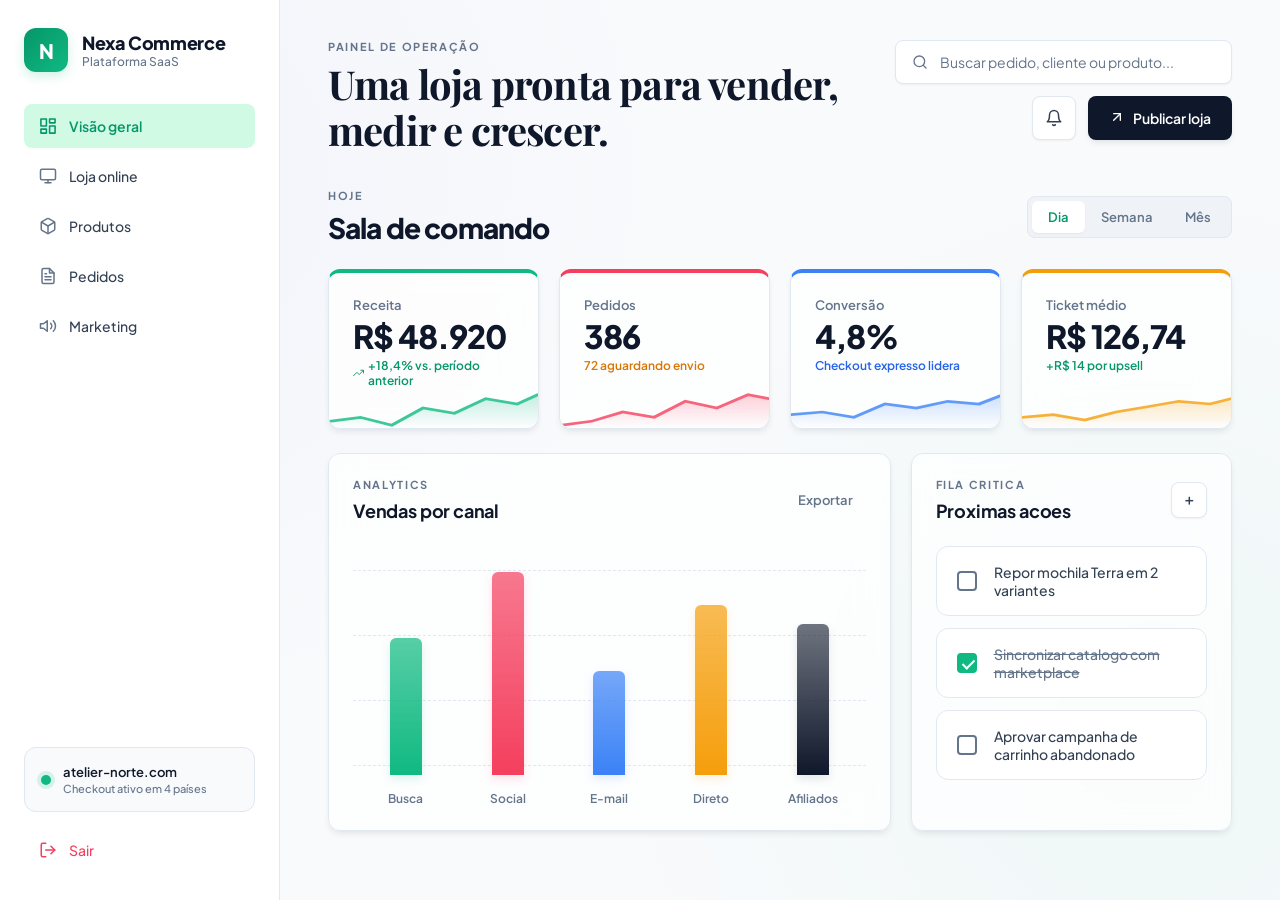
==== index.html @ b5097c14 "restore: restore static prototype to main" ====
<!doctype html>
<html lang="pt-BR">
  <head>
    <meta charset="UTF-8" />
    <meta name="viewport" content="width=device-width, initial-scale=1.0" />
    <title>Nexa Commerce - Painel de Operações SaaS</title>
    <link rel="preconnect" href="https://fonts.googleapis.com">
    <link rel="preconnect" href="https://fonts.gstatic.com" crossorigin>
    <link href="https://fonts.googleapis.com/css2?family=Plus+Jakarta+Sans:wght@300;400;500;600;700;800&family=Playfair+Display:ital,wght@0,400..900;1,400..900&display=swap" rel="stylesheet">
    <link rel="stylesheet" href="./styles.css" />
    <link rel="stylesheet" href="./store-preview.css" />
  </head>
  <body>
    <!-- Mobile Header -->
    <header class="mobile-header">
      <button class="menu-toggle" id="menuToggle" aria-label="Abrir menu" type="button">
        <svg xmlns="http://www.w3.org/2000/svg" width="22" height="22" viewBox="0 0 24 24" fill="none" stroke="currentColor" stroke-width="2" stroke-linecap="round" stroke-linejoin="round"><line x1="3" y1="12" x2="21" y2="12"></line><line x1="3" y1="6" x2="21" y2="6"></line><line x1="3" y1="18" x2="21" y2="18"></line></svg>
      </button>
      <div class="brand-lockup-mobile">
        <div class="brand-mark-small" aria-hidden="true">N</div>
        <strong>Nexa Commerce</strong>
      </div>
      <button class="mobile-action-btn" id="mobilePublishBtn" title="Publicar loja" type="button">
        <svg xmlns="http://www.w3.org/2000/svg" width="20" height="20" viewBox="0 0 24 24" fill="none" stroke="currentColor" stroke-width="2" stroke-linecap="round" stroke-linejoin="round"><line x1="7" y1="17" x2="17" y2="7"></line><polyline points="7 7 17 7 17 17"></polyline></svg>
      </button>
    </header>

    <div class="app-shell">
      <aside class="sidebar" id="sidebar" aria-label="Navegacao principal">
        <button class="sidebar-close" id="sidebarClose" aria-label="Fechar menu" type="button">
          <svg xmlns="http://www.w3.org/2000/svg" width="20" height="20" viewBox="0 0 24 24" fill="none" stroke="currentColor" stroke-width="2" stroke-linecap="round" stroke-linejoin="round"><line x1="18" y1="6" x2="6" y2="18"></line><line x1="6" y1="6" x2="18" y2="18"></line></svg>
        </button>
        <div class="brand-lockup">
          <div class="brand-mark" aria-hidden="true">N</div>
          <div>
            <strong>Nexa Commerce</strong>
            <span>Plataforma SaaS</span>
          </div>
        </div>

        <nav class="nav-list" aria-label="Areas do sistema">
          <button class="nav-item active" data-view="dashboard" type="button">
            <span class="nav-icon" aria-hidden="true">
              <svg xmlns="http://www.w3.org/2000/svg" width="18" height="18" viewBox="0 0 24 24" fill="none" stroke="currentColor" stroke-width="2" stroke-linecap="round" stroke-linejoin="round"><rect x="3" y="3" width="7" height="9"></rect><rect x="14" y="3" width="7" height="5"></rect><rect x="14" y="12" width="7" height="9"></rect><rect x="3" y="16" width="7" height="5"></rect></svg>
            </span>
            Visão geral
          </button>
          <button class="nav-item" data-view="storefront" type="button">
            <span class="nav-icon" aria-hidden="true">
              <svg xmlns="http://www.w3.org/2000/svg" width="18" height="18" viewBox="0 0 24 24" fill="none" stroke="currentColor" stroke-width="2" stroke-linecap="round" stroke-linejoin="round"><rect x="2" y="3" width="20" height="14" rx="2" ry="2"></rect><line x1="8" y1="21" x2="16" y2="21"></line><line x1="12" y1="17" x2="12" y2="21"></line></svg>
            </span>
            Loja online
          </button>
          <button class="nav-item" data-view="products" type="button">
            <span class="nav-icon" aria-hidden="true">
              <svg xmlns="http://www.w3.org/2000/svg" width="18" height="18" viewBox="0 0 24 24" fill="none" stroke="currentColor" stroke-width="2" stroke-linecap="round" stroke-linejoin="round"><path d="M21 16V8a2 2 0 0 0-1-1.73l-7-4a2 2 0 0 0-2 0l-7 4A2 2 0 0 0 3 8v8a2 2 0 0 0 1 1.73l7 4a2 2 0 0 0 2 0l7-4A2 2 0 0 0 21 16z"></path><polyline points="3.27 6.96 12 12.01 20.73 6.96"></polyline><line x1="12" y1="22.08" x2="12" y2="12"></line></svg>
            </span>
            Produtos
          </button>
          <button class="nav-item" data-view="orders" type="button">
            <span class="nav-icon" aria-hidden="true">
              <svg xmlns="http://www.w3.org/2000/svg" width="18" height="18" viewBox="0 0 24 24" fill="none" stroke="currentColor" stroke-width="2" stroke-linecap="round" stroke-linejoin="round"><path d="M14 2H6a2 2 0 0 0-2 2v16a2 2 0 0 0 2 2h12a2 2 0 0 0 2-2V8z"></path><polyline points="14 2 14 8 20 8"></polyline><line x1="16" y1="13" x2="8" y2="13"></line><line x1="16" y1="17" x2="8" y2="17"></line><polyline points="10 9 9 9 8 9"></polyline></svg>
            </span>
            Pedidos
          </button>
          <button class="nav-item" data-view="marketing" type="button">
            <span class="nav-icon" aria-hidden="true">
              <svg xmlns="http://www.w3.org/2000/svg" width="18" height="18" viewBox="0 0 24 24" fill="none" stroke="currentColor" stroke-width="2" stroke-linecap="round" stroke-linejoin="round"><path d="M11 5L6 9H2v6h4l5 4V5z"></path><path d="M15.54 8.46a5 5 0 0 1 0 7.07"></path><path d="M19.07 4.93a10 10 0 0 1 0 14.14"></path></svg>
            </span>
            Marketing
          </button>
        </nav>

        <div class="store-card">
          <span class="status-dot"></span>
          <div>
            <strong>atelier-norte.com</strong>
            <p>Checkout ativo em 4 países</p>
          </div>
        </div>

        <button class="nav-item logout-btn" id="logoutBtn" type="button" style="color: var(--coral); border: 1px solid transparent; background: transparent; padding: 12px 14px; margin-top: -16px; display: flex; align-items: center; gap: 12px; font-weight: 500; font-size: 14px; width: 100%; transition: var(--transition);">
          <span class="nav-icon" aria-hidden="true" style="color: var(--coral); display: flex; align-items: center; justify-content: center;">
            <svg xmlns="http://www.w3.org/2000/svg" width="18" height="18" viewBox="0 0 24 24" fill="none" stroke="currentColor" stroke-width="2" stroke-linecap="round" stroke-linejoin="round"><path d="M9 21H5a2 2 0 0 1-2-2V5a2 2 0 0 1 2-2h4"></path><polyline points="16 17 21 12 16 7"></polyline><line x1="21" y1="12" x2="9" y2="12"></line></svg>
          </span>
          Sair
        </button>
      </aside>

      <main class="workspace">
        <header class="topbar">
          <div>
            <p class="eyebrow">Painel de operação</p>
            <h1>Uma loja pronta para vender, medir e crescer.</h1>
          </div>

          <div class="topbar-actions">
            <label class="search-box">
              <span class="search-icon" aria-hidden="true">
                <svg xmlns="http://www.w3.org/2000/svg" width="16" height="16" viewBox="0 0 24 24" fill="none" stroke="currentColor" stroke-width="2" stroke-linecap="round" stroke-linejoin="round"><circle cx="11" cy="11" r="8"></circle><line x1="21" y1="21" x2="16.65" y2="16.65"></line></svg>
              </span>
              <input id="globalSearch" type="search" placeholder="Buscar pedido, cliente ou produto..." />
            </label>
            <button class="icon-button" title="Notificações" aria-label="Notificações" type="button">
              <svg xmlns="http://www.w3.org/2000/svg" width="18" height="18" viewBox="0 0 24 24" fill="none" stroke="currentColor" stroke-width="2" stroke-linecap="round" stroke-linejoin="round"><path d="M18 8A6 6 0 0 0 6 8c0 7-3 9-3 9h18s-3-2-3-9"></path><path d="M13.73 21a2 2 0 0 1-3.46 0"></path></svg>
            </button>
            <button class="primary-action" id="publishButton" type="button">
              <span>
                <svg xmlns="http://www.w3.org/2000/svg" width="16" height="16" viewBox="0 0 24 24" fill="none" stroke="currentColor" stroke-width="2" stroke-linecap="round" stroke-linejoin="round"><line x1="7" y1="17" x2="17" y2="7"></line><polyline points="7 7 17 7 17 17"></polyline></svg>
              </span>
              Publicar loja
            </button>
          </div>
        </header>

        <section class="view active" id="dashboard" aria-labelledby="dashboardTitle">
          <div class="section-heading">
            <div>
              <p class="eyebrow">Hoje</p>
              <h2 id="dashboardTitle">Sala de comando</h2>
            </div>
            <div class="segmented" role="tablist" aria-label="Período">
              <button class="active" data-range="today" type="button">Dia</button>
              <button data-range="week" type="button">Semana</button>
              <button data-range="month" type="button">Mês</button>
            </div>
          </div>

          <div class="metrics-grid">
            <article class="metric-tile">
              <span class="metric-label">Receita</span>
              <strong id="revenueMetric">R$ 48.920</strong>
              <small class="trend positive">
                <svg xmlns="http://www.w3.org/2000/svg" width="12" height="12" viewBox="0 0 24 24" fill="none" stroke="currentColor" stroke-width="2" stroke-linecap="round" stroke-linejoin="round"><polyline points="23 6 13.5 15.5 8.5 10.5 1 18"></polyline><polyline points="17 6 23 6 23 12"></polyline></svg>
                +18,4% vs. período anterior
              </small>
              <div class="metric-sparkline" aria-hidden="true">
                <svg viewBox="0 0 100 30" width="100%" height="32" preserveAspectRatio="none">
                  <defs>
                    <linearGradient id="grad-green" x1="0" y1="0" x2="0" y2="1">
                      <stop offset="0%" stop-color="#10b981" stop-opacity="0.3"></stop>
                      <stop offset="100%" stop-color="#10b981" stop-opacity="0.0"></stop>
                    </linearGradient>
                  </defs>
                  <path d="M0,25 L15,22 L30,28 L45,15 L60,19 L75,8 L90,12 L100,5" fill="none" stroke="#10b981" stroke-width="2" stroke-linecap="round"></path>
                  <path d="M0,25 L15,22 L30,28 L45,15 L60,19 L75,8 L90,12 L100,5 L100,30 L0,30 Z" fill="url(#grad-green)" stroke="none"></path>
                </svg>
              </div>
            </article>
            <article class="metric-tile accent-coral">
              <span class="metric-label">Pedidos</span>
              <strong id="ordersMetric">386</strong>
              <small class="trend warning">72 aguardando envio</small>
              <div class="metric-sparkline" aria-hidden="true">
                <svg viewBox="0 0 100 30" width="100%" height="32" preserveAspectRatio="none">
                  <defs>
                    <linearGradient id="grad-coral" x1="0" y1="0" x2="0" y2="1">
                      <stop offset="0%" stop-color="#f43f5e" stop-opacity="0.3"></stop>
                      <stop offset="100%" stop-color="#f43f5e" stop-opacity="0.0"></stop>
                    </linearGradient>
                  </defs>
                  <path d="M0,28 L15,25 L30,18 L45,22 L60,10 L75,15 L90,5 L100,8" fill="none" stroke="#f43f5e" stroke-width="2" stroke-linecap="round"></path>
                  <path d="M0,28 L15,25 L30,18 L45,22 L60,10 L75,15 L90,5 L100,8 L100,30 L0,30 Z" fill="url(#grad-coral)" stroke="none"></path>
                </svg>
              </div>
            </article>
            <article class="metric-tile accent-blue">
              <span class="metric-label">Conversão</span>
              <strong id="conversionMetric">4,8%</strong>
              <small class="trend info">Checkout expresso lidera</small>
              <div class="metric-sparkline" aria-hidden="true">
                <svg viewBox="0 0 100 30" width="100%" height="32" preserveAspectRatio="none">
                  <defs>
                    <linearGradient id="grad-blue" x1="0" y1="0" x2="0" y2="1">
                      <stop offset="0%" stop-color="#3b82f6" stop-opacity="0.3"></stop>
                      <stop offset="100%" stop-color="#3b82f6" stop-opacity="0.0"></stop>
                    </linearGradient>
                  </defs>
                  <path d="M0,20 L15,18 L30,22 L45,12 L60,15 L75,10 L90,12 L100,6" fill="none" stroke="#3b82f6" stroke-width="2" stroke-linecap="round"></path>
                  <path d="M0,20 L15,18 L30,22 L45,12 L60,15 L75,10 L90,12 L100,6 L100,30 L0,30 Z" fill="url(#grad-blue)" stroke="none"></path>
                </svg>
              </div>
            </article>
            <article class="metric-tile accent-gold">
              <span class="metric-label">Ticket médio</span>
              <strong id="ticketMetric">R$ 126,74</strong>
              <small class="trend positive">+R$ 14 por upsell</small>
              <div class="metric-sparkline" aria-hidden="true">
                <svg viewBox="0 0 100 30" width="100%" height="32" preserveAspectRatio="none">
                  <defs>
                    <linearGradient id="grad-gold" x1="0" y1="0" x2="0" y2="1">
                      <stop offset="0%" stop-color="#f59e0b" stop-opacity="0.3"></stop>
                      <stop offset="100%" stop-color="#f59e0b" stop-opacity="0.0"></stop>
                    </linearGradient>
                  </defs>
                  <path d="M0,22 L15,20 L30,24 L45,18 L60,14 L75,10 L90,12 L100,8" fill="none" stroke="#f59e0b" stroke-width="2" stroke-linecap="round"></path>
                  <path d="M0,22 L15,20 L30,24 L45,18 L60,14 L75,10 L90,12 L100,8 L100,30 L0,30 Z" fill="url(#grad-gold)" stroke="none"></path>
                </svg>
              </div>
            </article>
          </div>

          <div class="dashboard-grid">
            <section class="panel analytics-panel">
              <div class="panel-heading">
                <div>
                  <p class="eyebrow">Analytics</p>
                  <h3>Vendas por canal</h3>
                </div>
                <button class="ghost-button" type="button">Exportar</button>
              </div>
              <div class="chart" aria-label="Gráfico de vendas por canal">
                <div class="chart-grid-lines">
                  <span></span>
                  <span></span>
                  <span></span>
                  <span></span>
                </div>
                <div class="chart-column" style="--height: 58%">
                  <div class="chart-tooltip">58%</div>
                  <span></span>
                  <label>Busca</label>
                </div>
                <div class="chart-column coral" style="--height: 86%">
                  <div class="chart-tooltip">86%</div>
                  <span></span>
                  <label>Social</label>
                </div>
                <div class="chart-column blue" style="--height: 44%">
                  <div class="chart-tooltip">44%</div>
                  <span></span>
                  <label>E-mail</label>
                </div>
                <div class="chart-column gold" style="--height: 72%">
                  <div class="chart-tooltip">72%</div>
                  <span></span>
                  <label>Direto</label>
                </div>
                <div class="chart-column ink" style="--height: 64%">
                  <div class="chart-tooltip">64%</div>
                  <span></span>
                  <label>Afiliados</label>
                </div>
              </div>
            </section>

            <section class="panel">
              <div class="panel-heading">
                <div>
                  <p class="eyebrow">Fila critica</p>
                  <h3>Proximas acoes</h3>
                </div>
                <button class="icon-button small" title="Adicionar acao" aria-label="Adicionar acao">＋</button>
              </div>
              <div class="task-list">
                <label>
                  <input type="checkbox" />
                  <span>Repor mochila Terra em 2 variantes</span>
                </label>
                <label>
                  <input type="checkbox" checked />
                  <span>Sincronizar catalogo com marketplace</span>
                </label>
                <label>
                  <input type="checkbox" />
                  <span>Aprovar campanha de carrinho abandonado</span>
                </label>
              </div>
            </section>
          </div>
        </section>

        <section class="view" id="storefront" aria-labelledby="storefrontTitle">
          <div class="section-heading">
            <div>
              <p class="eyebrow">Gerenciador de Temas</p>
              <h2 id="storefrontTitle">Loja online</h2>
            </div>
            <a href="./store-editor.html" class="primary-action" id="goToEditorBtn">
              <svg xmlns="http://www.w3.org/2000/svg" width="16" height="16" viewBox="0 0 24 24" fill="none" stroke="currentColor" stroke-width="2" stroke-linecap="round" stroke-linejoin="round"><polygon points="14 2 18 6 7 17 3 17 3 13 14 2"></polygon><line x1="3" y1="17" x2="21" y2="17"></line></svg>
              Editar loja
            </a>
          </div>

          <div class="builder-layout storefront-landing">
            <!-- Gerenciamento de Rascunhos e Publicações -->
            <section class="panel theme-status-panel">
              <div class="theme-card-premium">
                <div class="theme-thumbnail" aria-hidden="true">
                  <div class="bag-shape-mini">
                    <div class="bag-handle-mini"></div>
                  </div>
                </div>
                <div class="theme-details">
                  <div style="display: flex; align-items: center; gap: 8px; margin-bottom: 4px;">
                    <span class="pill" style="margin-bottom: 0;">Tema Ativo</span>
                    <span id="landingPaletteDot" style="display: inline-block; width: 12px; height: 12px; border-radius: 50%; background-color: #0f5132; border: 1px solid rgba(255,255,255,0.1);"></span>
                  </div>
                  <h3 id="landingThemeName">Coleção Travessia</h3>
                  <p class="muted">Publicado: Hoje às 12:44</p>
                  
                  <div class="theme-actions">
                    <a href="./store-editor.html" class="primary-action edit-theme-btn">
                      <svg xmlns="http://www.w3.org/2000/svg" width="14" height="14" viewBox="0 0 24 24" fill="none" stroke="currentColor" stroke-width="2" stroke-linecap="round" stroke-linejoin="round"><polygon points="14 2 18 6 7 17 3 17 3 13 14 2"></polygon></svg>
                      Personalizar
                    </a>
                    <button class="secondary-action" id="themeActionsBtn" type="button">Ações</button>
                  </div>
                </div>
              </div>

              <!-- Configurações de Integração de Temas -->
              <div class="theme-summary-grid">
                <div class="summary-tile">
                  <span class="tile-label">Checkout</span>
                  <strong id="landingCheckoutStatus">Expresso (Ativo)</strong>
                </div>
                <div class="summary-tile">
                  <span class="tile-label">Desconto</span>
                  <strong id="landingDiscountStatus">12% acima de R$ 300</strong>
                </div>
                <div class="summary-tile">
                  <span class="tile-label">Moeda Base</span>
                  <strong>BRL (R$)</strong>
                </div>
              </div>
            </section>

            <!-- Preview da Loja Online -->
            <section class="store-preview" aria-label="Preview da loja">
              <div class="browser-frame">
                <div class="browser-dots" aria-hidden="true"><span></span><span></span><span></span></div>
                <span>atelier-norte.com</span>
              </div>
              <div class="shop-window" id="shopWindow">
                <header>
                  <strong id="landingShopLogo">Atelier Norte</strong>
                  <nav aria-label="Menu da loja">
                    <a>Novidades</a>
                    <a>Casa</a>
                    <a>Viagem</a>
                  </nav>
                  <button type="button">Comprar</button>
                </header>
                <div class="shop-hero">
                  <div>
                    <p>Lançamento</p>
                    <h3 id="campaignTitle">Coleção Lançamento</h3>
                    <span id="checkoutBadge">Checkout expresso ativo</span>
                  </div>
                  <div class="hero-product" aria-hidden="true">
                    <div class="bag-shape"></div>
                  </div>
                </div>
                <div class="product-strip">
                  <article>
                    <div class="product-art clay"></div>
                    <strong>Mochila Terra</strong>
                    <span>R$ 289</span>
                  </article>
                  <article>
                    <div class="product-art leaf"></div>
                    <strong>Luminária Dobra</strong>
                    <span>R$ 169</span>
                  </article>
                  <article>
                    <div class="product-art blue"></div>
                    <strong>Kit Studio</strong>
                    <span>R$ 339</span>
                  </article>
                </div>
              </div>
            </section>
          </div>
        </section>

        <section class="view" id="products" aria-labelledby="productsTitle">
          <div class="section-heading">
            <div>
              <p class="eyebrow">Catalogo</p>
              <h2 id="productsTitle">Produtos</h2>
            </div>
            <button class="primary-action" id="newProductButton"><span>＋</span>Novo produto</button>
          </div>

          <section class="panel">
            <div class="table-toolbar">
              <label class="search-box compact">
                <span class="search-icon" aria-hidden="true">
                  <svg xmlns="http://www.w3.org/2000/svg" width="16" height="16" viewBox="0 0 24 24" fill="none" stroke="currentColor" stroke-width="2" stroke-linecap="round" stroke-linejoin="round"><circle cx="11" cy="11" r="8"></circle><line x1="21" y1="21" x2="16.65" y2="16.65"></line></svg>
                </span>
                <input id="productSearch" type="search" placeholder="Filtrar catálogo..." />
              </label>
              <div class="select-wrapper">
                <select id="stockFilter" aria-label="Filtrar estoque">
                  <option value="all">Todos os estoques</option>
                  <option value="low">Estoque baixo</option>
                  <option value="ok">Estoque saudável</option>
                </select>
              </div>
            </div>
            
            <div class="product-table-container">
              <div class="product-table-header" aria-hidden="true">
                <div class="col-thumb">Foto</div>
                <div class="col-info">Produto</div>
                <div class="col-price">Preço</div>
                <div class="col-stock">Estoque</div>
                <div class="col-actions">Ações</div>
              </div>
              <div class="product-table" id="productTable" role="table" aria-label="Produtos cadastrados"></div>
            </div>
          </section>
        </section>

        <section class="view" id="orders" aria-labelledby="ordersTitle">
          <div class="section-heading">
            <div>
              <p class="eyebrow">Operação</p>
              <h2 id="ordersTitle">Pedidos</h2>
            </div>
            <button class="secondary-action" id="batchButton" type="button">Gerar etiquetas</button>
          </div>

          <div class="orders-layout">
            <div class="orders-scrim" id="ordersScrim" aria-hidden="true"></div>
            <section class="panel orders-list-panel">
              <div class="order-list" id="orderList"></div>
            </section>
            <aside class="panel order-detail" id="orderDetail" aria-live="polite"></aside>
          </div>
        </section>

        <section class="view" id="marketing" aria-labelledby="marketingTitle">
          <div class="section-heading">
            <div>
              <p class="eyebrow">Crescimento</p>
              <h2 id="marketingTitle">Marketing</h2>
            </div>
            <button class="primary-action" id="launchCampaign"><span>✦</span>Lancar campanha</button>
          </div>

          <div class="campaign-grid">
            <article class="campaign-card">
              <span class="campaign-icon">↺</span>
              <strong>Carrinho abandonado</strong>
              <p>Sequencia com cupom dinamico e recomendacao por margem.</p>
              <div class="progress-line"><span style="width: 76%"></span></div>
            </article>
            <article class="campaign-card">
              <span class="campaign-icon">◇</span>
              <strong>Clientes VIP</strong>
              <p>Segmento com 1.248 clientes e ticket medio acima de R$ 240.</p>
              <div class="progress-line coral"><span style="width: 54%"></span></div>
            </article>
            <article class="campaign-card">
              <span class="campaign-icon">◍</span>
              <strong>Bundles inteligentes</strong>
              <p>Oferta automatica combina produtos com alta afinidade.</p>
              <div class="progress-line blue"><span style="width: 63%"></span></div>
            </article>
          </div>
        </section>
      </main>
    </div>

    <div class="toast" id="toast" role="status" aria-live="polite"></div>
    <script src="./api.js"></script>
    <script src="./script.js"></script>
  </body>
</html>
---- styles.css ----
/* ==========================================================================
   Nexa Commerce - Sistema de Design Premium (Aprimorado)
   ========================================================================== */

:root {
  /* Cores Principais */
  --bg-primary: #f8fafc;
  --bg-sidebar: #ffffff;
  --bg-panel: rgba(255, 255, 255, 0.75);
  
  --ink: #0f172a;       /* Slate 900 */
  --ink-light: #334155; /* Slate 700 */
  --muted: #64748b;     /* Slate 500 */
  --line: #e2e8f0;      /* Slate 200 */
  
  /* Cores de Status / Ação */
  --green: #10b981;      /* Emerald 500 */
  --green-dark: #059669; /* Emerald 600 */
  --green-light: #d1fae5;/* Emerald 100 */
  
  --coral: #f43f5e;      /* Rose 500 */
  --coral-dark: #e11d48; /* Rose 600 */
  --coral-light: #ffe4e6;/* Rose 100 */
  
  --blue: #3b82f6;       /* Blue 500 */
  --blue-dark: #2563eb;  /* Blue 600 */
  --blue-light: #dbeafe; /* Blue 100 */
  
  --gold: #f59e0b;       /* Amber 500 */
  --gold-dark: #d97706;  /* Amber 600 */
  --gold-light: #fef3c7; /* Amber 100 */

  /* Efeitos e Sombras */
  --shadow-sm: 0 1px 2px 0 rgba(0, 0, 0, 0.05);
  --shadow-md: 0 4px 6px -1px rgba(15, 23, 42, 0.08), 0 2px 4px -2px rgba(15, 23, 42, 0.04);
  --shadow-lg: 0 10px 15px -3px rgba(15, 23, 42, 0.08), 0 4px 6px -4px rgba(15, 23, 42, 0.04);
  --shadow-premium: 0 20px 25px -5px rgba(15, 23, 42, 0.06), 0 8px 10px -6px rgba(15, 23, 42, 0.04);
  
  --radius: 12px;
  --radius-lg: 16px;
  --radius-sm: 8px;
  --transition: all 0.25s cubic-bezier(0.4, 0, 0.2, 1);
  --font-sans: 'Plus Jakarta Sans', -apple-system, BlinkMacSystemFont, "Segoe UI", Roboto, sans-serif;
}

/* Reset Geral e Acessibilidade */
* {
  box-sizing: border-box;
}

html {
  overflow-x: hidden;
  scroll-behavior: smooth;
  /* Suporte a preferência de redução de movimento */
  --motion-safe: 0.25s cubic-bezier(0.4, 0, 0.2, 1);
  --motion-reduce: 0s;
}

/* Prefers Reduced Motion - Pro Max Standard */
@media (prefers-reduced-motion: reduce) {
  *,
  *::before,
  *::after {
    animation-duration: 0.01ms !important;
    animation-iteration-count: 1 !important;
    transition-duration: 0.01ms !important;
    scroll-behavior: auto !important;
  }
}

/* Focus Visible Global - Acessibilidade Pro Max */
:focus-visible {
  outline: 2px solid var(--green);
  outline-offset: 2px;
}

/* Cursor pointer em todos os elementos interativos */
button:not(:disabled),
[role="button"],
[onclick],
label[for],
select,
.nav-item,
.primary-action,
.secondary-action,
.ghost-button,
.icon-button,
.swatch,
.palette-preset,
.segmented button,
.order-item,
.product-row,
.accordion-header,
.action-mini-btn,
.small-btn,
.social-btn,
.back-to-dashboard-btn {
  cursor: pointer;
}

body {
  margin: 0;
  width: 100%;
  min-height: 100vh;
  overflow-x: hidden;
  color: var(--ink);
  background: 
    radial-gradient(circle at 10% 20%, rgba(79, 70, 229, 0.03) 0%, transparent 40%),
    radial-gradient(circle at 90% 80%, rgba(16, 185, 129, 0.04) 0%, transparent 40%),
    var(--bg-primary);
  font-family: var(--font-sans);
  -webkit-font-smoothing: antialiased;
  -moz-osx-font-smoothing: grayscale;
}

button,
input,
select,
textarea {
  font-family: inherit;
  font-size: inherit;
  color: inherit;
}

button {
  cursor: pointer;
  background: none;
  border: none;
  outline: none;
}

button:focus-visible,
a:focus-visible,
input:focus-visible,
select:focus-visible,
textarea:focus-visible {
  outline: 2px solid var(--green);
  outline-offset: 2px;
}

a {
  color: inherit;
  text-decoration: none;
}

/* App Shell Layout */
.app-shell {
  display: grid;
  grid-template-columns: 280px minmax(0, 1fr);
  width: 100%;
  min-height: 100vh;
}

/* Header Móvel (oculto no desktop) */
.mobile-header {
  display: none;
  height: 64px;
  padding: 0 20px;
  background: var(--bg-sidebar);
  border-bottom: 1px solid var(--line);
  align-items: center;
  justify-content: space-between;
  position: sticky;
  top: 0;
  z-index: 100;
}

.brand-lockup-mobile {
  display: flex;
  align-items: center;
  gap: 10px;
}

.brand-mark-small {
  display: grid;
  place-items: center;
  width: 32px;
  height: 32px;
  color: #fff;
  background: linear-gradient(135deg, var(--green-dark), var(--green));
  border-radius: var(--radius-sm);
  font-weight: 800;
  font-size: 16px;
}

.brand-lockup-mobile strong {
  font-size: 16px;
  font-weight: 700;
  letter-spacing: -0.02em;
}

.menu-toggle,
.mobile-action-btn {
  display: flex;
  align-items: center;
  justify-content: center;
  width: 40px;
  height: 40px;
  border-radius: var(--radius-sm);
  border: 1px solid var(--line);
  color: var(--ink-light);
  background: #fff;
  transition: var(--transition);
}

.menu-toggle:active,
.mobile-action-btn:active {
  background: var(--bg-primary);
}

/* Sidebar Styling */
.sidebar {
  display: flex;
  flex-direction: column;
  gap: 32px;
  padding: 28px 24px;
  border-right: 1px solid var(--line);
  background: var(--bg-sidebar);
  position: sticky;
  top: 0;
  height: 100vh;
  z-index: 101;
  transition: transform 0.3s cubic-bezier(0.4, 0, 0.2, 1);
}

.sidebar-close {
  display: none;
  position: absolute;
  top: 20px;
  right: 20px;
  width: 36px;
  height: 36px;
  border-radius: 50%;
  border: 1px solid var(--line);
  align-items: center;
  justify-content: center;
  color: var(--muted);
}

.brand-lockup {
  display: flex;
  align-items: center;
  gap: 14px;
}

.brand-mark {
  display: grid;
  place-items: center;
  width: 44px;
  height: 44px;
  color: #fff;
  background: linear-gradient(135deg, var(--green-dark), var(--green));
  border-radius: var(--radius);
  font-weight: 800;
  font-size: 20px;
  box-shadow: 0 4px 12px rgba(16, 185, 129, 0.2);
}

.brand-lockup strong {
  font-size: 18px;
  font-weight: 800;
  letter-spacing: -0.02em;
  display: block;
}

.brand-lockup span {
  font-size: 12px;
  font-weight: 500;
  color: var(--muted);
  display: block;
}

/* Lista de Navegação */
.nav-list {
  display: grid;
  gap: 6px;
}

.nav-item {
  display: flex;
  align-items: center;
  gap: 12px;
  width: 100%;
  padding: 12px 14px;
  border-radius: var(--radius-sm);
  color: var(--ink-light);
  font-weight: 500;
  font-size: 14px;
  transition: var(--transition);
  text-align: left;
  border: 1px solid transparent;
}

.nav-item .nav-icon {
  display: flex;
  align-items: center;
  justify-content: center;
  color: var(--muted);
  transition: var(--transition);
}

.nav-item:hover {
  background: var(--bg-primary);
  color: var(--ink);
}

.nav-item:hover .nav-icon {
  color: var(--ink);
}

.nav-item.active {
  background: var(--green-light);
  color: var(--green-dark);
  font-weight: 600;
}

.nav-item.active .nav-icon {
  color: var(--green-dark);
  transform: scale(1.05);
}

/* Card da Loja na Sidebar */
.store-card {
  display: flex;
  align-items: center;
  gap: 12px;
  margin-top: auto;
  padding: 16px;
  border: 1px solid var(--line);
  border-radius: var(--radius);
  background: var(--bg-primary);
  transition: var(--transition);
}

.store-card:hover {
  border-color: var(--muted);
}

.store-card strong {
  font-size: 13px;
  font-weight: 600;
  display: block;
}

.store-card p {
  margin: 2px 0 0;
  font-size: 11px;
  color: var(--muted);
  font-weight: 500;
}

.status-dot {
  width: 10px;
  height: 10px;
  border-radius: 50%;
  background: var(--green);
  box-shadow: 0 0 0 4px rgba(16, 185, 129, 0.15);
  animation: pulse-green 2s infinite;
  flex-shrink: 0;
}

@keyframes pulse-green {
  0% { box-shadow: 0 0 0 0 rgba(16, 185, 129, 0.4); }
  70% { box-shadow: 0 0 0 6px rgba(16, 185, 129, 0); }
  100% { box-shadow: 0 0 0 0 rgba(16, 185, 129, 0); }
}

/* Workspace Area */
.workspace {
  width: 100%;
  min-width: 0;
  padding: 40px 48px;
}

.topbar {
  display: flex;
  justify-content: space-between;
  gap: 32px;
  align-items: flex-start;
  margin-bottom: 36px;
}

.eyebrow {
  margin: 0 0 8px;
  font-size: 11px;
  font-weight: 700;
  text-transform: uppercase;
  letter-spacing: 0.15em;
  color: var(--muted);
}

h1 {
  max-width: 720px;
  margin: 0;
  font-family: 'Playfair Display', Georgia, serif;
  font-weight: 700;
  /* Tipografia fluida Pro Max: 24px (375px) → 40px (1440px) */
  font-size: clamp(24px, 5vw, 40px);
  line-height: 1.15;
  letter-spacing: -0.02em;
  color: var(--ink);
}

h2 {
  margin: 0;
  /* Tipografia fluida: 20px (375px) → 28px (1440px) */
  font-size: clamp(20px, 3.5vw, 28px);
  font-weight: 800;
  letter-spacing: -0.03em;
  color: var(--ink);
}

h3 {
  margin: 0;
  /* Tipografia fluida: 16px (375px) → 18px (1440px) */
  font-size: clamp(16px, 2.5vw, 18px);
  font-weight: 700;
  letter-spacing: -0.01em;
  color: var(--ink);
}

/* Ações Globais */
.topbar-actions,
.table-toolbar {
  display: flex;
  gap: 12px;
  align-items: center;
  flex-wrap: wrap;
  justify-content: flex-end;
}

.search-box {
  display: flex;
  align-items: center;
  gap: 10px;
  /* Pro Max: sem min-width fixo para evitar overflow em 375px */
  min-width: 0;
  width: 100%;
  max-width: 360px;
  padding: 0 16px;
  height: 44px;
  border: 1px solid var(--line);
  border-radius: var(--radius-sm);
  background: #ffffff;
  box-shadow: var(--shadow-sm);
  transition: var(--transition);
}

.search-box:focus-within {
  border-color: var(--green);
  box-shadow: 0 0 0 3px rgba(16, 185, 129, 0.15);
}

.search-box .search-icon {
  display: flex;
  align-items: center;
  color: var(--muted);
}

.search-box input {
  min-width: 0;
  width: 100%;
  border: 0;
  outline: 0;
  background: transparent;
  color: var(--ink);
  font-size: 14px;
}

.search-box input::placeholder {
  color: var(--muted);
}

/* Botões do Layout */
.primary-action,
.secondary-action,
.ghost-button,
.icon-button {
  display: inline-flex;
  align-items: center;
  justify-content: center;
  gap: 8px;
  height: 44px;
  border-radius: var(--radius-sm);
  font-weight: 600;
  font-size: 14px;
  transition: var(--transition);
  border: 1px solid transparent;
}

.primary-action {
  padding: 0 20px;
  color: #ffffff;
  background: var(--ink);
  box-shadow: var(--shadow-md);
}

.primary-action:hover {
  background: var(--ink-light);
  transform: translateY(-1px);
  box-shadow: var(--shadow-lg);
}

.primary-action:active {
  transform: translateY(0);
}

.secondary-action {
  padding: 0 18px;
  color: var(--ink-light);
  border-color: var(--line);
  background: #ffffff;
  box-shadow: var(--shadow-sm);
}

.secondary-action:hover {
  background: var(--bg-primary);
  border-color: var(--muted);
  color: var(--ink);
}

.ghost-button {
  height: 36px;
  padding: 0 12px;
  color: var(--muted);
  background: transparent;
  font-size: 13px;
}

.ghost-button:hover {
  color: var(--ink);
  background: var(--line);
}

.icon-button {
  width: 44px;
  color: var(--ink-light);
  border-color: var(--line);
  background: #ffffff;
  box-shadow: var(--shadow-sm);
}

.icon-button:hover {
  background: var(--bg-primary);
  border-color: var(--muted);
  color: var(--ink);
}

.icon-button.small {
  width: 36px;
  height: 36px;
  border-radius: var(--radius-sm);
}

/* Seções e Visualizações */
.view {
  display: none;
}

.view.active {
  display: block;
  animation: slideUpIn 0.4s cubic-bezier(0.16, 1, 0.3, 1) both;
}

@keyframes slideUpIn {
  from {
    opacity: 0;
    transform: translateY(16px);
  }
  to {
    opacity: 1;
    transform: translateY(0);
  }
}

.section-heading {
  display: flex;
  justify-content: space-between;
  gap: 24px;
  align-items: center;
  margin-bottom: 24px;
}

/* Segmented Control (Tabs) */
.segmented {
  display: inline-flex;
  padding: 4px;
  border: 1px solid var(--line);
  border-radius: var(--radius-sm);
  background: rgba(226, 232, 240, 0.4);
}

.segmented button {
  padding: 8px 16px;
  font-size: 13px;
  font-weight: 600;
  border-radius: 6px;
  color: var(--muted);
  transition: var(--transition);
}

.segmented button:hover {
  color: var(--ink);
}

.segmented button.active {
  color: var(--green-dark);
  background: #ffffff;
  box-shadow: var(--shadow-sm);
}

/* Grid de Métricas */
.metrics-grid {
  display: grid;
  grid-template-columns: repeat(4, 1fr);
  gap: 20px;
  margin-bottom: 24px;
}

.metric-tile,
.panel,
.campaign-card {
  border: 1px solid var(--line);
  border-radius: var(--radius);
  background: var(--bg-panel);
  backdrop-filter: blur(16px);
  box-shadow: var(--shadow-md);
  transition: var(--transition);
}

.metric-tile:hover,
.panel:hover,
.campaign-card:hover {
  box-shadow: var(--shadow-lg);
}

.metric-tile {
  display: flex;
  flex-direction: column;
  padding: 24px;
  position: relative;
  overflow: hidden;
  min-height: 160px;
  border-top: 4px solid var(--green);
}

.metric-tile.accent-coral { border-top-color: var(--coral); }
.metric-tile.accent-blue { border-top-color: var(--blue); }
.metric-tile.accent-gold { border-top-color: var(--gold); }

.metric-label {
  font-size: 13px;
  font-weight: 600;
  color: var(--muted);
  margin-bottom: 6px;
}

.metric-tile strong {
  font-size: 32px;
  font-weight: 800;
  letter-spacing: -0.03em;
  line-height: 1.1;
  color: var(--ink);
  margin-bottom: 4px;
  z-index: 2;
}

.metric-tile small {
  font-size: 12px;
  font-weight: 600;
  display: flex;
  align-items: center;
  gap: 4px;
  z-index: 2;
}

.trend.positive { color: var(--green-dark); }
.trend.warning { color: var(--gold-dark); }
.trend.info { color: var(--blue-dark); }
.trend.neutral { color: var(--muted); }

/* Sparklines nos Cards */
.metric-sparkline {
  position: absolute;
  left: 0;
  right: 0;
  bottom: 0;
  height: 40px;
  width: 100%;
  pointer-events: none;
  z-index: 1;
  opacity: 0.8;
}

.metric-sparkline svg {
  display: block;
  width: 100%;
  height: 100%;
}

/* Dashboard Layout */
.dashboard-grid {
  display: grid;
  grid-template-columns: 1.4fr 0.8fr;
  gap: 20px;
}

.panel {
  padding: 24px;
  position: relative;
}

.panel-heading {
  display: flex;
  justify-content: space-between;
  gap: 20px;
  align-items: center;
  margin-bottom: 24px;
}

/* Shimmer Loading State */
.panel.loading-shimmer::after {
  content: "";
  position: absolute;
  top: 0;
  left: 0;
  right: 0;
  bottom: 0;
  background: linear-gradient(90deg, rgba(255,255,255,0) 0%, rgba(255,255,255,0.6) 50%, rgba(255,255,255,0) 100%), var(--bg-panel);
  background-size: 200% 100%;
  animation: shimmer-anim 1.2s infinite;
  z-index: 10;
  border-radius: var(--radius);
}

@keyframes shimmer-anim {
  0% { background-position: -200% 0; }
  100% { background-position: 200% 0; }
}

/* Gráfico Analytics */
.chart {
  display: grid;
  grid-template-columns: repeat(5, 1fr);
  gap: 20px;
  align-items: end;
  min-height: 260px;
  padding: 24px 12px 0;
  position: relative;
}

.chart-grid-lines {
  position: absolute;
  top: 24px;
  left: 0;
  right: 0;
  bottom: 40px;
  display: flex;
  flex-direction: column;
  justify-content: space-between;
  pointer-events: none;
  z-index: 1;
}

.chart-grid-lines span {
  display: block;
  width: 100%;
  border-top: 1px dashed var(--line);
}

.chart-column {
  display: flex;
  flex-direction: column;
  align-items: center;
  gap: 12px;
  height: 100%;
  justify-content: flex-end;
  position: relative;
  z-index: 2;
}

.chart-column span {
  display: block;
  width: 32px;
  height: var(--height);
  min-height: 10px;
  border-radius: 6px 6px 0 0;
  background: linear-gradient(180deg, rgba(16, 185, 129, 0.7), var(--green));
  box-shadow: 0 4px 10px rgba(16, 185, 129, 0.15);
  transition: all 0.3s cubic-bezier(0.4, 0, 0.2, 1);
}

.chart-column:hover span {
  transform: scaleX(1.15);
  background: linear-gradient(180deg, rgba(16, 185, 129, 0.9), var(--green-dark));
  box-shadow: 0 6px 14px rgba(16, 185, 129, 0.3);
}

.chart-column.coral span {
  background: linear-gradient(180deg, rgba(244, 63, 94, 0.7), var(--coral));
  box-shadow: 0 4px 10px rgba(244, 63, 94, 0.15);
}
.chart-column.coral:hover span {
  background: linear-gradient(180deg, rgba(244, 63, 94, 0.9), var(--coral-dark));
  box-shadow: 0 6px 14px rgba(244, 63, 94, 0.3);
}

.chart-column.blue span {
  background: linear-gradient(180deg, rgba(59, 130, 246, 0.7), var(--blue));
  box-shadow: 0 4px 10px rgba(59, 130, 246, 0.15);
}
.chart-column.blue:hover span {
  background: linear-gradient(180deg, rgba(59, 130, 246, 0.9), var(--blue-dark));
  box-shadow: 0 6px 14px rgba(59, 130, 246, 0.3);
}

.chart-column.gold span {
  background: linear-gradient(180deg, rgba(245, 158, 11, 0.7), var(--gold));
  box-shadow: 0 4px 10px rgba(245, 158, 11, 0.15);
}
.chart-column.gold:hover span {
  background: linear-gradient(180deg, rgba(245, 158, 11, 0.9), var(--gold-dark));
  box-shadow: 0 6px 14px rgba(245, 158, 11, 0.3);
}

.chart-column.ink span {
  background: linear-gradient(180deg, rgba(15, 23, 42, 0.6), var(--ink));
  box-shadow: 0 4px 10px rgba(15, 23, 42, 0.1);
}
.chart-column.ink:hover span {
  background: linear-gradient(180deg, rgba(15, 23, 42, 0.8), #000);
  box-shadow: 0 6px 14px rgba(15, 23, 42, 0.2);
}

.chart label {
  font-size: 12px;
  font-weight: 600;
  color: var(--muted);
  margin-top: 4px;
}

.chart-tooltip {
  position: absolute;
  bottom: calc(var(--height) + 24px);
  background: var(--ink);
  color: #fff;
  padding: 4px 8px;
  font-size: 11px;
  font-weight: 700;
  border-radius: 4px;
  opacity: 0;
  pointer-events: none;
  transform: translateY(4px);
  transition: var(--transition);
  box-shadow: var(--shadow-md);
  white-space: nowrap;
}

.chart-column:hover .chart-tooltip {
  opacity: 1;
  transform: translateY(0);
}

/* Lista de Ações (Tasks) */
.task-list {
  display: grid;
  gap: 12px;
}

.task-list label,
.toggle-line {
  display: flex;
  align-items: center;
  gap: 14px;
  padding: 16px;
  border: 1px solid var(--line);
  border-radius: var(--radius);
  background: #ffffff;
  cursor: pointer;
  transition: var(--transition);
  user-select: none;
}

.task-list label:hover {
  border-color: var(--green);
  background: rgba(16, 185, 129, 0.02);
}

/* Custom Checkbox */
.task-list input[type="checkbox"] {
  appearance: none;
  width: 20px;
  height: 20px;
  border: 2px solid var(--muted);
  border-radius: 4px;
  position: relative;
  outline: none;
  transition: var(--transition);
  flex-shrink: 0;
  background: #fff;
}

.task-list input[type="checkbox"]:checked {
  background: var(--green);
  border-color: var(--green);
}

.task-list input[type="checkbox"]:checked::after {
  content: "";
  position: absolute;
  left: 6px;
  top: 2px;
  width: 5px;
  height: 10px;
  border: solid white;
  border-width: 0 2px 2px 0;
  transform: rotate(45deg);
}

.task-list label span {
  font-size: 14px;
  font-weight: 500;
  color: var(--ink-light);
  transition: var(--transition);
}

.task-list input[type="checkbox"]:checked + span {
  text-decoration: line-through;
  color: var(--muted);
}

/* Construtor Loja Online */
.builder-layout {
  display: grid;
  grid-template-columns: 340px 1fr;
  gap: 24px;
}

.builder-controls {
  display: flex;
  flex-direction: column;
  gap: 20px;
  align-content: start;
}

.control-group {
  display: flex;
  flex-direction: column;
  gap: 8px;
}

.control-group label,
.control-label {
  font-size: 12px;
  font-weight: 700;
  text-transform: uppercase;
  letter-spacing: 0.05em;
  color: var(--muted);
}

.control-group input,
.select-wrapper select {
  width: 100%;
  height: 44px;
  border: 1px solid var(--line);
  border-radius: var(--radius-sm);
  padding: 0 16px;
  background: #ffffff;
  box-shadow: var(--shadow-sm);
  transition: var(--transition);
}

.control-group input:focus,
.select-wrapper select:focus {
  border-color: var(--green);
  box-shadow: 0 0 0 3px rgba(16, 185, 129, 0.15);
  outline: none;
}

/* Input Range customizado */
input[type="range"] {
  appearance: none;
  padding: 0;
  height: 6px;
  background: var(--line);
  border-radius: 99px;
  outline: none;
  box-shadow: none;
  border: none;
}

input[type="range"]::-webkit-slider-thumb {
  appearance: none;
  width: 18px;
  height: 18px;
  border-radius: 50%;
  background: var(--ink);
  cursor: pointer;
  transition: var(--transition);
  box-shadow: var(--shadow-md);
}

input[type="range"]::-webkit-slider-thumb:hover {
  background: var(--green-dark);
  transform: scale(1.1);
}

.control-group strong {
  margin-top: 4px;
  font-size: 13px;
  color: var(--ink);
}

/* Custom Select */
.select-wrapper {
  position: relative;
  width: 100%;
}

.select-wrapper::after {
  content: "▼";
  font-size: 9px;
  color: var(--muted);
  right: 16px;
  top: 18px;
  position: absolute;
  pointer-events: none;
}

.select-wrapper select {
  appearance: none;
  cursor: pointer;
  padding-right: 40px;
}

/* Swatches de cores */
.swatches {
  display: flex;
  gap: 10px;
  flex-wrap: wrap;
}

.swatch {
  width: 40px;
  height: 40px;
  border-radius: 50%;
  border: 3px solid #ffffff;
  box-shadow: 0 0 0 1px var(--line);
  background: var(--swatch);
  position: relative;
  transition: var(--transition);
}

.swatch:hover {
  transform: scale(1.08);
}

.swatch.active {
  box-shadow: 0 0 0 2px var(--ink);
}

/* Toggle Switch (Checkbox transformado) */
.toggle-line {
  justify-content: space-between;
  background: #ffffff;
}

.toggle-line span {
  font-size: 14px;
  font-weight: 600;
  color: var(--ink-light);
}

.toggle-line input[type="checkbox"] {
  appearance: none;
  width: 46px;
  height: 24px;
  background-color: var(--line);
  border-radius: 99px;
  position: relative;
  outline: none;
  cursor: pointer;
  transition: var(--transition);
  flex-shrink: 0;
}

.toggle-line input[type="checkbox"]::after {
  content: "";
  position: absolute;
  top: 2px;
  left: 2px;
  width: 20px;
  height: 20px;
  background-color: #ffffff;
  border-radius: 50%;
  transition: var(--transition);
  box-shadow: var(--shadow-sm);
}

.toggle-line input[type="checkbox"]:checked {
  background-color: var(--green);
}

.toggle-line input[type="checkbox"]:checked::after {
  transform: translateX(22px);
}

/* Store Preview Window */
.store-preview {
  display: flex;
  flex-direction: column;
  border-radius: var(--radius-lg);
  border: 1px solid var(--ink);
  background: #0f172a;
  overflow: hidden;
  box-shadow: var(--shadow-premium);
}

.browser-frame {
  display: flex;
  align-items: center;
  gap: 16px;
  height: 48px;
  padding: 0 20px;
  background: rgba(30, 41, 59, 0.9);
  color: #94a3b8;
  font-size: 12px;
  border-bottom: 1px solid rgba(255, 255, 255, 0.08);
}

.browser-dots {
  display: flex;
  gap: 8px;
}

.browser-dots span {
  width: 10px;
  height: 10px;
  border-radius: 50%;
  background: #ef4444;
}

.browser-dots span:nth-child(2) { background: #f59e0b; }
.browser-dots span:nth-child(3) { background: #10b981; }

.browser-frame > span {
  background: rgba(15, 23, 42, 0.6);
  padding: 4px 24px;
  border-radius: 99px;
  font-family: monospace;
  letter-spacing: 0.05em;
  color: #cbd5e1;
}

/* Loja Simulada */
.shop-window {
  --shop-accent: var(--green);
  min-height: 520px;
  padding: 40px;
  color: #f8fafc;
  background: 
    linear-gradient(135deg, color-mix(in srgb, var(--shop-accent), transparent 75%) 0%, transparent 50%),
    #090d16;
  transition: var(--transition);
  display: flex;
  flex-direction: column;
  gap: 32px;
}

.shop-window header {
  display: flex;
  align-items: center;
  justify-content: space-between;
  gap: 20px;
  border-bottom: 1px solid rgba(255, 255, 255, 0.1);
  padding-bottom: 20px;
}

.shop-window header strong {
  font-size: 20px;
  font-weight: 800;
  letter-spacing: -0.02em;
}

.shop-window nav {
  display: flex;
  gap: 24px;
  font-size: 14px;
  font-weight: 500;
  color: #94a3b8;
}

.shop-window nav a {
  transition: var(--transition);
}

.shop-window nav a:hover {
  color: #ffffff;
}

.shop-window header button {
  height: 38px;
  padding: 0 16px;
  border-radius: var(--radius-sm);
  background: #ffffff;
  color: #000;
  font-weight: 600;
  font-size: 13px;
  transition: var(--transition);
}

.shop-window header button:hover {
  background: var(--shop-accent);
  color: #fff;
  transform: translateY(-1px);
}

.shop-hero {
  display: grid;
  grid-template-columns: 1.2fr 0.8fr;
  gap: 32px;
  align-items: center;
}

.shop-hero p {
  font-size: 12px;
  font-weight: 700;
  text-transform: uppercase;
  letter-spacing: 0.15em;
  color: var(--shop-accent);
  margin-bottom: 12px;
}

.shop-hero h3 {
  font-family: 'Playfair Display', Georgia, serif;
  font-size: 56px;
  line-height: 1.05;
  color: #ffffff;
  margin: 0 0 20px;
}

#checkoutBadge {
  display: inline-flex;
  height: 28px;
  align-items: center;
  padding: 0 12px;
  border-radius: 99px;
  font-size: 12px;
  font-weight: 700;
  background: rgba(255, 255, 255, 0.1);
  border: 1px solid rgba(255, 255, 255, 0.2);
  color: #fff;
}

/* Representação Visual da Sacola na Loja */
.hero-product {
  display: grid;
  place-items: center;
  height: 240px;
  border: 1px solid rgba(255, 255, 255, 0.1);
  border-radius: var(--radius);
  background: radial-gradient(circle at 50% 30%, rgba(255,255,255,0.08), transparent), #0d1527;
  position: relative;
  overflow: hidden;
}

.bag-shape {
  width: 120px;
  aspect-ratio: 0.85;
  border-radius: 16px 16px 8px 8px;
  background: linear-gradient(135deg, color-mix(in srgb, var(--shop-accent), #fff 20%), var(--shop-accent));
  box-shadow: 0 20px 40px rgba(0, 0, 0, 0.4);
  position: relative;
  transform: rotate(-4deg);
}

.bag-shape::before {
  content: "";
  position: absolute;
  top: -24px;
  left: 20%;
  width: 60%;
  height: 38px;
  border: 8px solid var(--shop-accent);
  border-bottom: 0;
  border-radius: 20px 20px 0 0;
}

/* Faixa de Produtos na Loja */
.product-strip {
  display: grid;
  grid-template-columns: repeat(3, 1fr);
  gap: 16px;
}

.product-strip article {
  display: flex;
  flex-direction: column;
  gap: 10px;
  padding: 14px;
  border-radius: var(--radius);
  background: rgba(255, 255, 255, 0.03);
  border: 1px solid rgba(255, 255, 255, 0.05);
}

.product-art {
  height: 120px;
  border-radius: var(--radius-sm);
  background: linear-gradient(135deg, #1e293b, #334155);
  position: relative;
}

.product-art.clay { background: linear-gradient(135deg, #e29578, #dd6e42); }
.product-art.leaf { background: linear-gradient(135deg, #83c5be, #006d77); }
.product-art.blue { background: linear-gradient(135deg, #a8dadc, #457b9d); }

.product-strip strong {
  font-size: 14px;
  font-weight: 700;
  color: #fff;
}

.product-strip span {
  font-size: 13px;
  font-weight: 600;
  color: #94a3b8;
}

/* Tabela de Produtos */
.product-table-container {
  margin-top: 20px;
  border: 1px solid var(--line);
  border-radius: var(--radius);
  background: #ffffff;
  overflow: hidden;
  box-shadow: var(--shadow-sm);
}

.product-table-header {
  display: grid;
  grid-template-columns: 64px 2fr 100px 150px 100px;
  gap: 16px;
  padding: 14px 20px;
  background: var(--bg-primary);
  border-bottom: 1px solid var(--line);
  font-weight: 700;
  font-size: 12px;
  color: var(--muted);
  text-transform: uppercase;
  letter-spacing: 0.08em;
}

.product-table {
  display: flex;
  flex-direction: column;
}

.product-row {
  display: grid;
  grid-template-columns: 64px 2fr 100px 150px 100px;
  gap: 16px;
  padding: 16px 20px;
  align-items: center;
  border-bottom: 1px solid var(--line);
  transition: var(--transition);
  background: #ffffff;
}

.product-row:last-child {
  border-bottom: 0;
}

.product-row:hover {
  background: rgba(226, 232, 240, 0.2);
}

.product-thumb {
  width: 48px;
  height: 48px;
  border-radius: var(--radius-sm);
  background: linear-gradient(135deg, var(--green-light), var(--green));
  box-shadow: var(--shadow-sm);
}

.product-thumb.coral { background: linear-gradient(135deg, var(--coral-light), var(--coral)); }
.product-thumb.blue { background: linear-gradient(135deg, var(--blue-light), var(--blue)); }

.product-row strong {
  font-size: 14px;
  font-weight: 700;
  color: var(--ink);
  display: block;
}

.product-row small {
  font-size: 12px;
  color: var(--muted);
  font-weight: 500;
}

.product-row > span {
  font-size: 14px;
  font-weight: 600;
  color: var(--ink-light);
}

/* Status Pills */
.pill {
  display: inline-flex;
  align-items: center;
  justify-content: center;
  height: 26px;
  padding: 0 10px;
  border-radius: 99px;
  font-size: 11px;
  font-weight: 700;
  text-align: center;
  white-space: nowrap;
  background: var(--green-light);
  color: var(--green-dark);
}

.pill.warning {
  background: var(--gold-light);
  color: var(--gold-dark);
}

.pill.danger {
  background: var(--coral-light);
  color: var(--coral-dark);
}

/* Estado Vazio */
.empty-state {
  padding: 48px;
  text-align: center;
  font-size: 14px;
  color: var(--muted);
  font-weight: 500;
}

/* Layout de Pedidos com Drawer Responsivo */
.orders-layout {
  display: grid;
  grid-template-columns: 1fr 380px;
  gap: 20px;
  align-items: start;
}

.order-list {
  display: flex;
  flex-direction: column;
  gap: 10px;
}

.order-item {
  display: grid;
  grid-template-columns: 1.5fr 1fr 1.2fr;
  gap: 16px;
  padding: 18px 20px;
  align-items: center;
  border: 1px solid var(--line);
  border-radius: var(--radius);
  background: #ffffff;
  box-shadow: var(--shadow-sm);
  text-align: left;
  transition: var(--transition);
}

.order-item:hover {
  border-color: var(--muted);
  transform: translateY(-1px);
  box-shadow: var(--shadow-md);
}

.order-item.active {
  border-color: var(--green);
  background: rgba(16, 185, 129, 0.03);
  box-shadow: var(--shadow-md);
}

.order-item strong {
  font-size: 14px;
  font-weight: 700;
  color: var(--ink);
}

.order-item span {
  font-size: 14px;
  font-weight: 600;
  color: var(--ink-light);
}

.order-item .pill {
  justify-self: end;
}

/* Detalhe do Pedido */
.order-detail {
  padding: 24px;
  background: #ffffff;
  border: 1px solid var(--line);
  border-radius: var(--radius);
  box-shadow: var(--shadow-md);
  align-self: start;
}

.order-detail-header {
  display: flex;
  justify-content: space-between;
  align-items: center;
  margin-bottom: 16px;
}

.order-detail .close-detail {
  display: none;
  font-size: 24px;
  font-weight: 300;
  color: var(--muted);
  line-height: 1;
}

.order-detail h3 {
  font-size: 20px;
  margin-bottom: 24px;
}

.order-detail dl {
  display: grid;
  grid-template-columns: 1fr;
  gap: 16px;
  margin: 0 0 28px;
  border-top: 1px solid var(--line);
  border-bottom: 1px solid var(--line);
  padding: 20px 0;
}

.order-detail-row {
  display: flex;
  justify-content: space-between;
  font-size: 14px;
}

.order-detail dt {
  color: var(--muted);
  font-weight: 500;
}

.order-detail dd {
  margin: 0;
  font-weight: 700;
  color: var(--ink);
}

.order-detail .primary-action {
  width: 100%;
}

/* Marketing */
.campaign-grid {
  display: grid;
  grid-template-columns: repeat(3, 1fr);
  gap: 20px;
}

.campaign-card {
  display: flex;
  flex-direction: column;
  padding: 28px 24px;
  gap: 16px;
}

.campaign-icon {
  display: grid;
  place-items: center;
  width: 44px;
  height: 44px;
  border-radius: var(--radius);
  color: #ffffff;
  background: linear-gradient(135deg, var(--green-dark), var(--green));
  box-shadow: 0 4px 10px rgba(16, 185, 129, 0.2);
  font-size: 20px;
  font-weight: 700;
}

.campaign-card.accent-coral .campaign-icon {
  background: linear-gradient(135deg, var(--coral-dark), var(--coral));
  box-shadow: 0 4px 10px rgba(244, 63, 94, 0.2);
}

.campaign-card.accent-blue .campaign-icon {
  background: linear-gradient(135deg, var(--blue-dark), var(--blue));
  box-shadow: 0 4px 10px rgba(59, 130, 246, 0.2);
}

.campaign-card strong {
  font-size: 16px;
  font-weight: 700;
  color: var(--ink);
}

.campaign-card p {
  font-size: 13px;
  line-height: 1.5;
  color: var(--muted);
  margin: 0;
}

/* Progress Lines */
.progress-line {
  height: 8px;
  overflow: hidden;
  border-radius: 99px;
  background: var(--line);
  margin-top: auto;
}

.progress-line span {
  display: block;
  height: 100%;
  border-radius: inherit;
  background: var(--green);
}

.progress-line.coral span { background: var(--coral); }
.progress-line.blue span { background: var(--blue); }

/* Toasts de feedback */
.toast {
  position: fixed;
  right: 24px;
  bottom: 24px;
  max-width: 360px;
  padding: 16px 20px;
  border-radius: var(--radius);
  background: var(--ink);
  color: #ffffff;
  box-shadow: var(--shadow-premium);
  transform: translateY(24px);
  opacity: 0;
  pointer-events: none;
  transition: transform 0.3s cubic-bezier(0.16, 1, 0.3, 1), opacity 0.3s ease;
  z-index: 2000;
  font-size: 14px;
  font-weight: 600;
}

.toast.show {
  transform: translateY(0);
  opacity: 1;
}

/* ==========================================================================
   Media Queries & Responsividade Completa — Padrão UI/UX Pro Max
   Breakpoints: 375px · 768px · 1024px · 1440px
   ========================================================================== */

/* --- 1440px: Large Desktop Enhancement --- */
@media (min-width: 1440px) {
  .app-shell {
    grid-template-columns: 300px minmax(0, 1fr);
  }

  .workspace {
    padding: 48px 56px;
  }

  .metrics-grid {
    grid-template-columns: repeat(4, 1fr);
    gap: 24px;
  }

  .campaign-grid {
    grid-template-columns: repeat(3, 1fr);
    gap: 24px;
  }

  .dashboard-grid {
    grid-template-columns: 1.6fr 0.7fr;
    gap: 24px;
  }
}

/* --- 1024px: Tablet Landscape / Small Notebook --- */
@media (max-width: 1024px) {
  .app-shell {
    grid-template-columns: 240px minmax(0, 1fr);
  }

  .workspace {
    padding: 32px 28px;
  }

  .metrics-grid {
    grid-template-columns: repeat(2, 1fr);
    gap: 16px;
  }

  .campaign-grid {
    grid-template-columns: repeat(2, 1fr);
    gap: 16px;
  }

  /* Tabela de Pedidos responsiva com Drawer lateral */
  .orders-layout {
    grid-template-columns: 1fr;
  }

  .orders-scrim {
    position: fixed;
    top: 0;
    left: 0;
    right: 0;
    bottom: 0;
    background: rgba(15, 23, 42, 0.4);
    backdrop-filter: blur(4px);
    z-index: 998;
    opacity: 0;
    pointer-events: none;
    transition: opacity 0.3s ease;
  }

  .orders-layout.detail-open .orders-scrim {
    opacity: 1;
    pointer-events: auto;
  }

  .order-detail {
    position: fixed;
    top: 0;
    right: 0;
    bottom: 0;
    width: 100%;
    max-width: 440px;
    background: #ffffff;
    z-index: 999;
    transform: translateX(100%);
    transition: transform 0.3s cubic-bezier(0.16, 1, 0.3, 1);
    box-shadow: -10px 0 30px rgba(15, 23, 42, 0.15);
    border-radius: 0;
    border: 0;
    border-left: 1px solid var(--line);
    display: flex;
    flex-direction: column;
    padding: 24px;
    overflow-y: auto;
    height: 100vh;
  }

  .orders-layout.detail-open .order-detail {
    transform: translateX(0);
  }

  .order-detail .close-detail {
    display: block;
  }

  /* Theme summary adapta em 2 colunas */
  .theme-summary-grid {
    grid-template-columns: repeat(2, 1fr);
  }
}

/* --- 768px: Tablet Portrait / Mobile Breakpoint --- */
@media (max-width: 768px) {
  .app-shell {
    display: block;
  }

  .mobile-header {
    display: flex;
  }

  /* Sidebar vira drawer lateral deslizante */
  .sidebar {
    position: fixed;
    top: 0;
    left: 0;
    bottom: 0;
    width: 280px;
    height: 100vh;
    transform: translateX(-100%);
    box-shadow: 10px 0 30px rgba(15, 23, 42, 0.1);
    border-right: 1px solid var(--line);
    transition: transform 0.3s cubic-bezier(0.16, 1, 0.3, 1);
  }

  .sidebar.open {
    transform: translateX(0);
  }

  .sidebar-close {
    display: flex;
  }

  .workspace {
    padding: 24px 20px;
  }

  .topbar {
    flex-direction: column;
    align-items: stretch;
    gap: 16px;
  }

  .topbar-actions {
    justify-content: stretch;
    flex-wrap: wrap;
  }

  .search-box {
    flex: 1;
    min-width: 0;
    max-width: 100%;
  }

  /* Dashboard Grid */
  .dashboard-grid {
    grid-template-columns: 1fr;
  }

  .builder-layout {
    grid-template-columns: 1fr;
  }

  .shop-window {
    padding: 24px;
  }

  .shop-hero {
    grid-template-columns: 1fr;
    gap: 24px;
  }

  .shop-hero h3 {
    font-size: clamp(28px, 6vw, 40px);
  }

  /* Tabela de produtos responsiva em cards */
  .product-table-header {
    display: none;
  }

  .product-row {
    grid-template-columns: 52px 1fr;
    grid-template-rows: auto auto auto;
    gap: 8px 16px;
    padding: 16px;
    border-radius: var(--radius);
    border: 1px solid var(--line);
    margin-bottom: 10px;
  }

  .product-thumb {
    grid-row: 1 / 3;
  }

  .product-row > span {
    grid-column: 2;
    font-weight: 700;
  }

  .product-row .pill {
    grid-column: 2;
    justify-self: start;
  }

  .product-row .ghost-button {
    grid-column: 1 / -1;
    width: 100%;
    margin-top: 10px;
    background: var(--bg-primary);
    border-color: var(--line);
    color: var(--ink-light);
  }

  .order-item {
    grid-template-columns: 1fr 1fr;
    gap: 12px;
  }

  .order-item .pill {
    grid-column: 2;
  }

  .campaign-grid {
    grid-template-columns: 1fr;
  }

  .chart {
    min-height: 220px;
    gap: 12px;
    padding-inline: 4px;
  }

  .chart-column span {
    width: 24px;
  }

  .product-strip {
    grid-template-columns: repeat(3, minmax(120px, 1fr));
    overflow-x: auto;
    padding-bottom: 8px;
    scroll-snap-type: x mandatory;
    -webkit-overflow-scrolling: touch;
  }
  
  .product-strip article {
    scroll-snap-align: start;
  }

  /* Theme card empilhado em mobile */
  .theme-card-premium {
    flex-direction: column;
    align-items: flex-start;
    gap: 16px;
  }

  .theme-actions {
    width: 100%;
  }

  .theme-actions a,
  .theme-actions button {
    flex: 1;
    justify-content: center;
    text-align: center;
  }

  /* Theme summary 1-col em mobile */
  .theme-summary-grid {
    grid-template-columns: repeat(2, 1fr);
    gap: 12px;
    padding: 16px;
  }

  /* Section heading empilhado */
  .section-heading {
    flex-direction: column;
    align-items: stretch;
    gap: 12px;
  }

  .segmented {
    width: 100%;
  }

  .segmented button {
    flex: 1;
    padding: 8px 0;
    text-align: center;
  }
}

/* --- 375px: Small Phone (iPhone SE / Pro Max minimum) --- */
@media (max-width: 375px) {
  .workspace {
    padding: 16px 12px;
  }

  .mobile-header {
    padding: 0 12px;
  }

  .topbar-actions {
    display: grid;
    grid-template-columns: 1fr 44px;
    gap: 8px;
  }

  .topbar-actions .search-box {
    grid-column: 1 / -1;
    max-width: 100%;
  }

  .topbar-actions .primary-action {
    grid-column: 1;
  }

  .topbar-actions .icon-button {
    grid-column: 2;
  }

  .metrics-grid {
    grid-template-columns: 1fr;
  }

  .order-item {
    grid-template-columns: 1fr;
    gap: 8px;
  }

  .order-item .pill {
    grid-column: 1;
    justify-self: start;
  }

  .chart {
    min-height: 180px;
    gap: 8px;
  }

  .chart-column span {
    width: 18px;
  }

  .theme-card-premium {
    padding: 16px;
  }

  .theme-summary-grid {
    grid-template-columns: 1fr 1fr;
    gap: 10px;
    padding: 12px 16px;
  }

  /* Toast ajustado para não ultrapassar a tela */
  .toast {
    right: 12px;
    left: 12px;
    max-width: none;
  }
}

/* ==========================================================================
   Estilos específicos para a Tela de Login e Autenticação
   ========================================================================== */

.login-body {
  background: var(--bg-primary);
  min-height: 100vh;
  display: flex;
  align-items: stretch;
}

.login-layout {
  display: grid;
  grid-template-columns: 1fr 1.2fr;
  width: 100%;
  min-height: 100vh;
}

/* Formulário - Lado Esquerdo */
.login-form-side {
  display: flex;
  flex-direction: column;
  justify-content: center;
  align-items: center;
  padding: 40px 24px;
  background: var(--bg-sidebar);
  border-right: 1px solid var(--line);
  position: relative;
  z-index: 10;
}

.login-form-wrapper {
  width: 100%;
  max-width: 400px;
  display: flex;
  flex-direction: column;
  gap: 32px;
}

.login-brand {
  margin-bottom: 8px;
}

.auth-box-wrapper {
  position: relative;
  min-height: 440px;
}

.auth-view {
  width: 100%;
  animation: slideUpIn 0.4s cubic-bezier(0.16, 1, 0.3, 1) both;
}

.auth-header {
  margin-bottom: 24px;
}

.auth-header h2 {
  font-size: 26px;
  font-weight: 800;
  letter-spacing: -0.03em;
  color: var(--ink);
  margin: 0 0 8px;
}

.auth-header p {
  font-size: 14px;
  color: var(--muted);
  margin: 0;
  line-height: 1.4;
}

.auth-submit {
  width: 100%;
  margin-top: 12px;
  position: relative;
}

.auth-submit.loading .btn-text {
  visibility: hidden;
}

/* Alerta de Erro Global */
.auth-error-alert {
  padding: 12px 16px;
  background: var(--coral-light);
  border: 1px solid var(--coral);
  border-radius: var(--radius-sm);
  color: var(--coral-dark);
  font-size: 13px;
  font-weight: 600;
  margin-bottom: 20px;
  animation: slideUpIn 0.3s cubic-bezier(0.16, 1, 0.3, 1);
}

/* Erros de campo */
.field-error {
  display: block;
  font-size: 12px;
  font-weight: 600;
  color: var(--coral-dark);
  margin-top: 4px;
  min-height: 16px;
}

input.invalid {
  border-color: var(--coral) !important;
  background-color: rgba(244, 63, 94, 0.02) !important;
}

input.invalid:focus {
  box-shadow: 0 0 0 3px rgba(244, 63, 94, 0.15) !important;
}

/* Mostrar/Ocultar Senha Wrapper */
.password-input-wrapper {
  position: relative;
  display: flex;
  align-items: center;
  width: 100%;
}

.password-input-wrapper input {
  padding-right: 48px;
}

.password-toggle {
  position: absolute;
  right: 12px;
  top: 50%;
  transform: translateY(-50%);
  color: var(--muted);
  width: 32px;
  height: 32px;
  display: flex;
  align-items: center;
  justify-content: center;
  border-radius: 50%;
  transition: var(--transition);
}

.password-toggle:hover {
  color: var(--muted);
  background: var(--bg-primary);
}

/* Opções de Login */
.form-options {
  display: flex;
  justify-content: space-between;
  align-items: center;
  margin-bottom: 20px;
  font-size: 13px;
}

.login-remember {
  display: flex;
  align-items: center;
  gap: 8px;
  cursor: pointer;
  user-select: none;
  font-weight: 500;
  color: var(--ink-light);
}

.login-remember input {
  appearance: none;
  width: 16px;
  height: 16px;
  border: 1px solid var(--muted);
  border-radius: 4px;
  position: relative;
  outline: none;
  background: #ffffff;
  cursor: pointer;
}

.login-remember input:checked {
  background: var(--green);
  border-color: var(--green);
}

.login-remember input:checked::after {
  content: "";
  position: absolute;
  left: 5px;
  top: 2px;
  width: 4px;
  height: 8px;
  border: solid white;
  border-width: 0 2px 2px 0;
  transform: rotate(45deg);
}

.link-btn {
  font-weight: 600;
  color: var(--blue-dark);
  font-size: 13px;
  background: none;
  border: none;
  padding: 0;
  cursor: pointer;
  transition: var(--transition);
}

.link-btn:hover {
  text-decoration: underline;
  color: var(--blue);
}

.link-btn.bold {
  font-weight: 700;
}

.auth-divider {
  display: flex;
  align-items: center;
  text-align: center;
  color: var(--muted);
  font-size: 12px;
  font-weight: 600;
  text-transform: uppercase;
  letter-spacing: 0.05em;
  margin: 20px 0;
}

.auth-divider::before,
.auth-divider::after {
  content: "";
  flex: 1;
  border-bottom: 1px solid var(--line);
}

.auth-divider span {
  padding: 0 10px;
}

/* Redes Sociais */
.social-login-grid {
  display: grid;
  grid-template-columns: 1fr 1fr;
  gap: 12px;
}

.social-btn {
  display: flex;
  align-items: center;
  justify-content: center;
  gap: 10px;
  height: 44px;
  background: #ffffff;
  border: 1px solid var(--line);
  color: var(--ink-light);
  font-weight: 600;
  transition: var(--transition);
}

.social-btn:hover {
  background: var(--bg-primary);
  border-color: var(--muted);
  color: var(--ink);
}

.auth-footer {
  margin-top: 24px;
  text-align: center;
  font-size: 13px;
  color: var(--muted);
}

.auth-footer p {
  margin: 0;
}

.login-legal {
  text-align: center;
  font-size: 11px;
  color: var(--muted);
  margin-top: auto;
  border-top: 1px solid var(--line);
  padding-top: 20px;
}

.login-legal p {
  margin: 0;
}

/* Spinner e Carregamentos */
.spinner {
  display: inline-block;
  width: 20px;
  height: 20px;
  border: 2px solid rgba(255, 255, 255, 0.3);
  border-radius: 50%;
  border-top-color: #ffffff;
  animation: spin 0.8s linear infinite;
  position: absolute;
  top: calc(50% - 10px);
  left: calc(50% - 10px);
}

.social-spinner {
  position: static;
  width: 16px;
  height: 16px;
  border-color: rgba(15, 23, 42, 0.2);
  border-top-color: var(--ink);
  margin-right: 8px;
}

@keyframes spin {
  0% { transform: rotate(0deg); }
  100% { transform: rotate(360deg); }
}

/* Lado Direito - Apresentação Visual */
.login-visual-side {
  display: flex;
  align-items: center;
  justify-content: center;
  padding: 40px;
  background: radial-gradient(circle at 70% 30%, rgba(79, 70, 229, 0.06) 0%, transparent 60%), #090d16;
  color: #ffffff;
  overflow: hidden;
  position: relative;
}

.login-visual-container {
  width: 100%;
  max-width: 520px;
  display: flex;
  flex-direction: column;
  gap: 40px;
}

.login-mockup {
  background: rgba(30, 41, 59, 0.4);
  backdrop-filter: blur(20px);
  border: 1px solid rgba(255, 255, 255, 0.1);
  box-shadow: 0 30px 60px rgba(0, 0, 0, 0.3);
  border-radius: var(--radius-lg);
  transform: perspective(1000px) rotateY(-8deg) rotateX(4deg);
  transition: transform 0.5s ease;
}

.login-mockup:hover {
  transform: perspective(1000px) rotateY(-4deg) rotateX(2deg);
}

.login-mockup-body {
  padding: 24px;
  display: flex;
  flex-direction: column;
  gap: 20px;
}

.mockup-header {
  display: flex;
  justify-content: space-between;
  align-items: center;
}

.mock-eyebrow {
  font-size: 10px;
  font-weight: 700;
  text-transform: uppercase;
  color: #94a3b8;
  letter-spacing: 0.15em;
}

.mockup-header h4 {
  margin: 4px 0 0;
  font-size: 16px;
  font-weight: 700;
  color: #ffffff;
}

.mock-badge {
  background: rgba(16, 185, 129, 0.2);
  border: 1px solid var(--green);
  color: #10b981;
  padding: 3px 8px;
  border-radius: 99px;
  font-size: 11px;
  font-weight: 700;
}

.mock-grid {
  display: grid;
  grid-template-columns: 1fr 1fr;
  gap: 12px;
}

.mock-card {
  background: rgba(15, 23, 42, 0.6);
  border: 1px solid rgba(255, 255, 255, 0.08);
  border-radius: var(--radius);
  padding: 16px;
  display: flex;
  flex-direction: column;
  position: relative;
  overflow: hidden;
  height: 100px;
}

.card-title {
  font-size: 11px;
  color: #94a3b8;
  font-weight: 600;
}

.mock-card strong {
  font-size: 18px;
  font-weight: 800;
  color: #ffffff;
  margin-top: 4px;
}

.mock-card small {
  font-size: 11px;
  margin-top: 2px;
  font-weight: 700;
}

.mock-chart-container {
  background: rgba(15, 23, 42, 0.6);
  border: 1px solid rgba(255, 255, 255, 0.08);
  border-radius: var(--radius);
  padding: 16px;
}

.mock-chart-container h5 {
  margin: 0 0 16px;
  font-size: 12px;
  color: #cbd5e1;
}

.mock-chart {
  display: grid;
  grid-template-columns: repeat(4, 1fr);
  gap: 16px;
  align-items: end;
  height: 80px;
}

.mock-bar {
  background: rgba(255, 255, 255, 0.15);
  border-radius: 4px 4px 0 0;
  height: var(--height);
  position: relative;
  display: flex;
  justify-content: center;
}

.mock-bar.active {
  background: var(--green);
}

.mock-bar span {
  position: absolute;
  bottom: -18px;
  font-size: 9px;
  color: #94a3b8;
}

.visual-pitch h3 {
  font-family: 'Playfair Display', Georgia, serif;
  font-size: 28px;
  line-height: 1.2;
  color: #ffffff;
  margin: 0 0 12px;
}

.visual-pitch p {
  font-size: 14px;
  line-height: 1.6;
  color: #94a3b8;
  margin: 0;
}

/* Responsividade Login - Pro Max Standard */
@media (max-width: 1024px) {
  .login-layout {
    grid-template-columns: 1fr;
  }
  
  .login-visual-side {
    display: none;
  }
  
  .login-form-side {
    border-right: 0;
    padding: 40px 24px;
    justify-content: center;
    min-height: 100vh;
  }
}

@media (max-width: 768px) {
  .login-form-side {
    padding: 32px 20px;
  }

  .login-form-wrapper {
    max-width: 100%;
  }

  /* Inputs devem ter touch targets >= 44px */
  .form-field input {
    height: 48px;
    font-size: 16px; /* Previne zoom no iOS */
  }

  .auth-header h2 {
    font-size: clamp(18px, 5vw, 24px);
  }
}

@media (max-width: 375px) {
  .login-form-side {
    padding: 24px 16px;
  }

  .auth-header h2 {
    font-size: 20px;
  }
  
  .social-login-grid {
    grid-template-columns: 1fr;
  }

  .auth-box-wrapper {
    min-height: auto;
  }
}

/* ==========================================================================
   Estilos do Editor de Tema Visual (store-editor.html)
   ========================================================================== */

.editor-body {
  background: var(--bg-primary);
  height: 100vh;
  margin: 0;
  display: flex;
  flex-direction: column;
  overflow: hidden;
}

.editor-topbar {
  display: flex;
  justify-content: space-between;
  align-items: center;
  height: 64px;
  padding: 0 24px;
  background: #ffffff;
  border-bottom: 1px solid var(--line);
  z-index: 100;
  flex-shrink: 0;
}

.editor-topbar-left {
  display: flex;
  align-items: center;
}

.back-to-dashboard-btn {
  height: 38px;
  padding: 0 14px;
  font-size: 13px;
  font-weight: 700;
}

.divider-v {
  width: 1px;
  height: 20px;
  background: var(--line);
  margin: 0 16px;
}

.editor-title {
  font-size: 15px;
  font-weight: 800;
  letter-spacing: -0.01em;
  color: var(--ink);
}

.editor-topbar-right {
  display: flex;
  gap: 12px;
  align-items: center;
}

.editor-topbar-right button {
  height: 38px;
  font-size: 13px;
}

.editor-layout {
  display: grid;
  grid-template-columns: 360px minmax(0, 1fr);
  flex: 1;
  height: calc(100vh - 64px);
  overflow: hidden;
}

/* Painel de Configurações - Sidebar */
.editor-sidebar {
  background: #ffffff;
  border-right: 1px solid var(--line);
  overflow-y: auto;
  padding: 24px 20px;
  display: flex;
  flex-direction: column;
  gap: 20px;
  z-index: 10;
}

.editor-sidebar-header h3 {
  font-size: 18px;
  font-weight: 800;
  margin: 0 0 4px;
  color: var(--ink);
}

.editor-sidebar-header p {
  font-size: 12px;
  color: var(--muted);
  margin: 0;
  line-height: 1.4;
}

.accordion-container {
  display: flex;
  flex-direction: column;
  gap: 8px;
}

.accordion-item {
  border: 1px solid var(--line);
  border-radius: var(--radius);
  background: var(--bg-primary);
  overflow: hidden;
  transition: var(--transition);
}

.accordion-header {
  width: 100%;
  padding: 16px;
  display: flex;
  justify-content: space-between;
  align-items: center;
  font-weight: 700;
  font-size: 13px;
  color: var(--ink-light);
  background: #ffffff;
  transition: var(--transition);
  text-align: left;
  border-bottom: 1px solid transparent;
}

.accordion-header:hover {
  background: var(--bg-primary);
  color: var(--ink);
}

.accordion-item.active {
  border-color: var(--muted);
  box-shadow: var(--shadow-sm);
}

.accordion-item.active .accordion-header {
  border-bottom-color: var(--line);
  background: #ffffff;
  color: var(--ink);
}

.accordion-header .chevron {
  color: var(--muted);
  transition: transform 0.25s ease;
}

.accordion-item.active .chevron {
  transform: rotate(180deg);
  color: var(--ink);
}

.accordion-content {
  display: none;
  padding: 20px 16px;
  background: #ffffff;
}

.accordion-item.active .accordion-content {
  display: block;
  animation: slideDownFade 0.2s ease-out;
}

@keyframes slideDownFade {
  from { opacity: 0; transform: translateY(-4px); }
  to { opacity: 1; transform: translateY(0); }
}

/* Customizadores adicionais no sidebar */
.control-group.row-grid {
  display: grid;
  grid-template-columns: 1fr 1fr;
  gap: 12px;
}

.palette-grid {
  display: grid;
  grid-template-columns: 1fr 1fr;
  gap: 8px;
  margin-top: 6px;
}

.palette-preset {
  display: flex;
  align-items: center;
  gap: 8px;
  padding: 8px 10px;
  border: 1px solid var(--line);
  border-radius: var(--radius-sm);
  background: #ffffff;
  font-size: 11px;
  font-weight: 700;
  color: var(--ink-light);
  text-align: left;
  transition: var(--transition);
  cursor: pointer;
}

.palette-preset:hover {
  border-color: var(--muted);
  background: var(--bg-primary);
}

.palette-preset .dot {
  width: 10px;
  height: 10px;
  border-radius: 50%;
  flex-shrink: 0;
  display: block;
}

/* Uploaders de Imagem Simulados */
.file-upload-wrapper {
  position: relative;
  width: 100%;
}

.file-upload-wrapper input[type="file"] {
  position: absolute;
  top: 0;
  left: 0;
  width: 100%;
  height: 100%;
  opacity: 0;
  cursor: pointer;
  z-index: 2;
}

.upload-area {
  display: flex;
  flex-direction: column;
  align-items: center;
  justify-content: center;
  gap: 6px;
  padding: 20px 16px;
  border: 1px dashed var(--line);
  border-radius: var(--radius-sm);
  background: var(--bg-primary);
  text-align: center;
  transition: var(--transition);
}

.file-upload-wrapper:hover .upload-area {
  border-color: var(--muted);
  background: rgba(226, 232, 240, 0.4);
}

.upload-icon {
  font-size: 18px;
  font-weight: 700;
  color: var(--muted);
}

.upload-area span:not(.upload-icon) {
  font-size: 11px;
  font-weight: 600;
  color: var(--muted);
}

.image-preview-container {
  margin-top: 10px;
  padding: 10px;
  border: 1px solid var(--line);
  border-radius: var(--radius-sm);
  background: var(--bg-primary);
  display: flex;
  align-items: center;
  justify-content: space-between;
  gap: 12px;
}

.image-preview-container img {
  max-height: 40px;
  max-width: 100px;
  object-fit: contain;
  border-radius: 4px;
}

.image-preview-container img.favicon-preview-img {
  width: 16px;
  height: 16px;
}

/* Gerenciadores de Listas */
.links-list-manager,
.list-products-manager {
  display: flex;
  flex-direction: column;
  gap: 8px;
  margin-bottom: 12px;
}

.manager-item {
  display: flex;
  justify-content: space-between;
  align-items: center;
  padding: 10px 12px;
  background: var(--bg-primary);
  border: 1px solid var(--line);
  border-radius: var(--radius-sm);
  gap: 12px;
}

.manager-item .item-info {
  display: flex;
  flex-direction: column;
  min-width: 0;
}

.manager-item .item-info strong {
  font-size: 13px;
  color: var(--ink);
  white-space: nowrap;
  overflow: hidden;
  text-overflow: ellipsis;
}

.manager-item .item-info span {
  font-size: 11px;
  color: var(--muted);
  white-space: nowrap;
  overflow: hidden;
  text-overflow: ellipsis;
}

.manager-item .item-actions {
  display: flex;
  gap: 6px;
}

.action-mini-btn {
  display: flex;
  align-items: center;
  justify-content: center;
  width: 24px;
  height: 24px;
  border-radius: 4px;
  background: #ffffff;
  border: 1px solid var(--line);
  font-size: 12px;
  transition: var(--transition);
}

.action-mini-btn:hover {
  background: var(--bg-primary);
}

.action-mini-btn.remove {
  color: var(--coral-dark);
  border-color: var(--coral-light);
  font-size: 16px;
}
.action-mini-btn.remove:hover {
  background: var(--coral-light);
}

.action-mini-btn.visibility {
  width: auto;
  padding: 0 8px;
  font-size: 10px;
  font-weight: 700;
  color: var(--muted);
}

.action-mini-btn.visibility.active {
  color: var(--green-dark);
  background: var(--green-light);
  border-color: var(--green);
}

.add-item-form,
.add-product-form {
  padding: 14px;
  border: 1px dashed var(--line);
  border-radius: var(--radius);
  background: var(--bg-primary);
  display: flex;
  flex-direction: column;
  gap: 8px;
}

.add-product-form h5 {
  margin: 0 0 4px;
  font-size: 11px;
  text-transform: uppercase;
  color: var(--muted);
}

.small-btn {
  height: 32px;
  font-size: 12px;
  font-weight: 700;
  width: 100%;
}

/* Biblioteca de Mídia */
.media-library-grid {
  display: grid;
  grid-template-columns: repeat(2, 1fr);
  gap: 10px;
  max-height: 240px;
  overflow-y: auto;
  padding-right: 4px;
}

.media-card {
  border: 1px solid var(--line);
  border-radius: var(--radius-sm);
  overflow: hidden;
  background: #ffffff;
  display: flex;
  flex-direction: column;
}

.media-thumb-art {
  height: 60px;
  width: 100%;
}
.media-thumb-art.clay { background: linear-gradient(135deg, #e29578, #dd6e42); }
.media-thumb-art.leaf { background: linear-gradient(135deg, #83c5be, #006d77); }
.media-thumb-art.blue { background: linear-gradient(135deg, #a8dadc, #457b9d); }

.media-thumb-img {
  height: 60px;
  width: 100%;
  object-fit: cover;
}

.media-details {
  padding: 8px;
  display: flex;
  flex-direction: column;
  gap: 6px;
}

.media-details strong {
  font-size: 11px;
  color: var(--ink);
  white-space: nowrap;
  overflow: hidden;
  text-overflow: ellipsis;
  display: block;
}

.media-actions-row {
  display: flex;
  gap: 2px;
  justify-content: space-between;
}

.media-action-link {
  font-size: 9px;
  font-weight: 700;
  padding: 3px 5px;
  border-radius: 3px;
  cursor: pointer;
  border: 0;
  transition: var(--transition);
}

.media-action-link.use-banner { background: var(--blue-light); color: var(--blue-dark); }
.media-action-link.use-logo { background: var(--green-light); color: var(--green-dark); }
.media-action-link.delete { background: var(--coral-light); color: var(--coral-dark); }

.media-action-link.use-banner:hover { background: var(--blue); color: #fff; }
.media-action-link.use-logo:hover { background: var(--green); color: #fff; }
.media-action-link.delete:hover { background: var(--coral); color: #fff; }

.danger-btn {
  border-color: var(--coral-light);
  color: var(--coral-dark);
}
.danger-btn:hover {
  background: var(--coral-light);
  border-color: var(--coral);
}

/* Área Direita - Preview Fixo */
.editor-preview-pane {
  flex: 1;
  overflow-y: auto;
  padding: 32px 40px;
  display: flex;
  flex-direction: column;
  align-items: center;
}

.editor-preview-sticky {
  width: 100%;
  max-width: 960px;
  display: flex;
  flex-direction: column;
  gap: 16px;
}

.preview-toolbar {
  display: flex;
  justify-content: space-between;
  align-items: center;
  width: 100%;
  border-bottom: 1px solid var(--line);
  padding-bottom: 12px;
}

.preview-mode-label {
  font-size: 11px;
  font-weight: 700;
  text-transform: uppercase;
  color: var(--muted);
  letter-spacing: 0.05em;
}

.preview-devices button {
  height: 30px;
  font-size: 12px;
  padding: 0 14px;
}

/* Mockup adaptável */
.theme-editor-mockup {
  width: 100%;
  transition: var(--transition);
}

.theme-editor-mockup.mobile-preview-frame {
  width: 375px;
  margin: 0 auto;
}

/* Estilos de customizações no preview */
.store-promo-bar {
  text-align: center;
  padding: 8px 16px;
  color: #ffffff;
  font-size: 12px;
  font-weight: 600;
  transition: var(--transition);
}

/* Cabeçalhos Dinâmicos no Preview */
#shopHeader.layout-centered {
  flex-direction: column;
  gap: 12px;
  align-items: center;
}
#shopHeader.layout-centered nav {
  order: 2;
}
#shopHeader.layout-centered .shop-header-actions {
  order: 3;
}

#shopHeader.layout-compact {
  justify-content: flex-start;
  gap: 32px;
}
#shopHeader.layout-compact nav {
  margin-right: auto;
}

.shop-logo-container img {
  display: block;
}

.shop-header-actions {
  display: flex;
  align-items: center;
  gap: 12px;
}

.header-search-bar {
  display: flex;
  align-items: center;
  justify-content: center;
  width: 36px;
  height: 36px;
  border-radius: 50%;
  border: 1px solid rgba(255,255,255,0.15);
  color: inherit;
}

.cart-btn {
  display: flex;
  align-items: center;
  justify-content: center;
  width: 36px;
  height: 36px;
  border-radius: 50%;
  border: 1px solid rgba(255,255,255,0.15);
  color: inherit;
  transition: var(--transition);
}

.cart-btn:hover {
  background: rgba(255,255,255,0.1);
}

/* Alinhamentos Banner */
.shop-hero.align-center {
  text-align: center;
  justify-content: center;
  grid-template-columns: 1fr;
}
.shop-hero.align-center .hero-content {
  margin: 0 auto;
  max-width: 560px;
}
.shop-hero.align-center #heroProductContainer {
  display: none;
}

.shop-hero.align-right {
  grid-template-columns: 0.6fr 1.2fr;
}
.shop-hero.align-right .hero-content {
  order: 2;
}
.shop-hero.align-right #heroProductContainer {
  order: 1;
}

.shop-banner-cta {
  height: 44px;
  padding: 0 24px;
  border-radius: var(--radius-sm);
  font-weight: 700;
  font-size: 14px;
  transition: var(--transition);
}

.shop-banner-cta:hover {
  transform: translateY(-2px);
  box-shadow: 0 4px 12px rgba(0,0,0,0.15);
}

/* Newsletter no preview */
.shop-newsletter-section {
  padding: 48px 24px;
  border-top: 1px solid rgba(255,255,255,0.08);
  border-bottom: 1px solid rgba(255,255,255,0.08);
  text-align: center;
  margin-top: 24px;
}

.newsletter-content h4 {
  font-size: 18px;
  margin: 0 0 6px;
}

.newsletter-content p {
  font-size: 13px;
  color: #94a3b8;
  margin: 0 0 16px;
}

.newsletter-inputs {
  display: inline-flex;
  gap: 8px;
  width: 100%;
  max-width: 400px;
}

.newsletter-inputs input {
  flex: 1;
  height: 40px;
  background: rgba(255, 255, 255, 0.05);
  border: 1px solid rgba(255, 255, 255, 0.1);
  border-radius: var(--radius-sm);
  padding: 0 12px;
  color: #ffffff;
}

.newsletter-inputs button {
  height: 40px;
  padding: 0 18px;
  background: #ffffff;
  color: #000000;
  font-weight: 700;
  border-radius: var(--radius-sm);
}

.empty-state-strip {
  grid-column: 1 / -1;
  text-align: center;
  padding: 32px;
  color: #94a3b8;
  font-size: 13px;
  border: 1px dashed rgba(255,255,255,0.1);
  border-radius: var(--radius);
}

/* Rodapé preview */
.shop-footer {
  display: flex;
  justify-content: space-between;
  align-items: center;
  gap: 20px;
  margin-top: 24px;
  border-top: 1px solid rgba(255,255,255,0.08);
  padding-top: 20px;
  color: #94a3b8;
  font-size: 13px;
}

.shop-footer p {
  margin: 0;
}

.shop-footer-socials {
  display: flex;
  gap: 8px;
}

.social-icon-mock {
  padding: 4px 8px;
  background: rgba(255,255,255,0.06);
  border: 1px solid rgba(255,255,255,0.1);
  border-radius: 4px;
  font-size: 10px;
  font-weight: 700;
}

/* ==========================================================================
   Estilos da Central de Temas (index.html)
   ========================================================================== */

.storefront-landing {
  display: grid;
  grid-template-columns: 1fr;
  gap: 20px;
}

.theme-status-panel {
  padding: 0 !important;
  display: flex;
  flex-direction: column;
}

.theme-card-premium {
  display: flex;
  gap: 24px;
  align-items: center;
  padding: 24px;
  border-bottom: 1px solid var(--line);
  background: rgba(255,255,255,0.3);
}

.theme-thumbnail {
  width: 90px;
  height: 90px;
  border-radius: var(--radius);
  background: linear-gradient(135deg, var(--ink), #1e293b);
  display: grid;
  place-items: center;
  flex-shrink: 0;
  box-shadow: var(--shadow-sm);
  position: relative;
  overflow: hidden;
}

.bag-shape-mini {
  width: 32px;
  aspect-ratio: 0.85;
  border-radius: 6px;
  background: linear-gradient(135deg, #10b981, #059669);
  transform: rotate(-4deg);
  position: relative;
}

.bag-shape-mini::before {
  content: "";
  position: absolute;
  top: -6px;
  left: 20%;
  width: 60%;
  height: 10px;
  border: 2px solid #10b981;
  border-bottom: 0;
  border-radius: 5px 5px 0 0;
}

.theme-details {
  display: flex;
  flex-direction: column;
  gap: 4px;
  flex: 1;
}

.theme-details h3 {
  font-size: 18px;
  font-weight: 800;
  margin: 0;
}

.theme-details .pill {
  align-self: flex-start;
  margin-bottom: 2px;
}

.theme-actions {
  display: flex;
  gap: 10px;
  margin-top: 8px;
}

.theme-actions a,
.theme-actions button {
  height: 34px;
  font-size: 13px;
  padding: 0 14px;
}

.theme-actions a {
  font-weight: 700;
}

.theme-summary-grid {
  display: grid;
  grid-template-columns: repeat(3, 1fr);
  gap: 20px;
  padding: 20px 24px;
}

.summary-tile {
  display: flex;
  flex-direction: column;
  gap: 4px;
}

.tile-label {
  font-size: 10px;
  font-weight: 700;
  text-transform: uppercase;
  color: var(--muted);
  letter-spacing: 0.05em;
}

.summary-tile strong {
  font-size: 13px;
  font-weight: 700;
  color: var(--ink-light);
}

.palette-indicator-dot {
  width: 16px;
  height: 16px;
  border-radius: 50%;
  border: 2px solid #ffffff;
  box-shadow: 0 0 0 1px var(--line);
  margin-top: 2px;
}

/* Responsividade do Editor - Pro Max Standard */
@media (max-width: 1024px) {
  .editor-layout {
    grid-template-columns: 1fr;
    height: auto;
    overflow: visible;
  }
  
  .editor-body {
    height: auto;
    min-height: 100vh;
    overflow: auto;
  }

  .editor-preview-pane {
    display: none;
  }

  .editor-sidebar {
    max-height: none;
    overflow-y: visible;
  }
  
  .storefront-landing {
    grid-template-columns: 1fr;
  }
}

@media (max-width: 768px) {
  .editor-topbar {
    height: 56px;
    padding: 0 16px;
    gap: 8px;
  }

  .editor-title {
    font-size: 13px;
  }

  .editor-topbar-right {
    gap: 6px;
  }

  .editor-topbar-right button {
    height: 34px;
    font-size: 12px;
    padding: 0 10px;
  }

  .editor-sidebar {
    padding: 16px 14px;
  }

  .accordion-header {
    padding: 14px;
    /* Touch target mínimo 44px */
    min-height: 44px;
  }
}

@media (max-width: 375px) {
  .editor-topbar {
    flex-wrap: wrap;
    height: auto;
    min-height: 56px;
    padding: 8px 12px;
    gap: 6px;
  }

  .editor-title {
    display: none; /* Ocultar título para dar espaço aos botões */
  }

  .divider-v {
    display: none;
  }

  .editor-topbar-left {
    flex: 1;
  }

  .editor-topbar-right {
    flex: 1;
    justify-content: flex-end;
  }

  .editor-topbar-right button {
    height: 36px;
    padding: 0 10px;
    font-size: 11px;
  }
}

/* Responsividade do Editor - Pro Max Standard (Customized) */
@media (max-width: 1024px) {
  .editor-layout {
    grid-template-columns: 1fr;
    height: auto;
    overflow: visible;
  }
  
  .editor-body {
    height: auto;
    min-height: 100vh;
    overflow: auto;
  }

  .editor-preview-pane {
    display: flex;
    padding: 32px 16px;
    border-top: 1px solid var(--line);
    background: var(--bg-primary);
  }

  .editor-sidebar {
    max-height: none;
    overflow-y: visible;
  }
  
  .storefront-landing {
    grid-template-columns: 1fr;
  }
}

/* Estilos das Abas do Sidebar */
.editor-tabs-nav {
  display: grid;
  grid-template-columns: repeat(4, 1fr);
  gap: 4px;
  background: var(--bg-primary);
  padding: 4px;
  border-radius: var(--radius-sm);
  border: 1px solid var(--line);
  margin-bottom: 12px;
}

.tab-nav-btn {
  height: 32px;
  font-size: 10px;
  font-weight: 700;
  color: var(--ink-light);
  border-radius: calc(var(--radius-sm) - 2px);
  transition: var(--transition);
  display: flex;
  align-items: center;
  justify-content: center;
  border: none;
  background: transparent;
  cursor: pointer;
  padding: 0;
}

.tab-nav-btn:hover {
  background: rgba(0, 0, 0, 0.03);
  color: var(--ink);
}

.tab-nav-btn.active {
  background: #ffffff;
  color: var(--ink);
  box-shadow: var(--shadow-sm);
}

/* Painel de Conteúdo das Abas */
.tab-content-container {
  display: flex;
  flex-direction: column;
  gap: 16px;
  min-height: 300px;
}

.tab-pane {
  display: none;
  animation: tabFadeIn 0.2s ease;
}

.tab-pane.active {
  display: flex;
  flex-direction: column;
  gap: 16px;
}

@keyframes tabFadeIn {
  from { opacity: 0; transform: translateY(4px); }
  to { opacity: 1; transform: translateY(0); }
}

/* Range com Valor */
.range-with-val {
  display: flex;
  align-items: center;
  gap: 12px;
}

.range-with-val input[type="range"] {
  flex: 1;
}

.range-with-val strong {
  font-size: 13px;
  min-width: 36px;
  text-align: right;
  color: var(--ink);
}

/* Seletor de Páginas Simuladas */
.page-selector-buttons {
  display: flex;
  flex-direction: column;
  gap: 8px;
}

.page-select-btn {
  height: 38px;
  padding: 0 16px;
  border: 1px solid var(--line);
  background: #ffffff;
  border-radius: var(--radius-sm);
  font-size: 12px;
  font-weight: 600;
  color: var(--ink-light);
  text-align: left;
  transition: var(--transition);
  cursor: pointer;
  display: flex;
  align-items: center;
  justify-content: space-between;
}

.page-select-btn::after {
  content: "→";
  opacity: 0.5;
  transition: var(--transition);
}

.page-select-btn:hover {
  background: var(--bg-primary);
  color: var(--ink);
}

.page-select-btn.active {
  border-color: var(--green);
  background: rgba(16, 185, 129, 0.04);
  color: var(--green-dark);
  font-weight: 700;
}

.page-select-btn.active::after {
  content: "✓";
  opacity: 1;
  color: var(--green);
}

/* Painel de Edição de Estados do Produto */
.product-state-editor-panel {
  display: flex;
  flex-direction: column;
  gap: 12px;
  padding: 16px;
  border: 1px dashed var(--line);
  background: var(--bg-primary);
  border-radius: var(--radius);
  margin-top: 12px;
  animation: slideDownFade 0.25s ease-out;
}

.product-state-editor-panel .panel-header-row {
  display: flex;
  justify-content: space-between;
  align-items: center;
}

.product-state-editor-panel h5 {
  font-size: 11px;
  font-weight: 800;
  text-transform: uppercase;
  color: var(--ink-light);
  margin: 0;
}

.close-state-editor {
  background: none;
  border: none;
  font-size: 20px;
  color: var(--muted);
  cursor: pointer;
  line-height: 1;
  padding: 0 4px;
}

.close-state-editor:hover {
  color: var(--ink);
}

.divider-h {
  border: 0;
  border-top: 1px solid var(--line);
  margin: 12px 0;
}

/* Paletas de Cores Presets */
.palette-grid {
  display: grid;
  grid-template-columns: repeat(2, 1fr);
  gap: 8px;
  margin-top: 8px;
}
.palette-preset {
  display: flex;
  align-items: center;
  gap: 8px;
  padding: 8px;
  border: 1px solid var(--line);
  background: #ffffff;
  border-radius: var(--radius-sm);
  cursor: pointer;
  font-size: 11px;
  font-weight: 600;
  transition: var(--transition);
  text-align: left;
}
.palette-preset:hover {
  background: var(--bg-primary);
  border-color: var(--muted);
}
.palette-preset .dot {
  width: 14px;
  height: 14px;
  border-radius: 50%;
}

/* Biblioteca de Mídias */
.media-library-grid {
  max-height: 180px;
  overflow-y: auto;
  padding-right: 4px;
}
.media-card {
  display: flex;
  align-items: center;
  gap: 8px;
  padding: 6px;
  border: 1px solid var(--line);
  background: #ffffff;
  border-radius: var(--radius-sm);
  font-size: 11px;
}
.media-thumb-img, .media-thumb-art {
  width: 32px;
  height: 32px;
  border-radius: var(--radius-xs);
  object-fit: cover;
}
.media-details {
  flex: 1;
  min-width: 0;
  display: flex;
  flex-direction: column;
}
.media-details strong {
  white-space: nowrap;
  overflow: hidden;
  text-overflow: ellipsis;
  color: var(--ink);
}
.media-actions-row {
  display: flex;
  gap: 6px;
  margin-top: 2px;
}
.media-action-link {
  font-size: 9px;
  font-weight: 700;
  cursor: pointer;
  background: none;
  border: none;
  padding: 0;
  color: var(--primary);
}
.media-action-link:hover {
  text-decoration: underline;
}
.media-action-link.delete {
  color: var(--red);
  font-size: 11px;
}

/* Toast Notification */
.toast {
  position: fixed;
  bottom: 24px;
  right: 24px;
  background: var(--ink);
  color: #ffffff;
  padding: 12px 20px;
  border-radius: var(--radius);
  font-size: 13px;
  font-weight: 600;
  box-shadow: 0 4px 15px rgba(0,0,0,0.15);
  z-index: 9999;
  opacity: 0;
  transform: translateY(10px);
  transition: opacity 0.3s, transform 0.3s;
  pointer-events: none;
}
.toast.show {
  opacity: 1;
  transform: translateY(0);
}

/* Botão Sair na Sidebar */
.logout-btn:hover {
  background: var(--coral-light) !important;
  color: var(--coral-dark) !important;
}
.logout-btn:hover .nav-icon {
  color: var(--coral-dark) !important;
}

/* Botão Voltar para o Site na página de login */
.back-to-site-btn:hover {
  background: var(--bg-primary) !important;
  border-color: var(--muted) !important;
  color: var(--ink) !important;
}
---- store-preview.css ----
/* ==========================================================================
   Nexa Commerce - Stylesheet de Vitrine E-Commerce (Padrão Hostinger 2026)
   ========================================================================== */

/* --------------------------------------------------------------------------
   1. Definições Gerais e Resets
   -------------------------------------------------------------------------- */
.shop-window {
  --shop-accent: #0f5132;
  --shop-accent-hover: #0a3d25;
  --shop-bg: #ffffff;
  --shop-text: #1e293b;
  --shop-text-muted: #64748b;
  --shop-border: #e2e8f0;
  --shop-radius: 8px;
  --shop-spacing: 24px;
  --shop-font-title: 'Plus Jakarta Sans', sans-serif;
  --shop-font-base: 'Plus Jakarta Sans', sans-serif;
  --shop-shadow: 0 4px 12px rgba(0, 0, 0, 0.03);
  --shop-btn-bg: #0f172a;
  --shop-btn-text: #ffffff;
  --shop-btn-radius: 6px;
  --shop-sale-color: #ef4444;
  --shop-badge-color: #3b82f6;

  box-sizing: border-box;
  font-family: var(--shop-font-base);
  font-size: 14px;
  background-color: var(--shop-bg);
  color: var(--shop-text);
  padding: var(--shop-spacing) !important;
  display: flex;
  flex-direction: column;
  gap: calc(var(--shop-spacing) * 1.2);
  transition: all 0.3s cubic-bezier(0.16, 1, 0.3, 1);
  min-height: 600px;
  position: relative;
  overflow: hidden;
}

.shop-window * {
  box-sizing: border-box;
  margin: 0;
  padding: 0;
  transition: background-color 0.2s, border-color 0.2s, color 0.2s, transform 0.2s, box-shadow 0.2s;
}

.shop-window a {
  text-decoration: none;
  color: inherit;
}

.shop-window button {
  font-family: inherit;
  cursor: pointer;
  border: none;
  background: none;
  outline: none;
}

.shop-window input,
.shop-window select,
.shop-window textarea {
  font-family: inherit;
  outline: none;
}

/* --------------------------------------------------------------------------
   2. Ajustes de Densidade Visual (Compacta / Equilibrada / Espaçada)
   -------------------------------------------------------------------------- */
.shop-window.density-compact {
  --shop-spacing: 16px;
  gap: 16px;
}
.shop-window.density-compact header { padding-bottom: 12px; }
.shop-window.density-compact .shop-hero { padding: 20px; min-height: 200px; }
.shop-window.density-compact .product-card { padding: 8px; }

.shop-window.density-balanced {
  --shop-spacing: 24px;
  gap: 28px;
}

.shop-window.density-spaced {
  --shop-spacing: 36px;
  gap: 44px;
}
.shop-window.density-spaced header { padding-bottom: 24px; }
.shop-window.density-spaced .shop-hero { padding: 48px; min-height: 320px; }
.shop-window.density-spaced .product-card { padding: 18px; }

/* --------------------------------------------------------------------------
   3. Estilos dos 8 Presets de Nicho (Modelos)
   -------------------------------------------------------------------------- */

/* NICHE 1: Casa & Decoração (.preset-casa) */
.shop-window.preset-casa {
  --shop-bg: #faf8f5;
  --shop-text: #1a1a1a;
  --shop-text-muted: #737373;
  --shop-border: rgba(0, 0, 0, 0.06);
  --shop-radius: 0px;
  --shop-btn-radius: 0px;
  --shop-btn-bg: #1a1a1a;
  --shop-shadow: none;
  --shop-font-title: 'Cinzel', serif;
  --shop-font-base: 'Plus Jakarta Sans', sans-serif;
  --shop-accent: #5c5346;
}
.shop-window.preset-casa .product-card {
  border: none;
  background: transparent;
  padding: 0;
}
.shop-window.preset-casa .product-image-container {
  background: #f1ede8;
  border-radius: 0;
}
.shop-window.preset-casa .buy-btn,
.shop-window.preset-casa .shop-banner-cta {
  background: #1a1a1a;
  color: #ffffff;
  font-family: var(--shop-font-title);
  letter-spacing: 0.1em;
}
.shop-window.preset-casa .buy-btn:hover,
.shop-window.preset-casa .shop-banner-cta:hover {
  background: var(--shop-accent);
}

/* NICHE 2: Beleza & Cosméticos (.preset-beleza) */
.shop-window.preset-beleza {
  --shop-bg: #fffbf9;
  --shop-text: #2d2421;
  --shop-text-muted: #8c7d78;
  --shop-border: #f5eae4;
  --shop-radius: 16px;
  --shop-btn-radius: 99px;
  --shop-btn-bg: #d4a373;
  --shop-accent: #c48a73;
  --shop-shadow: 0 4px 16px rgba(196, 138, 115, 0.05);
  --shop-font-title: 'Outfit', sans-serif;
  --shop-font-base: 'Outfit', sans-serif;
}
.shop-window.preset-beleza .product-card {
  border: 1px solid var(--shop-border);
  background: #ffffff;
}
.shop-window.preset-beleza .product-image-container {
  background: #fdf5f2;
  border-radius: 12px;
}
.shop-window.preset-beleza .buy-btn,
.shop-window.preset-beleza .shop-banner-cta {
  background: #d4a373;
  color: #ffffff;
  font-weight: 600;
}
.shop-window.preset-beleza .buy-btn:hover,
.shop-window.preset-beleza .shop-banner-cta:hover {
  background: var(--shop-accent);
}

/* NICHE 3: Moda & Boutique (.preset-moda) */
.shop-window.preset-moda {
  --shop-bg: #ffffff;
  --shop-text: #0f172a;
  --shop-text-muted: #64748b;
  --shop-border: #e2e8f0;
  --shop-radius: 4px;
  --shop-btn-radius: 0px;
  --shop-btn-bg: #0f172a;
  --shop-accent: #ec4899; /* Pink */
  --shop-shadow: 0 2px 10px rgba(0,0,0,0.02);
  --shop-font-title: 'Playfair Display', Georgia, serif;
  --shop-font-base: 'Plus Jakarta Sans', sans-serif;
}
.shop-window.preset-moda .product-card {
  border: none;
  background: transparent;
}
.shop-window.preset-moda .product-image-container {
  background: #f8fafc;
  overflow: hidden;
  border: 1px solid #f1f5f9;
}
.shop-window.preset-moda .product-card:hover img,
.shop-window.preset-moda .product-card:hover svg {
  transform: scale(1.08);
}
.shop-window.preset-moda .buy-btn,
.shop-window.preset-moda .shop-banner-cta {
  background: #0f172a;
  color: #ffffff;
  letter-spacing: 0.05em;
  font-family: var(--shop-font-title);
  font-style: italic;
}
.shop-window.preset-moda .buy-btn:hover,
.shop-window.preset-moda .shop-banner-cta:hover {
  background: var(--shop-accent);
}

/* NICHE 4: Alimentos & Artesanal (.preset-alimentos) */
.shop-window.preset-alimentos {
  --shop-bg: #faf6f0;
  --shop-text: #3e3328;
  --shop-text-muted: #7d6b58;
  --shop-border: #ebdcd0;
  --shop-radius: 12px;
  --shop-btn-radius: 8px;
  --shop-btn-bg: #5c3d2e;
  --shop-accent: #8b5a2b;
  --shop-shadow: 0 4px 10px rgba(92, 61, 46, 0.03);
  --shop-font-title: 'Outfit', sans-serif;
  --shop-font-base: 'Plus Jakarta Sans', sans-serif;
}
.shop-window.preset-alimentos .product-card {
  border: 1px solid var(--shop-border);
  background: #ffffff;
}
.shop-window.preset-alimentos .product-image-container {
  background: #f7eedf;
}
.shop-window.preset-alimentos .buy-btn,
.shop-window.preset-alimentos .shop-banner-cta {
  background: #5c3d2e;
  color: #ffffff;
}
.shop-window.preset-alimentos .buy-btn:hover,
.shop-window.preset-alimentos .shop-banner-cta:hover {
  background: #865439;
}

/* NICHE 5: Esportes & Performance (.preset-esportes) */
.shop-window.preset-esportes {
  --shop-bg: #090a0f;
  --shop-text: #ffffff;
  --shop-text-muted: #94a3b8;
  --shop-border: #1e293b;
  --shop-radius: 4px;
  --shop-btn-radius: 4px;
  --shop-btn-bg: #ff5500; /* Neon Orange */
  --shop-accent: #ff5500;
  --shop-badge-color: #ff5500;
  --shop-shadow: 0 4px 20px rgba(255, 85, 0, 0.15);
  --shop-font-title: 'Outfit', sans-serif;
  --shop-font-base: 'Outfit', sans-serif;
}
.shop-window.preset-esportes .product-card {
  border: 1px solid var(--shop-border);
  background: #131520;
}
.shop-window.preset-esportes .product-image-container {
  background: #1b1e2e;
}
.shop-window.preset-esportes .buy-btn,
.shop-window.preset-esportes .shop-banner-cta {
  background: #ff5500;
  color: #ffffff;
  font-weight: 800;
  text-transform: uppercase;
  letter-spacing: 0.05em;
}
.shop-window.preset-esportes .buy-btn:hover,
.shop-window.preset-esportes .shop-banner-cta:hover {
  background: #e04b00;
  box-shadow: 0 0 15px rgba(255, 85, 0, 0.4);
}

/* NICHE 6: Marketplace Moderno (.preset-marketplace) */
.shop-window.preset-marketplace {
  --shop-bg: #f8fafc;
  --shop-text: #0f172a;
  --shop-text-muted: #64748b;
  --shop-border: #cbd5e1;
  --shop-radius: 6px;
  --shop-btn-radius: 6px;
  --shop-btn-bg: #2563eb; /* Tech Blue */
  --shop-accent: #2563eb;
  --shop-shadow: 0 2px 6px rgba(0,0,0,0.04);
  --shop-font-title: 'Plus Jakarta Sans', sans-serif;
  --shop-font-base: system-ui, -apple-system, sans-serif;
}
.shop-window.preset-marketplace .product-card {
  border: 1px solid var(--shop-border);
  background: #ffffff;
  box-shadow: var(--shop-shadow);
}
.shop-window.preset-marketplace .product-image-container {
  background: #f1f5f9;
}
.shop-window.preset-marketplace .buy-btn,
.shop-window.preset-marketplace .shop-banner-cta {
  background: #2563eb;
  color: #ffffff;
  font-weight: 700;
}
.shop-window.preset-marketplace .buy-btn:hover,
.shop-window.preset-marketplace .shop-banner-cta:hover {
  background: #1d4ed8;
}

/* NICHE 7: Luxo Premium (.preset-luxo) */
.shop-window.preset-luxo {
  --shop-bg: #0d0d0d;
  --shop-text: #ffffff;
  --shop-text-muted: #a3a3a3;
  --shop-border: rgba(197, 168, 128, 0.25);
  --shop-radius: 0px;
  --shop-btn-radius: 0px;
  --shop-btn-bg: transparent;
  --shop-btn-text: #c5a880;
  --shop-accent: #c5a880; /* Bronze Gold */
  --shop-shadow: 0 4px 30px rgba(0, 0, 0, 0.6);
  --shop-font-title: 'Cinzel', serif;
  --shop-font-base: 'Plus Jakarta Sans', sans-serif;
}
.shop-window.preset-luxo header {
  border-bottom: 1px solid var(--shop-border);
}
.shop-window.preset-luxo .product-card {
  border: 1px solid var(--shop-border);
  background: #141414;
}
.shop-window.preset-luxo .product-image-container {
  background: #1a1a1a;
}
.shop-window.preset-luxo .buy-btn,
.shop-window.preset-luxo .shop-banner-cta {
  border: 1px solid var(--shop-accent);
  background: transparent;
  color: var(--shop-accent);
  text-transform: uppercase;
  letter-spacing: 0.2em;
  font-size: 11px;
}
.shop-window.preset-luxo .buy-btn:hover,
.shop-window.preset-luxo .shop-banner-cta:hover {
  background: var(--shop-accent);
  color: #0d0d0d;
}

/* NICHE 8: Brutalista Comercial (.preset-brutalist) */
.shop-window.preset-brutalist {
  --shop-bg: #f3f4f6;
  --shop-text: #000000;
  --shop-text-muted: #374151;
  --shop-border: #000000;
  --shop-radius: 0px;
  --shop-btn-radius: 0px;
  --shop-btn-bg: #00ff66; /* Neon Mint */
  --shop-accent: #00ff66;
  --shop-shadow: 4px 4px 0px #000000;
  --shop-font-title: 'Space Mono', monospace;
  --shop-font-base: 'Space Mono', monospace;
}
.shop-window.preset-brutalist header,
.shop-window.preset-brutalist .shop-hero,
.shop-window.preset-brutalist .product-card,
.shop-window.preset-brutalist .shop-newsletter-section,
.shop-window.preset-brutalist .cart-item-card,
.shop-window.preset-brutalist .cart-summary-box,
.shop-window.preset-brutalist footer {
  border: 3px solid #000000 !important;
  background: #ffffff !important;
  box-shadow: 5px 5px 0px #000000 !important;
}
.shop-window.preset-brutalist .product-image-container {
  background: #e5e7eb;
  border-bottom: 2px solid #000000;
  border-radius: 0;
}
.shop-window.preset-brutalist .buy-btn,
.shop-window.preset-brutalist .shop-banner-cta {
  background: var(--shop-accent);
  color: #000000;
  border: 2px solid #000000;
  box-shadow: 3px 3px 0px #000000;
  font-weight: 800;
  text-transform: uppercase;
}
.shop-window.preset-brutalist .buy-btn:hover,
.shop-window.preset-brutalist .shop-banner-cta:hover {
  background: #ffffff;
  transform: translate(2px, 2px);
  box-shadow: 1px 1px 0px #000000;
}

/* Modo Escuro Forçado */
.shop-window.theme-dark-view:not(.preset-luxo):not(.preset-esportes) {
  --shop-bg: #090d16;
  --shop-text: #f8fafc;
  --shop-text-muted: #94a3b8;
  --shop-border: rgba(255, 255, 255, 0.1);
  --shop-shadow: 0 4px 15px rgba(0, 0, 0, 0.3);
}
.shop-window.theme-dark-view:not(.preset-luxo):not(.preset-esportes) .product-card:not(.preset-brutalist) {
  background: #111827;
  border-color: var(--shop-border);
}
.shop-window.theme-dark-view:not(.preset-luxo):not(.preset-esportes) .product-image-container {
  background: #1f2937;
}

/* --------------------------------------------------------------------------
   4. Estruturas Base e Padrões Profissionais (Header, Navigation, etc.)
   -------------------------------------------------------------------------- */

/* Header Fixo (Sticky Header) */
.shop-window-container {
  position: relative;
  width: 100%;
  height: 100%;
}

.shop-window.has-sticky-header header {
  position: sticky;
  top: 0;
  background: var(--shop-bg);
  z-index: 100;
  box-shadow: 0 2px 10px rgba(0,0,0,0.05);
}

.shop-window header {
  display: flex;
  align-items: center;
  justify-content: space-between;
  gap: 20px;
  border-bottom: 1px solid var(--shop-border);
  padding-bottom: 16px;
  background: var(--shop-bg);
  transition: all 0.2s ease;
}

/* Layouts do Header */
.shop-window header.layout-split {
  flex-direction: row;
}
.shop-window header.layout-centered {
  flex-direction: column;
  gap: 12px;
  padding-bottom: 20px;
}
.shop-window header.layout-centered nav {
  order: 2;
  margin-top: 4px;
}
.shop-window header.layout-centered .shop-header-actions {
  position: absolute;
  right: var(--shop-spacing);
  top: calc(var(--shop-spacing) + 12px);
}
.shop-window header.layout-compact {
  justify-content: flex-start;
  gap: 32px;
}
.shop-window header.layout-compact nav {
  margin-right: auto;
}

/* Mega Menu */
.shop-navigation-wrapper {
  position: relative;
  display: flex;
  align-items: center;
}

.shop-window nav {
  display: flex;
  gap: 24px;
  font-size: 13px;
  font-weight: 600;
}

.nav-item-link {
  opacity: 0.8;
  padding: 8px 0;
  cursor: pointer;
  display: flex;
  align-items: center;
  gap: 4px;
}
.nav-item-link:hover {
  opacity: 1;
  color: var(--shop-accent);
}

/* Mega Menu Box Dropdown */
.mega-menu-trigger:hover .shop-mega-menu {
  display: grid;
  opacity: 1;
  visibility: visible;
  transform: translateY(0);
}

.shop-mega-menu {
  position: absolute;
  top: 100%;
  left: 50%;
  transform: translateX(-50%) translateY(8px);
  width: 500px;
  background: var(--shop-bg);
  border: 1px solid var(--shop-border);
  border-radius: var(--shop-radius);
  box-shadow: 0 10px 25px rgba(0,0,0,0.08);
  padding: 20px;
  display: none;
  grid-template-columns: 1.5fr 1fr;
  gap: 20px;
  z-index: 500;
  opacity: 0;
  visibility: hidden;
  transition: all 0.25s ease;
  text-align: left;
}

.mega-menu-cols {
  display: grid;
  grid-template-columns: 1fr 1fr;
  gap: 16px;
}

.mega-menu-col h5 {
  font-size: 11px;
  text-transform: uppercase;
  color: var(--shop-accent);
  margin-bottom: 8px;
  font-weight: 800;
}

.mega-menu-col ul {
  list-style: none;
  display: flex;
  flex-direction: column;
  gap: 6px;
}

.mega-menu-col ul li a {
  font-size: 12px;
  opacity: 0.75;
  font-weight: 500;
}
.mega-menu-col ul li a:hover {
  opacity: 1;
  color: var(--shop-accent);
  padding-left: 2px;
}

.mega-menu-promo {
  background: rgba(128,128,128,0.05);
  border-radius: calc(var(--shop-radius) - 2px);
  padding: 12px;
  display: flex;
  flex-direction: column;
  justify-content: center;
  align-items: center;
  text-align: center;
  border: 1px solid var(--shop-border);
}

.mega-menu-promo span {
  font-size: 10px;
  text-transform: uppercase;
  font-weight: 700;
  color: var(--shop-accent);
}
.mega-menu-promo strong {
  font-size: 14px;
  margin: 4px 0;
}

/* Busca com Sugestões (Ajax Search Mockup) */
.shop-search-wrapper {
  position: relative;
  display: flex;
  align-items: center;
}

.search-input-box {
  width: 140px;
  height: 32px;
  border: 1px solid var(--shop-border);
  border-radius: 99px;
  padding: 0 12px 0 28px;
  font-size: 11px;
  background: transparent;
  color: inherit;
  transition: width 0.2s ease;
}
.search-input-box:focus {
  width: 180px;
  border-color: var(--shop-accent);
}

.search-input-icon {
  position: absolute;
  left: 10px;
  top: 9px;
  color: var(--shop-text-muted);
  pointer-events: none;
}

.search-suggestions-box {
  position: absolute;
  top: 100%;
  right: 0;
  width: 220px;
  background: var(--shop-bg);
  border: 1px solid var(--shop-border);
  border-radius: var(--shop-radius);
  box-shadow: 0 4px 15px rgba(0, 0, 0, 0.08);
  margin-top: 6px;
  z-index: 400;
  display: none;
  flex-direction: column;
  padding: 8px 0;
  text-align: left;
}

.suggestion-item {
  padding: 8px 16px;
  font-size: 12px;
  font-weight: 600;
  cursor: pointer;
  display: flex;
  align-items: center;
  gap: 8px;
}
.suggestion-item:hover {
  background: rgba(128,128,128,0.06);
  color: var(--shop-accent);
}

.suggestion-empty {
  padding: 12px 16px;
  font-size: 11px;
  color: var(--shop-text-muted);
  text-align: center;
}

/* --------------------------------------------------------------------------
   5. Banner e Componentes Comerciais
   -------------------------------------------------------------------------- */
.shop-hero {
  display: grid;
  grid-template-columns: 1.2fr 0.8fr;
  gap: 24px;
  align-items: center;
  background: rgba(128, 128, 128, 0.03);
  border: 1px solid var(--shop-border);
  padding: 32px;
  border-radius: var(--shop-radius);
  position: relative;
  min-height: 240px;
}

.hero-ctas {
  display: flex;
  gap: 10px;
  margin-top: 16px;
}

button.shop-banner-cta-secondary {
  height: 40px;
  padding: 0 20px;
  border: 1px solid var(--shop-border);
  color: inherit;
  border-radius: var(--shop-btn-radius);
  font-size: 13px;
  font-weight: 700;
  transition: all 0.2s;
  display: inline-flex;
  align-items: center;
  justify-content: center;
}
button.shop-banner-cta-secondary:hover {
  background: rgba(128,128,128,0.05);
}

/* --------------------------------------------------------------------------
   6. Grid de Produtos e Número Ajustável de Colunas
   -------------------------------------------------------------------------- */
.shop-window .product-grid-container {
  display: grid;
  gap: var(--shop-spacing);
}

.shop-window .product-grid-container.cols-2 { grid-template-columns: repeat(2, 1fr); }
.shop-window .product-grid-container.cols-3 { grid-template-columns: repeat(3, 1fr); }
.shop-window .product-grid-container.cols-4 { grid-template-columns: repeat(4, 1fr); }
.shop-window .product-grid-container.cols-5 { grid-template-columns: repeat(5, 1fr); }

/* Hover Zoom em Cards */
.product-card img,
.product-card svg {
  transition: transform 0.3s ease;
}
.product-card:hover .product-image-container img,
.product-card:hover .product-image-container svg {
  transform: scale(1.05);
}

/* --------------------------------------------------------------------------
   7. Páginas Simuladas Avançadas
   -------------------------------------------------------------------------- */

/* A. Catálogo com Filtros Funcionais */
.catalog-filter-trigger {
  padding: 8px 14px;
  border: 1px solid var(--shop-border);
  border-radius: var(--shop-btn-radius);
  font-size: 12px;
  font-weight: 700;
  display: inline-flex;
  align-items: center;
  gap: 6px;
  cursor: pointer;
  background: var(--shop-bg);
}
.catalog-filter-trigger:hover {
  background: rgba(128,128,128,0.03);
}

.filter-badge {
  font-size: 10px;
  padding: 2px 6px;
  background: var(--shop-accent);
  color: #fff;
  border-radius: 99px;
  font-weight: 800;
}

/* B. Página de Produto com Galeria Zoom */
.zoom-gallery-container {
  position: relative;
  width: 100%;
}

.zoom-lens-panel {
  position: absolute;
  border: 1px solid var(--shop-accent);
  background: rgba(255, 255, 255, 0.4);
  width: 100px;
  height: 100px;
  pointer-events: none;
  display: none;
  z-index: 50;
  cursor: crosshair;
}

.zoom-result-window {
  position: absolute;
  top: 0;
  left: 105%;
  width: 100%;
  height: 100%;
  border: 1px solid var(--shop-border);
  background-color: var(--shop-bg);
  background-repeat: no-repeat;
  z-index: 100;
  display: none;
  box-shadow: 0 4px 20px rgba(0,0,0,0.15);
  border-radius: var(--shop-radius);
}

.gallery-main-image:hover .zoom-lens-panel,
.gallery-main-image:hover .zoom-result-window {
  display: block;
}

.product-detail-specs-table {
  width: 100%;
  border-collapse: collapse;
  font-size: 12px;
  margin-top: 10px;
}
.product-detail-specs-table td {
  padding: 8px 12px;
  border-bottom: 1px solid var(--shop-border);
}
.product-detail-specs-table tr td:first-child {
  font-weight: 700;
  color: var(--shop-text-muted);
  width: 35%;
}

/* Variantes de Cores Redondas */
.color-variant-dot {
  width: 24px;
  height: 24px;
  border-radius: 50%;
  border: 2px solid #ffffff;
  box-shadow: 0 0 0 1px var(--shop-border);
  cursor: pointer;
  transition: all 0.2s ease;
}
.color-variant-dot.active {
  box-shadow: 0 0 0 2px var(--shop-text);
  transform: scale(1.1);
}

/* Guia de Tamanhos Modal */
.size-guide-link {
  font-size: 11px;
  font-weight: 700;
  color: var(--shop-accent);
  text-decoration: underline;
  cursor: pointer;
}

.size-guide-modal-overlay {
  position: absolute;
  top: 0;
  left: 0;
  right: 0;
  bottom: 0;
  background: rgba(0,0,0,0.4);
  z-index: 2000;
  display: none;
  align-items: center;
  justify-content: center;
  padding: 20px;
}
.size-guide-modal-overlay.active {
  display: flex;
}

.size-guide-modal {
  background: var(--shop-bg);
  border-radius: var(--shop-radius);
  padding: 24px;
  width: 100%;
  max-width: 400px;
  box-shadow: 0 10px 25px rgba(0,0,0,0.15);
  border: 1px solid var(--shop-border);
}

.size-guide-table {
  width: 100%;
  border-collapse: collapse;
  margin: 16px 0;
  font-size: 12px;
}
.size-guide-table th, .size-guide-table td {
  padding: 8px;
  border: 1px solid var(--shop-border);
  text-align: center;
}
.size-guide-table th { background: rgba(128,128,128,0.05); }

/* C. Página Sobre / Institucional */
.institucional-layout {
  text-align: left;
  display: flex;
  flex-direction: column;
  gap: 24px;
}

.institucional-header {
  border-bottom: 1px solid var(--shop-border);
  padding-bottom: 12px;
}
.institucional-header h2 { font-family: var(--shop-font-title); font-size: 24px; }

.faq-list {
  display: flex;
  flex-direction: column;
  gap: 12px;
}

.faq-item {
  border: 1px solid var(--shop-border);
  border-radius: var(--shop-radius);
  background: rgba(128,128,128,0.02);
  overflow: hidden;
}

.faq-question {
  width: 100%;
  padding: 14px 16px;
  text-align: left;
  font-weight: 700;
  font-size: 13px;
  display: flex;
  justify-content: space-between;
  align-items: center;
}

.faq-answer {
  padding: 0 16px 14px;
  font-size: 12px;
  color: var(--shop-text-muted);
  line-height: 1.5;
  display: none;
}
.faq-item.active .faq-answer {
  display: block;
}

/* --------------------------------------------------------------------------
   8. Widgets de Conversão e Marketing
   -------------------------------------------------------------------------- */

/* Cronômetro de Ofertas */
.countdown-timer-widget {
  background: linear-gradient(135deg, color-mix(in srgb, var(--shop-accent), transparent 90%), rgba(128,128,128,0.03));
  border: 1px solid var(--shop-border);
  border-radius: var(--shop-radius);
  padding: 16px;
  display: flex;
  flex-direction: column;
  align-items: center;
  text-align: center;
  gap: 10px;
  margin-top: 12px;
}

.timer-digits-row {
  display: flex;
  gap: 8px;
}

.timer-digit-box {
  background: var(--shop-btn-bg);
  color: var(--shop-btn-text);
  padding: 8px 10px;
  border-radius: 4px;
  font-size: 16px;
  font-weight: 800;
  font-family: monospace;
  min-width: 42px;
  display: flex;
  flex-direction: column;
  align-items: center;
}

.timer-digit-box span:last-child {
  font-size: 8px;
  text-transform: uppercase;
  font-weight: 500;
  opacity: 0.7;
  margin-top: 2px;
}

/* Selos de Confiança */
.trust-badges-container {
  display: flex;
  justify-content: center;
  flex-wrap: wrap;
  gap: 16px;
  border-top: 1px solid var(--shop-border);
  padding-top: 16px;
  margin-top: 16px;
}

.trust-badge-item {
  display: flex;
  align-items: center;
  gap: 8px;
  font-size: 11px;
  font-weight: 600;
  color: var(--shop-text-muted);
}

.trust-badge-item svg {
  color: var(--shop-accent);
}

/* Popup de Newsletter Dinâmico */
.news-popup-overlay {
  position: absolute;
  top: 0;
  left: 0;
  right: 0;
  bottom: 0;
  background: rgba(0,0,0,0.5);
  z-index: 3000;
  display: none;
  align-items: center;
  justify-content: center;
  padding: 20px;
  opacity: 0;
  transition: opacity 0.3s ease;
}
.news-popup-overlay.active {
  display: flex;
  opacity: 1;
}

.news-popup-box {
  background: var(--shop-bg);
  border-radius: var(--shop-radius);
  padding: 32px 24px;
  width: 100%;
  max-width: 380px;
  box-shadow: 0 12px 30px rgba(0,0,0,0.25);
  text-align: center;
  position: relative;
  border: 1px solid var(--shop-border);
  animation: tabFadeIn 0.3s ease;
}

.news-popup-close {
  position: absolute;
  top: 12px;
  right: 16px;
  font-size: 22px;
  color: var(--shop-text-muted);
  cursor: pointer;
}

.news-popup-box h4 {
  font-family: var(--shop-font-title);
  font-size: 20px;
  margin-bottom: 6px;
}

.news-popup-box p {
  font-size: 12px;
  color: var(--shop-text-muted);
  margin-bottom: 20px;
  line-height: 1.4;
}

.news-popup-input-row {
  display: flex;
  flex-direction: column;
  gap: 8px;
}

.news-popup-input-row input {
  height: 38px;
  border: 1px solid var(--shop-border);
  border-radius: var(--shop-btn-radius);
  padding: 0 12px;
  font-size: 12px;
  background: transparent;
  color: inherit;
}

.news-popup-input-row button {
  height: 38px;
  background: var(--shop-accent);
  color: #ffffff;
  font-weight: 700;
  border-radius: var(--shop-btn-radius);
  font-size: 12px;
}
.news-popup-input-row button:hover {
  filter: brightness(1.1);
}

/* --------------------------------------------------------------------------
   9. Cart Drawer and Elements
   -------------------------------------------------------------------------- */
.cart-drawer-items {
  display: flex;
  flex-direction: column;
  gap: 12px;
  overflow-y: auto;
}

.cart-qty-spinner {
  display: inline-flex;
  align-items: center;
  border: 1px solid var(--shop-border);
  border-radius: 4px;
  height: 24px;
  overflow: hidden;
}

.cart-qty-spinner button {
  width: 20px;
  height: 100%;
  background: rgba(128,128,128,0.05);
  font-size: 11px;
  font-weight: 800;
}

.cart-qty-spinner span {
  padding: 0 6px;
  font-size: 11px;
  font-weight: 700;
}

/* --------------------------------------------------------------------------
   10. Responsividade do Preview
   -------------------------------------------------------------------------- */

/* Tablet Mode preview */
.theme-editor-mockup.tablet-preview-frame {
  width: 768px;
  margin: 0 auto;
}
.theme-editor-mockup.tablet-preview-frame .shop-window {
  padding: 20px !important;
}
.theme-editor-mockup.tablet-preview-frame .product-grid-container {
  grid-template-columns: repeat(3, 1fr) !important;
}

/* Mobile Mode preview */
.theme-editor-mockup.mobile-preview-frame {
  width: 375px;
  margin: 0 auto;
}
.theme-editor-mockup.mobile-preview-frame .shop-window {
  padding: 16px !important;
  gap: 16px;
}
.theme-editor-mockup.mobile-preview-frame .shop-hero {
  grid-template-columns: 1fr;
  padding: 20px;
  text-align: center;
}
.theme-editor-mockup.mobile-preview-frame .hero-content {
  align-items: center;
  text-align: center;
}
.theme-editor-mockup.mobile-preview-frame .hero-title {
  font-size: 22px;
}
.theme-editor-mockup.mobile-preview-frame .hero-product {
  display: none;
}
.theme-editor-mockup.mobile-preview-frame .product-grid-container {
  grid-template-columns: repeat(1, 1fr) !important;
}
.theme-editor-mockup.mobile-preview-frame .catalog-layout {
  grid-template-columns: 1fr;
}
.theme-editor-mockup.mobile-preview-frame .catalog-sidebar {
  border-right: none;
  border-bottom: 1px solid var(--shop-border);
  padding-right: 0;
  padding-bottom: 16px;
}
.theme-editor-mockup.mobile-preview-frame .product-detail-layout {
  grid-template-columns: 1fr;
}
.theme-editor-mockup.mobile-preview-frame .cart-page-layout {
  grid-template-columns: 1fr;
}
.theme-editor-mockup.mobile-preview-frame .shop-footer {
  flex-direction: column;
  gap: 12px;
  text-align: center;
}
.theme-editor-mockup.mobile-preview-frame .shop-mega-menu {
  width: 280px;
  grid-template-columns: 1fr;
}
.theme-editor-mockup.mobile-preview-frame .mega-menu-promo {
  display: none;
}

/* Animacão Reduced Motion */
@media (prefers-reduced-motion: reduce) {
  .shop-window, .shop-window * {
    transition: none !important;
    animation: none !important;
  }
}

/* ==========================================================================
   Nexa Commerce - CSS Adicional de Templates, Multi-Vendor, Checkout e Analytics
   ========================================================================== */

/* Templates: Categories Bar */
.template-categories-bar {
  display: flex;
  gap: 8px;
  overflow-x: auto;
  padding: 8px 0;
  margin-bottom: 16px;
  scrollbar-width: none;
}
.template-categories-bar::-webkit-scrollbar {
  display: none;
}
.category-chip {
  display: inline-flex;
  align-items: center;
  gap: 6px;
  padding: 6px 12px;
  background: rgba(128,128,128,0.05);
  border: 1px solid var(--shop-border);
  border-radius: 99px;
  font-size: 11px;
  font-weight: 600;
  cursor: pointer;
  white-space: nowrap;
  transition: all 0.2s ease;
}
.category-chip:hover {
  background: var(--shop-accent);
  color: #ffffff;
  border-color: var(--shop-accent);
}
.category-chip-count {
  font-size: 9px;
  opacity: 0.6;
}

/* Templates: Deal of the Day */
.deal-of-day-section {
  background: rgba(128,128,128,0.02);
  border: 1px solid var(--shop-border);
  border-radius: var(--shop-radius);
  padding: 16px;
  margin: 16px 0;
}
.deal-header {
  display: flex;
  justify-content: space-between;
  align-items: center;
  border-bottom: 1px solid var(--shop-border);
  padding-bottom: 8px;
  margin-bottom: 12px;
}
.deal-header h4 {
  font-family: var(--shop-font-title);
  font-size: 14px;
  font-weight: 800;
  text-transform: uppercase;
}
.deal-timer-mini {
  background: #ef4444;
  color: #ffffff;
  font-family: monospace;
  font-size: 11px;
  font-weight: 700;
  padding: 2px 6px;
  border-radius: 4px;
}
.deal-content {
  display: grid;
  grid-template-columns: 80px 1fr;
  gap: 16px;
  align-items: center;
}
.deal-product-art {
  width: 80px;
  height: 80px;
  background: rgba(128,128,128,0.05);
  border-radius: 8px;
  display: flex;
  align-items: center;
  justify-content: center;
  color: var(--shop-accent);
}
.deal-product-info {
  display: flex;
  flex-direction: column;
  gap: 4px;
  text-align: left;
}
.deal-prices {
  display: flex;
  align-items: baseline;
  gap: 8px;
}
.deal-savings {
  font-size: 10px;
  color: #10b981;
  font-weight: 700;
}

/* Flash Sale Bar */
.flash-sale-bar {
  background: #ef4444;
  color: #ffffff;
  padding: 8px 16px;
  border-radius: var(--shop-radius);
  display: flex;
  align-items: center;
  gap: 10px;
  font-size: 12px;
  margin-bottom: 16px;
}
.flash-timer {
  font-family: monospace;
  font-weight: 800;
  background: rgba(0,0,0,0.2);
  padding: 2px 6px;
  border-radius: 4px;
}

/* Multi-Vendor: Badge on product cards */
.product-vendor-badge {
  display: flex;
  align-items: center;
  gap: 4px;
  font-size: 10px;
  color: var(--shop-text-muted);
  margin-bottom: 4px;
  font-weight: 600;
}
.vendor-check {
  color: #10b981;
  font-weight: 800;
}

/* Multi-Vendor: Vendor Panel inside preview */
.vendor-panel-layout {
  display: grid;
  grid-template-columns: 180px 1fr;
  gap: 20px;
  text-align: left;
  border: 1px solid var(--shop-border);
  border-radius: var(--shop-radius);
  background: var(--shop-bg);
  min-height: 350px;
}
.vendor-panel-sidebar {
  border-right: 1px solid var(--shop-border);
  padding: 16px;
  display: flex;
  flex-direction: column;
  align-items: center;
  text-align: center;
  background: rgba(128,128,128,0.01);
}
.vendor-panel-avatar {
  width: 50px;
  height: 50px;
  background: var(--shop-accent);
  color: #ffffff;
  font-size: 24px;
  font-weight: 800;
  display: flex;
  align-items: center;
  justify-content: center;
  border-radius: 50%;
  margin-bottom: 8px;
}
.vendor-verified-badge {
  font-size: 9px;
  background: #10b981;
  color: white;
  padding: 1px 6px;
  border-radius: 99px;
  margin-top: 4px;
  font-weight: 700;
}
.vendor-panel-nav {
  width: 100%;
  display: flex;
  flex-direction: column;
  gap: 6px;
  margin-top: 16px;
}
.vendor-nav-btn {
  width: 100%;
  padding: 8px 12px;
  text-align: left;
  font-size: 12px;
  font-weight: 700;
  background: transparent;
  color: var(--shop-text);
  border-radius: 6px;
  cursor: pointer;
  transition: all 0.2s;
}
.vendor-nav-btn:hover, .vendor-nav-btn.active {
  background: rgba(128,128,128,0.06);
  color: var(--shop-accent);
}
.vendor-panel-content {
  padding: 20px;
  overflow-y: auto;
}
.vendor-panel-page {
  display: none;
}
.vendor-panel-page.active {
  display: block;
}
.vendor-kpi-grid {
  display: grid;
  grid-template-columns: repeat(2, 1fr);
  gap: 12px;
  margin: 16px 0;
}
.vendor-kpi-card {
  padding: 12px;
  border: 1px solid var(--shop-border);
  border-radius: 8px;
  background: rgba(128,128,128,0.02);
  display: flex;
  flex-direction: column;
  gap: 2px;
}
.kpi-value {
  font-size: 18px;
  font-weight: 800;
}
.kpi-label {
  font-size: 10px;
  color: var(--shop-text-muted);
}
.vendor-orders-table {
  width: 100%;
  border-collapse: collapse;
  font-size: 11px;
  margin-top: 8px;
}
.vendor-orders-table th, .vendor-orders-table td {
  padding: 8px;
  text-align: left;
  border-bottom: 1px solid var(--shop-border);
}
.order-status {
  padding: 2px 6px;
  border-radius: 4px;
  font-size: 9px;
  font-weight: 700;
  text-transform: uppercase;
}
.order-status.delivered { background: #d1fae5; color: #065f46; }
.order-status.shipped { background: #dbeafe; color: #1e40af; }
.order-status.pending { background: #fef3c7; color: #92400e; }
.order-status.cancelled { background: #fee2e2; color: #991b1b; }
.vendor-product-row {
  display: flex;
  justify-content: space-between;
  padding: 10px;
  border-bottom: 1px solid var(--shop-border);
  font-size: 12px;
}

/* Checkout: Layout */
.checkout-layout {
  display: grid;
  grid-template-columns: 1.3fr 0.7fr;
  gap: 20px;
  text-align: left;
}
.checkout-progress {
  display: flex;
  align-items: center;
  justify-content: space-between;
  margin-bottom: 24px;
  background: rgba(128,128,128,0.02);
  padding: 12px;
  border-radius: 8px;
}
.checkout-progress-step {
  display: flex;
  flex-direction: column;
  align-items: center;
  gap: 4px;
  z-index: 10;
}
.step-circle {
  width: 24px;
  height: 24px;
  border-radius: 50%;
  background: #cbd5e1;
  color: #ffffff;
  display: flex;
  align-items: center;
  justify-content: center;
  font-size: 11px;
  font-weight: 800;
}
.step-label {
  font-size: 10px;
  font-weight: 700;
  color: var(--shop-text-muted);
}
.checkout-progress-step.active .step-circle {
  background: var(--shop-accent);
}
.checkout-progress-step.active .step-label {
  color: var(--shop-text);
}
.checkout-progress-step.completed .step-circle {
  background: #10b981;
}
.step-connector {
  flex: 1;
  height: 2px;
  background: #cbd5e1;
  margin: 0 8px;
}
.checkout-form-grid {
  display: grid;
  grid-template-columns: 1fr 1fr;
  gap: 12px;
}
.form-field.full {
  grid-column: 1 / -1;
}
.form-field label {
  display: block;
  font-size: 11px;
  font-weight: 700;
  margin-bottom: 4px;
  color: var(--shop-text-muted);
}
.form-field input {
  width: 100%;
  height: 36px;
  border: 1px solid var(--shop-border);
  border-radius: 6px;
  padding: 0 10px;
  font-size: 12px;
  background: transparent;
  color: inherit;
}
.checkout-nav-buttons {
  display: flex;
  justify-content: space-between;
  margin-top: 24px;
}
.checkout-back-btn, .checkout-next-btn, .checkout-confirm-btn {
  height: 38px;
  padding: 0 20px;
  border-radius: var(--shop-btn-radius);
  font-size: 12px;
  font-weight: 700;
  cursor: pointer;
}
.checkout-back-btn {
  border: 1px solid var(--shop-border);
  background: transparent;
  color: inherit;
}
.checkout-next-btn, .checkout-confirm-btn {
  background: var(--shop-accent);
  color: white;
}
.payment-methods-grid {
  display: grid;
  grid-template-columns: repeat(3, 1fr);
  gap: 10px;
  margin-bottom: 16px;
}
.payment-method-option {
  border: 1px solid var(--shop-border);
  padding: 12px;
  border-radius: 8px;
  text-align: center;
  cursor: pointer;
  display: flex;
  flex-direction: column;
  align-items: center;
  gap: 6px;
  font-size: 11px;
  font-weight: 700;
  transition: all 0.2s;
}
.payment-method-option.active {
  border-color: var(--shop-accent);
  background: rgba(128,128,128,0.02);
}
.pix-qr-container {
  display: flex;
  flex-direction: column;
  align-items: center;
  padding: 16px;
  border: 1px solid var(--shop-border);
  border-radius: 8px;
}
.pix-copy-row {
  display: flex;
  margin-top: 10px;
  width: 100%;
}
.pix-copy-input {
  flex: 1;
  height: 32px;
  border: 1px solid var(--shop-border);
  border-radius: 4px 0 0 4px;
  padding: 0 8px;
  font-size: 10px;
}
.pix-copy-btn {
  background: var(--shop-accent);
  color: white;
  border-radius: 0 4px 4px 0;
  padding: 0 12px;
  font-size: 11px;
  font-weight: 700;
}
.confirmation-section {
  border: 1px solid var(--shop-border);
  border-radius: 8px;
  padding: 12px;
  margin-bottom: 12px;
}
.confirmation-section h5 {
  font-size: 11px;
  text-transform: uppercase;
  margin-bottom: 6px;
  color: var(--shop-accent);
}
.confirmation-section p {
  font-size: 12px;
  margin: 2px 0;
}
.order-confirmation {
  text-align: center;
  padding: 32px 16px;
}
.confirmation-check {
  width: 50px;
  height: 50px;
  border-radius: 50%;
  background: #10b981;
  color: white;
  font-size: 24px;
  display: inline-flex;
  align-items: center;
  justify-content: center;
  margin-bottom: 12px;
}

/* Analytics Dashboard */
.analytics-dashboard {
  text-align: left;
  display: flex;
  flex-direction: column;
  gap: 20px;
}
.analytics-header {
  display: flex;
  justify-content: space-between;
  align-items: center;
  border-bottom: 1px solid var(--shop-border);
  padding-bottom: 10px;
}
.analytics-period {
  font-size: 11px;
  color: var(--shop-text-muted);
  font-weight: 600;
}
.analytics-kpi-grid {
  display: grid;
  grid-template-columns: repeat(4, 1fr);
  gap: 12px;
}
.analytics-kpi-card {
  border: 1px solid var(--shop-border);
  border-radius: 8px;
  padding: 12px;
  background: #ffffff;
  display: flex;
  align-items: center;
  justify-content: space-between;
  position: relative;
}
.analytics-kpi-card .kpi-data {
  display: flex;
  flex-direction: column;
}
.kpi-trend {
  font-size: 9px;
  font-weight: 700;
  padding: 2px 6px;
  border-radius: 4px;
  position: absolute;
  top: 8px;
  right: 8px;
}
.kpi-trend.up { background: #d1fae5; color: #065f46; }
.kpi-trend.down { background: #fee2e2; color: #991b1b; }
.analytics-charts-row {
  display: grid;
  grid-template-columns: 1.3fr 0.7fr;
  gap: 16px;
}
.analytics-chart-card {
  border: 1px solid var(--shop-border);
  border-radius: 8px;
  padding: 16px;
  background: #ffffff;
}
.analytics-chart-card h5 {
  font-size: 12px;
  text-transform: uppercase;
  margin-bottom: 12px;
  color: var(--shop-text-muted);
}
.traffic-bars {
  display: flex;
  flex-direction: column;
  gap: 10px;
}
.traffic-bar-row {
  display: flex;
  align-items: center;
  gap: 8px;
  font-size: 11px;
}
.traffic-bar-bg {
  flex: 1;
  height: 8px;
  background: #f1f5f9;
  border-radius: 4px;
  overflow: hidden;
}
.traffic-bar-fill {
  height: 100%;
  border-radius: 4px;
}
.analytics-tables-row {
  display: grid;
  grid-template-columns: 1fr 1fr;
  gap: 16px;
}
.analytics-table-card {
  border: 1px solid var(--shop-border);
  border-radius: 8px;
  padding: 16px;
  background: #ffffff;
}
.analytics-table-card h5 {
  font-size: 12px;
  text-transform: uppercase;
  margin-bottom: 12px;
  color: var(--shop-text-muted);
}
.analytics-table {
  width: 100%;
  border-collapse: collapse;
  font-size: 11px;
}
.analytics-table th, .analytics-table td {
  padding: 8px;
  text-align: left;
  border-bottom: 1px solid var(--shop-border);
}

/* Sidebar Templates Cards */
.template-grid-container {
  display: grid;
  grid-template-columns: 1fr;
  gap: 12px;
  margin-top: 8px;
}
.template-card {
  border: 1px solid var(--editor-border, #cbd5e1);
  border-radius: 8px;
  padding: 8px;
  cursor: pointer;
  background: #ffffff;
  display: flex;
  gap: 10px;
  position: relative;
  transition: all 0.2s;
}
.template-card:hover, .template-card.active {
  border-color: #2563eb;
  box-shadow: 0 4px 12px rgba(37,99,235,0.06);
}
.template-card-preview {
  width: 80px;
  height: 60px;
  border-radius: 4px;
  border: 1px solid rgba(0,0,0,0.08);
  display: flex;
  flex-direction: column;
  overflow: hidden;
  padding: 2px;
}
.template-mini-header {
  height: 10px;
  width: 100%;
  margin-bottom: 4px;
  border-radius: 2px;
}
.template-mini-grid {
  display: grid;
  grid-template-columns: repeat(3, 1fr);
  gap: 2px;
  flex: 1;
}
.template-mini-card {
  background: rgba(128,128,128,0.1);
  border-radius: 1px;
}
.template-card-info {
  display: flex;
  flex-direction: column;
  justify-content: center;
  text-align: left;
}
.template-card-info strong {
  font-size: 12px;
  color: #0f172a;
}
.template-card-info span {
  font-size: 10px;
  color: #64748b;
}
.template-active-badge {
  position: absolute;
  top: 8px;
  right: 8px;
  background: #10b981;
  color: white;
  font-size: 8px;
  font-weight: 800;
  padding: 1px 6px;
  border-radius: 99px;
  text-transform: uppercase;
}
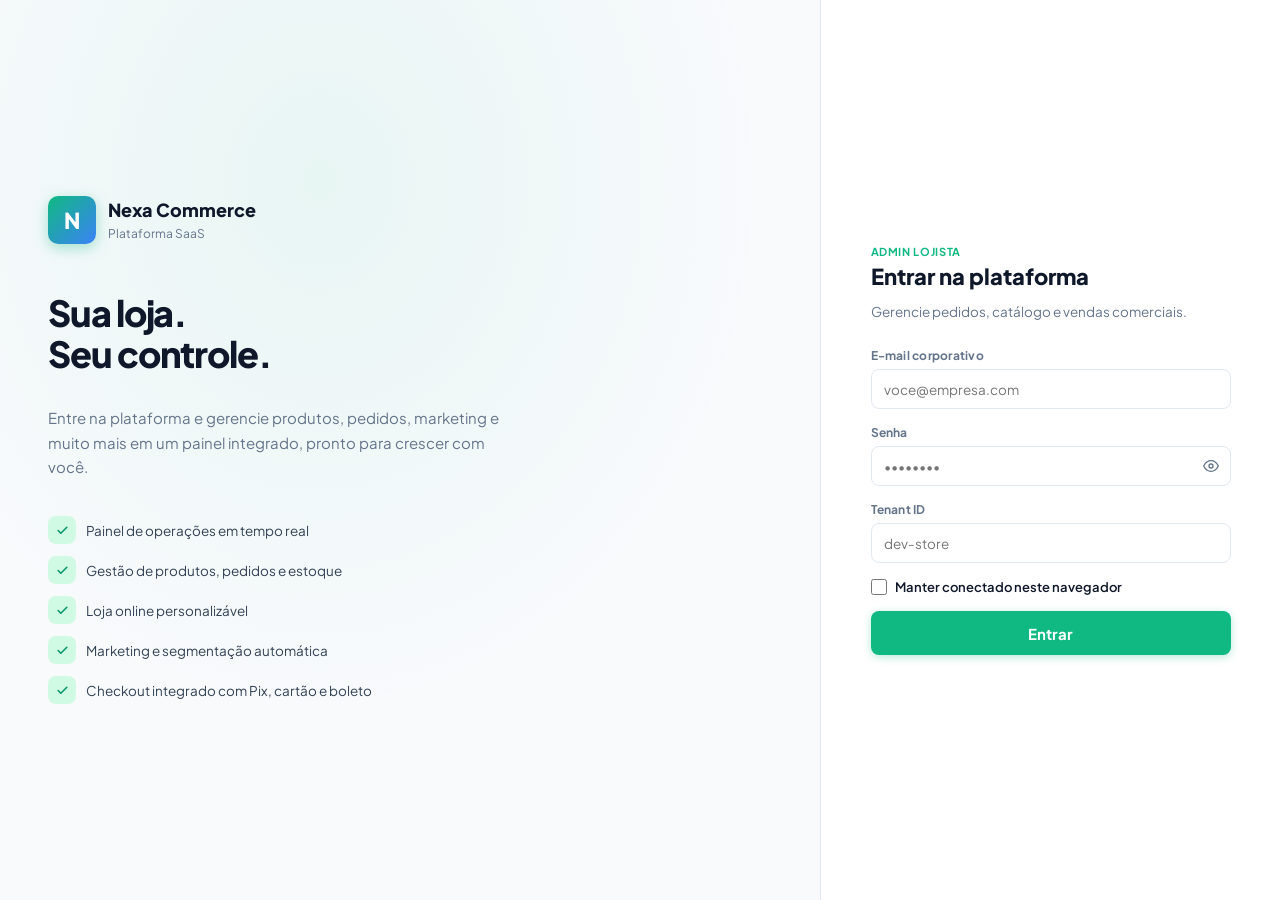
==== commit 72c32b4c: "deploy: deploy React production build with HashRouter to GitHub Pages" ====
--- a/index.html
+++ b/index.html
@@ -3,469 +3,11 @@
   <head>
     <meta charset="UTF-8" />
     <meta name="viewport" content="width=device-width, initial-scale=1.0" />
-    <title>Nexa Commerce - Painel de Operações SaaS</title>
-    <link rel="preconnect" href="https://fonts.googleapis.com">
-    <link rel="preconnect" href="https://fonts.gstatic.com" crossorigin>
-    <link href="https://fonts.googleapis.com/css2?family=Plus+Jakarta+Sans:wght@300;400;500;600;700;800&family=Playfair+Display:ital,wght@0,400..900;1,400..900&display=swap" rel="stylesheet">
-    <link rel="stylesheet" href="./styles.css" />
-    <link rel="stylesheet" href="./store-preview.css" />
+    <title>Nexa Commerce Admin</title>
+    <script type="module" crossorigin src="/assets/index-BX7rO_po.js"></script>
+    <link rel="stylesheet" crossorigin href="/assets/index-jqfJZERs.css">
   </head>
   <body>
-    <!-- Mobile Header -->
-    <header class="mobile-header">
-      <button class="menu-toggle" id="menuToggle" aria-label="Abrir menu" type="button">
-        <svg xmlns="http://www.w3.org/2000/svg" width="22" height="22" viewBox="0 0 24 24" fill="none" stroke="currentColor" stroke-width="2" stroke-linecap="round" stroke-linejoin="round"><line x1="3" y1="12" x2="21" y2="12"></line><line x1="3" y1="6" x2="21" y2="6"></line><line x1="3" y1="18" x2="21" y2="18"></line></svg>
-      </button>
-      <div class="brand-lockup-mobile">
-        <div class="brand-mark-small" aria-hidden="true">N</div>
-        <strong>Nexa Commerce</strong>
-      </div>
-      <button class="mobile-action-btn" id="mobilePublishBtn" title="Publicar loja" type="button">
-        <svg xmlns="http://www.w3.org/2000/svg" width="20" height="20" viewBox="0 0 24 24" fill="none" stroke="currentColor" stroke-width="2" stroke-linecap="round" stroke-linejoin="round"><line x1="7" y1="17" x2="17" y2="7"></line><polyline points="7 7 17 7 17 17"></polyline></svg>
-      </button>
-    </header>
-
-    <div class="app-shell">
-      <aside class="sidebar" id="sidebar" aria-label="Navegacao principal">
-        <button class="sidebar-close" id="sidebarClose" aria-label="Fechar menu" type="button">
-          <svg xmlns="http://www.w3.org/2000/svg" width="20" height="20" viewBox="0 0 24 24" fill="none" stroke="currentColor" stroke-width="2" stroke-linecap="round" stroke-linejoin="round"><line x1="18" y1="6" x2="6" y2="18"></line><line x1="6" y1="6" x2="18" y2="18"></line></svg>
-        </button>
-        <div class="brand-lockup">
-          <div class="brand-mark" aria-hidden="true">N</div>
-          <div>
-            <strong>Nexa Commerce</strong>
-            <span>Plataforma SaaS</span>
-          </div>
-        </div>
-
-        <nav class="nav-list" aria-label="Areas do sistema">
-          <button class="nav-item active" data-view="dashboard" type="button">
-            <span class="nav-icon" aria-hidden="true">
-              <svg xmlns="http://www.w3.org/2000/svg" width="18" height="18" viewBox="0 0 24 24" fill="none" stroke="currentColor" stroke-width="2" stroke-linecap="round" stroke-linejoin="round"><rect x="3" y="3" width="7" height="9"></rect><rect x="14" y="3" width="7" height="5"></rect><rect x="14" y="12" width="7" height="9"></rect><rect x="3" y="16" width="7" height="5"></rect></svg>
-            </span>
-            Visão geral
-          </button>
-          <button class="nav-item" data-view="storefront" type="button">
-            <span class="nav-icon" aria-hidden="true">
-              <svg xmlns="http://www.w3.org/2000/svg" width="18" height="18" viewBox="0 0 24 24" fill="none" stroke="currentColor" stroke-width="2" stroke-linecap="round" stroke-linejoin="round"><rect x="2" y="3" width="20" height="14" rx="2" ry="2"></rect><line x1="8" y1="21" x2="16" y2="21"></line><line x1="12" y1="17" x2="12" y2="21"></line></svg>
-            </span>
-            Loja online
-          </button>
-          <button class="nav-item" data-view="products" type="button">
-            <span class="nav-icon" aria-hidden="true">
-              <svg xmlns="http://www.w3.org/2000/svg" width="18" height="18" viewBox="0 0 24 24" fill="none" stroke="currentColor" stroke-width="2" stroke-linecap="round" stroke-linejoin="round"><path d="M21 16V8a2 2 0 0 0-1-1.73l-7-4a2 2 0 0 0-2 0l-7 4A2 2 0 0 0 3 8v8a2 2 0 0 0 1 1.73l7 4a2 2 0 0 0 2 0l7-4A2 2 0 0 0 21 16z"></path><polyline points="3.27 6.96 12 12.01 20.73 6.96"></polyline><line x1="12" y1="22.08" x2="12" y2="12"></line></svg>
-            </span>
-            Produtos
-          </button>
-          <button class="nav-item" data-view="orders" type="button">
-            <span class="nav-icon" aria-hidden="true">
-              <svg xmlns="http://www.w3.org/2000/svg" width="18" height="18" viewBox="0 0 24 24" fill="none" stroke="currentColor" stroke-width="2" stroke-linecap="round" stroke-linejoin="round"><path d="M14 2H6a2 2 0 0 0-2 2v16a2 2 0 0 0 2 2h12a2 2 0 0 0 2-2V8z"></path><polyline points="14 2 14 8 20 8"></polyline><line x1="16" y1="13" x2="8" y2="13"></line><line x1="16" y1="17" x2="8" y2="17"></line><polyline points="10 9 9 9 8 9"></polyline></svg>
-            </span>
-            Pedidos
-          </button>
-          <button class="nav-item" data-view="marketing" type="button">
-            <span class="nav-icon" aria-hidden="true">
-              <svg xmlns="http://www.w3.org/2000/svg" width="18" height="18" viewBox="0 0 24 24" fill="none" stroke="currentColor" stroke-width="2" stroke-linecap="round" stroke-linejoin="round"><path d="M11 5L6 9H2v6h4l5 4V5z"></path><path d="M15.54 8.46a5 5 0 0 1 0 7.07"></path><path d="M19.07 4.93a10 10 0 0 1 0 14.14"></path></svg>
-            </span>
-            Marketing
-          </button>
-        </nav>
-
-        <div class="store-card">
-          <span class="status-dot"></span>
-          <div>
-            <strong>atelier-norte.com</strong>
-            <p>Checkout ativo em 4 países</p>
-          </div>
-        </div>
-
-        <button class="nav-item logout-btn" id="logoutBtn" type="button" style="color: var(--coral); border: 1px solid transparent; background: transparent; padding: 12px 14px; margin-top: -16px; display: flex; align-items: center; gap: 12px; font-weight: 500; font-size: 14px; width: 100%; transition: var(--transition);">
-          <span class="nav-icon" aria-hidden="true" style="color: var(--coral); display: flex; align-items: center; justify-content: center;">
-            <svg xmlns="http://www.w3.org/2000/svg" width="18" height="18" viewBox="0 0 24 24" fill="none" stroke="currentColor" stroke-width="2" stroke-linecap="round" stroke-linejoin="round"><path d="M9 21H5a2 2 0 0 1-2-2V5a2 2 0 0 1 2-2h4"></path><polyline points="16 17 21 12 16 7"></polyline><line x1="21" y1="12" x2="9" y2="12"></line></svg>
-          </span>
-          Sair
-        </button>
-      </aside>
-
-      <main class="workspace">
-        <header class="topbar">
-          <div>
-            <p class="eyebrow">Painel de operação</p>
-            <h1>Uma loja pronta para vender, medir e crescer.</h1>
-          </div>
-
-          <div class="topbar-actions">
-            <label class="search-box">
-              <span class="search-icon" aria-hidden="true">
-                <svg xmlns="http://www.w3.org/2000/svg" width="16" height="16" viewBox="0 0 24 24" fill="none" stroke="currentColor" stroke-width="2" stroke-linecap="round" stroke-linejoin="round"><circle cx="11" cy="11" r="8"></circle><line x1="21" y1="21" x2="16.65" y2="16.65"></line></svg>
-              </span>
-              <input id="globalSearch" type="search" placeholder="Buscar pedido, cliente ou produto..." />
-            </label>
-            <button class="icon-button" title="Notificações" aria-label="Notificações" type="button">
-              <svg xmlns="http://www.w3.org/2000/svg" width="18" height="18" viewBox="0 0 24 24" fill="none" stroke="currentColor" stroke-width="2" stroke-linecap="round" stroke-linejoin="round"><path d="M18 8A6 6 0 0 0 6 8c0 7-3 9-3 9h18s-3-2-3-9"></path><path d="M13.73 21a2 2 0 0 1-3.46 0"></path></svg>
-            </button>
-            <button class="primary-action" id="publishButton" type="button">
-              <span>
-                <svg xmlns="http://www.w3.org/2000/svg" width="16" height="16" viewBox="0 0 24 24" fill="none" stroke="currentColor" stroke-width="2" stroke-linecap="round" stroke-linejoin="round"><line x1="7" y1="17" x2="17" y2="7"></line><polyline points="7 7 17 7 17 17"></polyline></svg>
-              </span>
-              Publicar loja
-            </button>
-          </div>
-        </header>
-
-        <section class="view active" id="dashboard" aria-labelledby="dashboardTitle">
-          <div class="section-heading">
-            <div>
-              <p class="eyebrow">Hoje</p>
-              <h2 id="dashboardTitle">Sala de comando</h2>
-            </div>
-            <div class="segmented" role="tablist" aria-label="Período">
-              <button class="active" data-range="today" type="button">Dia</button>
-              <button data-range="week" type="button">Semana</button>
-              <button data-range="month" type="button">Mês</button>
-            </div>
-          </div>
-
-          <div class="metrics-grid">
-            <article class="metric-tile">
-              <span class="metric-label">Receita</span>
-              <strong id="revenueMetric">R$ 48.920</strong>
-              <small class="trend positive">
-                <svg xmlns="http://www.w3.org/2000/svg" width="12" height="12" viewBox="0 0 24 24" fill="none" stroke="currentColor" stroke-width="2" stroke-linecap="round" stroke-linejoin="round"><polyline points="23 6 13.5 15.5 8.5 10.5 1 18"></polyline><polyline points="17 6 23 6 23 12"></polyline></svg>
-                +18,4% vs. período anterior
-              </small>
-              <div class="metric-sparkline" aria-hidden="true">
-                <svg viewBox="0 0 100 30" width="100%" height="32" preserveAspectRatio="none">
-                  <defs>
-                    <linearGradient id="grad-green" x1="0" y1="0" x2="0" y2="1">
-                      <stop offset="0%" stop-color="#10b981" stop-opacity="0.3"></stop>
-                      <stop offset="100%" stop-color="#10b981" stop-opacity="0.0"></stop>
-                    </linearGradient>
-                  </defs>
-                  <path d="M0,25 L15,22 L30,28 L45,15 L60,19 L75,8 L90,12 L100,5" fill="none" stroke="#10b981" stroke-width="2" stroke-linecap="round"></path>
-                  <path d="M0,25 L15,22 L30,28 L45,15 L60,19 L75,8 L90,12 L100,5 L100,30 L0,30 Z" fill="url(#grad-green)" stroke="none"></path>
-                </svg>
-              </div>
-            </article>
-            <article class="metric-tile accent-coral">
-              <span class="metric-label">Pedidos</span>
-              <strong id="ordersMetric">386</strong>
-              <small class="trend warning">72 aguardando envio</small>
-              <div class="metric-sparkline" aria-hidden="true">
-                <svg viewBox="0 0 100 30" width="100%" height="32" preserveAspectRatio="none">
-                  <defs>
-                    <linearGradient id="grad-coral" x1="0" y1="0" x2="0" y2="1">
-                      <stop offset="0%" stop-color="#f43f5e" stop-opacity="0.3"></stop>
-                      <stop offset="100%" stop-color="#f43f5e" stop-opacity="0.0"></stop>
-                    </linearGradient>
-                  </defs>
-                  <path d="M0,28 L15,25 L30,18 L45,22 L60,10 L75,15 L90,5 L100,8" fill="none" stroke="#f43f5e" stroke-width="2" stroke-linecap="round"></path>
-                  <path d="M0,28 L15,25 L30,18 L45,22 L60,10 L75,15 L90,5 L100,8 L100,30 L0,30 Z" fill="url(#grad-coral)" stroke="none"></path>
-                </svg>
-              </div>
-            </article>
-            <article class="metric-tile accent-blue">
-              <span class="metric-label">Conversão</span>
-              <strong id="conversionMetric">4,8%</strong>
-              <small class="trend info">Checkout expresso lidera</small>
-              <div class="metric-sparkline" aria-hidden="true">
-                <svg viewBox="0 0 100 30" width="100%" height="32" preserveAspectRatio="none">
-                  <defs>
-                    <linearGradient id="grad-blue" x1="0" y1="0" x2="0" y2="1">
-                      <stop offset="0%" stop-color="#3b82f6" stop-opacity="0.3"></stop>
-                      <stop offset="100%" stop-color="#3b82f6" stop-opacity="0.0"></stop>
-                    </linearGradient>
-                  </defs>
-                  <path d="M0,20 L15,18 L30,22 L45,12 L60,15 L75,10 L90,12 L100,6" fill="none" stroke="#3b82f6" stroke-width="2" stroke-linecap="round"></path>
-                  <path d="M0,20 L15,18 L30,22 L45,12 L60,15 L75,10 L90,12 L100,6 L100,30 L0,30 Z" fill="url(#grad-blue)" stroke="none"></path>
-                </svg>
-              </div>
-            </article>
-            <article class="metric-tile accent-gold">
-              <span class="metric-label">Ticket médio</span>
-              <strong id="ticketMetric">R$ 126,74</strong>
-              <small class="trend positive">+R$ 14 por upsell</small>
-              <div class="metric-sparkline" aria-hidden="true">
-                <svg viewBox="0 0 100 30" width="100%" height="32" preserveAspectRatio="none">
-                  <defs>
-                    <linearGradient id="grad-gold" x1="0" y1="0" x2="0" y2="1">
-                      <stop offset="0%" stop-color="#f59e0b" stop-opacity="0.3"></stop>
-                      <stop offset="100%" stop-color="#f59e0b" stop-opacity="0.0"></stop>
-                    </linearGradient>
-                  </defs>
-                  <path d="M0,22 L15,20 L30,24 L45,18 L60,14 L75,10 L90,12 L100,8" fill="none" stroke="#f59e0b" stroke-width="2" stroke-linecap="round"></path>
-                  <path d="M0,22 L15,20 L30,24 L45,18 L60,14 L75,10 L90,12 L100,8 L100,30 L0,30 Z" fill="url(#grad-gold)" stroke="none"></path>
-                </svg>
-              </div>
-            </article>
-          </div>
-
-          <div class="dashboard-grid">
-            <section class="panel analytics-panel">
-              <div class="panel-heading">
-                <div>
-                  <p class="eyebrow">Analytics</p>
-                  <h3>Vendas por canal</h3>
-                </div>
-                <button class="ghost-button" type="button">Exportar</button>
-              </div>
-              <div class="chart" aria-label="Gráfico de vendas por canal">
-                <div class="chart-grid-lines">
-                  <span></span>
-                  <span></span>
-                  <span></span>
-                  <span></span>
-                </div>
-                <div class="chart-column" style="--height: 58%">
-                  <div class="chart-tooltip">58%</div>
-                  <span></span>
-                  <label>Busca</label>
-                </div>
-                <div class="chart-column coral" style="--height: 86%">
-                  <div class="chart-tooltip">86%</div>
-                  <span></span>
-                  <label>Social</label>
-                </div>
-                <div class="chart-column blue" style="--height: 44%">
-                  <div class="chart-tooltip">44%</div>
-                  <span></span>
-                  <label>E-mail</label>
-                </div>
-                <div class="chart-column gold" style="--height: 72%">
-                  <div class="chart-tooltip">72%</div>
-                  <span></span>
-                  <label>Direto</label>
-                </div>
-                <div class="chart-column ink" style="--height: 64%">
-                  <div class="chart-tooltip">64%</div>
-                  <span></span>
-                  <label>Afiliados</label>
-                </div>
-              </div>
-            </section>
-
-            <section class="panel">
-              <div class="panel-heading">
-                <div>
-                  <p class="eyebrow">Fila critica</p>
-                  <h3>Proximas acoes</h3>
-                </div>
-                <button class="icon-button small" title="Adicionar acao" aria-label="Adicionar acao">＋</button>
-              </div>
-              <div class="task-list">
-                <label>
-                  <input type="checkbox" />
-                  <span>Repor mochila Terra em 2 variantes</span>
-                </label>
-                <label>
-                  <input type="checkbox" checked />
-                  <span>Sincronizar catalogo com marketplace</span>
-                </label>
-                <label>
-                  <input type="checkbox" />
-                  <span>Aprovar campanha de carrinho abandonado</span>
-                </label>
-              </div>
-            </section>
-          </div>
-        </section>
-
-        <section class="view" id="storefront" aria-labelledby="storefrontTitle">
-          <div class="section-heading">
-            <div>
-              <p class="eyebrow">Gerenciador de Temas</p>
-              <h2 id="storefrontTitle">Loja online</h2>
-            </div>
-            <a href="./store-editor.html" class="primary-action" id="goToEditorBtn">
-              <svg xmlns="http://www.w3.org/2000/svg" width="16" height="16" viewBox="0 0 24 24" fill="none" stroke="currentColor" stroke-width="2" stroke-linecap="round" stroke-linejoin="round"><polygon points="14 2 18 6 7 17 3 17 3 13 14 2"></polygon><line x1="3" y1="17" x2="21" y2="17"></line></svg>
-              Editar loja
-            </a>
-          </div>
-
-          <div class="builder-layout storefront-landing">
-            <!-- Gerenciamento de Rascunhos e Publicações -->
-            <section class="panel theme-status-panel">
-              <div class="theme-card-premium">
-                <div class="theme-thumbnail" aria-hidden="true">
-                  <div class="bag-shape-mini">
-                    <div class="bag-handle-mini"></div>
-                  </div>
-                </div>
-                <div class="theme-details">
-                  <div style="display: flex; align-items: center; gap: 8px; margin-bottom: 4px;">
-                    <span class="pill" style="margin-bottom: 0;">Tema Ativo</span>
-                    <span id="landingPaletteDot" style="display: inline-block; width: 12px; height: 12px; border-radius: 50%; background-color: #0f5132; border: 1px solid rgba(255,255,255,0.1);"></span>
-                  </div>
-                  <h3 id="landingThemeName">Coleção Travessia</h3>
-                  <p class="muted">Publicado: Hoje às 12:44</p>
-                  
-                  <div class="theme-actions">
-                    <a href="./store-editor.html" class="primary-action edit-theme-btn">
-                      <svg xmlns="http://www.w3.org/2000/svg" width="14" height="14" viewBox="0 0 24 24" fill="none" stroke="currentColor" stroke-width="2" stroke-linecap="round" stroke-linejoin="round"><polygon points="14 2 18 6 7 17 3 17 3 13 14 2"></polygon></svg>
-                      Personalizar
-                    </a>
-                    <button class="secondary-action" id="themeActionsBtn" type="button">Ações</button>
-                  </div>
-                </div>
-              </div>
-
-              <!-- Configurações de Integração de Temas -->
-              <div class="theme-summary-grid">
-                <div class="summary-tile">
-                  <span class="tile-label">Checkout</span>
-                  <strong id="landingCheckoutStatus">Expresso (Ativo)</strong>
-                </div>
-                <div class="summary-tile">
-                  <span class="tile-label">Desconto</span>
-                  <strong id="landingDiscountStatus">12% acima de R$ 300</strong>
-                </div>
-                <div class="summary-tile">
-                  <span class="tile-label">Moeda Base</span>
-                  <strong>BRL (R$)</strong>
-                </div>
-              </div>
-            </section>
-
-            <!-- Preview da Loja Online -->
-            <section class="store-preview" aria-label="Preview da loja">
-              <div class="browser-frame">
-                <div class="browser-dots" aria-hidden="true"><span></span><span></span><span></span></div>
-                <span>atelier-norte.com</span>
-              </div>
-              <div class="shop-window" id="shopWindow">
-                <header>
-                  <strong id="landingShopLogo">Atelier Norte</strong>
-                  <nav aria-label="Menu da loja">
-                    <a>Novidades</a>
-                    <a>Casa</a>
-                    <a>Viagem</a>
-                  </nav>
-                  <button type="button">Comprar</button>
-                </header>
-                <div class="shop-hero">
-                  <div>
-                    <p>Lançamento</p>
-                    <h3 id="campaignTitle">Coleção Lançamento</h3>
-                    <span id="checkoutBadge">Checkout expresso ativo</span>
-                  </div>
-                  <div class="hero-product" aria-hidden="true">
-                    <div class="bag-shape"></div>
-                  </div>
-                </div>
-                <div class="product-strip">
-                  <article>
-                    <div class="product-art clay"></div>
-                    <strong>Mochila Terra</strong>
-                    <span>R$ 289</span>
-                  </article>
-                  <article>
-                    <div class="product-art leaf"></div>
-                    <strong>Luminária Dobra</strong>
-                    <span>R$ 169</span>
-                  </article>
-                  <article>
-                    <div class="product-art blue"></div>
-                    <strong>Kit Studio</strong>
-                    <span>R$ 339</span>
-                  </article>
-                </div>
-              </div>
-            </section>
-          </div>
-        </section>
-
-        <section class="view" id="products" aria-labelledby="productsTitle">
-          <div class="section-heading">
-            <div>
-              <p class="eyebrow">Catalogo</p>
-              <h2 id="productsTitle">Produtos</h2>
-            </div>
-            <button class="primary-action" id="newProductButton"><span>＋</span>Novo produto</button>
-          </div>
-
-          <section class="panel">
-            <div class="table-toolbar">
-              <label class="search-box compact">
-                <span class="search-icon" aria-hidden="true">
-                  <svg xmlns="http://www.w3.org/2000/svg" width="16" height="16" viewBox="0 0 24 24" fill="none" stroke="currentColor" stroke-width="2" stroke-linecap="round" stroke-linejoin="round"><circle cx="11" cy="11" r="8"></circle><line x1="21" y1="21" x2="16.65" y2="16.65"></line></svg>
-                </span>
-                <input id="productSearch" type="search" placeholder="Filtrar catálogo..." />
-              </label>
-              <div class="select-wrapper">
-                <select id="stockFilter" aria-label="Filtrar estoque">
-                  <option value="all">Todos os estoques</option>
-                  <option value="low">Estoque baixo</option>
-                  <option value="ok">Estoque saudável</option>
-                </select>
-              </div>
-            </div>
-            
-            <div class="product-table-container">
-              <div class="product-table-header" aria-hidden="true">
-                <div class="col-thumb">Foto</div>
-                <div class="col-info">Produto</div>
-                <div class="col-price">Preço</div>
-                <div class="col-stock">Estoque</div>
-                <div class="col-actions">Ações</div>
-              </div>
-              <div class="product-table" id="productTable" role="table" aria-label="Produtos cadastrados"></div>
-            </div>
-          </section>
-        </section>
-
-        <section class="view" id="orders" aria-labelledby="ordersTitle">
-          <div class="section-heading">
-            <div>
-              <p class="eyebrow">Operação</p>
-              <h2 id="ordersTitle">Pedidos</h2>
-            </div>
-            <button class="secondary-action" id="batchButton" type="button">Gerar etiquetas</button>
-          </div>
-
-          <div class="orders-layout">
-            <div class="orders-scrim" id="ordersScrim" aria-hidden="true"></div>
-            <section class="panel orders-list-panel">
-              <div class="order-list" id="orderList"></div>
-            </section>
-            <aside class="panel order-detail" id="orderDetail" aria-live="polite"></aside>
-          </div>
-        </section>
-
-        <section class="view" id="marketing" aria-labelledby="marketingTitle">
-          <div class="section-heading">
-            <div>
-              <p class="eyebrow">Crescimento</p>
-              <h2 id="marketingTitle">Marketing</h2>
-            </div>
-            <button class="primary-action" id="launchCampaign"><span>✦</span>Lancar campanha</button>
-          </div>
-
-          <div class="campaign-grid">
-            <article class="campaign-card">
-              <span class="campaign-icon">↺</span>
-              <strong>Carrinho abandonado</strong>
-              <p>Sequencia com cupom dinamico e recomendacao por margem.</p>
-              <div class="progress-line"><span style="width: 76%"></span></div>
-            </article>
-            <article class="campaign-card">
-              <span class="campaign-icon">◇</span>
-              <strong>Clientes VIP</strong>
-              <p>Segmento com 1.248 clientes e ticket medio acima de R$ 240.</p>
-              <div class="progress-line coral"><span style="width: 54%"></span></div>
-            </article>
-            <article class="campaign-card">
-              <span class="campaign-icon">◍</span>
-              <strong>Bundles inteligentes</strong>
-              <p>Oferta automatica combina produtos com alta afinidade.</p>
-              <div class="progress-line blue"><span style="width: 63%"></span></div>
-            </article>
-          </div>
-        </section>
-      </main>
-    </div>
-
-    <div class="toast" id="toast" role="status" aria-live="polite"></div>
-    <script src="./api.js"></script>
-    <script src="./script.js"></script>
+    <div id="root"></div>
   </body>
 </html>
--- a/assets/index-jqfJZERs.css
+++ b/assets/index-jqfJZERs.css
@@ -0,0 +1 @@
+@import "https://fonts.googleapis.com/css2?family=Plus+Jakarta+Sans:wght@300;400;500;600;700;800&family=Playfair+Display:ital,wght@0,400..900;1,400..900&display=swap";:root{--lightningcss-light:initial;--lightningcss-dark: ;color-scheme:light;--bg:#f8fafc;--surface:#fff;--surface-muted:#f1f5f9;--bg-panel:#fffc;--ink:#0f172a;--ink-light:#334155;--text:#0f172a;--muted:#64748b;--border:#e2e8f0;--line:#e2e8f0;--primary:#10b981;--primary-strong:#059669;--primary-light:#d1fae5;--green:#10b981;--green-dark:#059669;--green-light:#d1fae5;--coral:#f43f5e;--coral-dark:#e11d48;--coral-light:#ffe4e6;--blue:#3b82f6;--blue-dark:#2563eb;--blue-light:#dbeafe;--gold:#f59e0b;--gold-dark:#d97706;--gold-light:#fef3c7;--danger:#f43f5e;--warning:#f59e0b;--info:#3b82f6;--shadow-sm:0 1px 2px 0 #0f172a0d;--shadow-md:0 4px 6px -1px #0f172a14, 0 2px 4px -2px #0f172a0a;--shadow-lg:0 10px 15px -3px #0f172a14, 0 4px 6px -4px #0f172a0a;--shadow-premium:0 20px 25px -5px #0f172a0f, 0 8px 10px -6px #0f172a0a;--shadow:0 4px 6px -1px #0f172a14, 0 2px 4px -2px #0f172a0a;--radius-sm:8px;--radius:12px;--radius-lg:16px;--transition:all .22s cubic-bezier(.4, 0, .2, 1);font-feature-settings:"cv01", "cv02", "cv03", "cv04";font-family:Plus Jakarta Sans,-apple-system,BlinkMacSystemFont,Segoe UI,Roboto,ui-sans-serif,system-ui,sans-serif}*,:before,:after{box-sizing:border-box}html{scroll-behavior:smooth;overflow-x:hidden}body{background:var(--bg);min-width:320px;color:var(--text);-webkit-font-smoothing:antialiased;-moz-osx-font-smoothing:grayscale;margin:0}@media (prefers-reduced-motion:reduce){*,:before,:after{scroll-behavior:auto!important;transition-duration:.01ms!important;animation-duration:.01ms!important;animation-iteration-count:1!important}}:focus-visible{outline:2px solid var(--green);outline-offset:2px}button,input,select,textarea{font:inherit}button{cursor:pointer}button:disabled{cursor:not-allowed;opacity:.58}a{color:inherit;text-decoration:none}.eyebrow{color:var(--primary);letter-spacing:.06em;text-transform:uppercase;margin-bottom:4px;font-size:11px;font-weight:700;display:block}.muted{color:var(--muted)}.admin-shell{grid-template-columns:260px minmax(0,1fr);min-height:100vh;display:grid}.sidebar{color:#f7fafc;scrollbar-width:none;z-index:10;background:linear-gradient(160deg,#0d1b2a 0%,#17212b 60%,#1a2535 100%);flex-direction:column;height:100vh;padding:0;display:flex;position:sticky;top:0;overflow-y:auto}.sidebar::-webkit-scrollbar{display:none}.sidebar-inner{flex-direction:column;flex:1;gap:4px;padding:20px 16px;display:flex}.brand{border-bottom:1px solid #ffffff14;align-items:center;gap:12px;margin-bottom:24px;padding:4px 4px 20px;display:flex}.brand-mark{background:linear-gradient(135deg, var(--green) 0%, var(--blue) 100%);color:#fff;border-radius:10px;flex-shrink:0;justify-content:center;align-items:center;width:42px;height:42px;font-size:18px;font-weight:800;display:flex;box-shadow:0 4px 14px #10b98159}.brand-info strong{color:#f0f6ff;font-size:14px;font-weight:700;display:block}.brand-info small{color:#7d9ab5;font-size:11px;font-weight:400;display:block}.sidebar-nav{flex-direction:column;flex:1;gap:2px;display:flex}.sidebar-nav a,.sidebar-nav-item{color:#8fa8be;transition:var(--transition);cursor:pointer;text-align:left;background:0 0;border:1px solid #0000;border-radius:8px;align-items:center;gap:10px;width:100%;padding:10px 12px;font-size:13.5px;font-weight:600;text-decoration:none;display:flex;position:relative}.sidebar-nav a:hover,.sidebar-nav-item:hover{color:#dae6f0;background:#ffffff12}.sidebar-nav a.active,.sidebar-nav-item.active{color:#fff;background:#10b98126;border-color:#10b98140}.sidebar-nav a.active:before,.sidebar-nav-item.active:before{content:"";background:var(--green);border-radius:0 2px 2px 0;width:3px;height:60%;position:absolute;top:50%;left:0;transform:translateY(-50%)}.nav-icon{opacity:.85;flex-shrink:0;justify-content:center;align-items:center;width:20px;display:flex}.sidebar-nav a.active .nav-icon,.sidebar-nav-item.active .nav-icon{opacity:1;color:var(--green)}.store-card{background:#ffffff0d;border:1px solid #ffffff14;border-radius:10px;align-items:center;gap:10px;margin-top:auto;margin-bottom:8px;padding:10px 12px;display:flex}.status-dot{background:var(--green);border-radius:50%;flex-shrink:0;width:8px;height:8px;box-shadow:0 0 0 3px #10b98133}.store-card strong{color:#e0eaf4;font-size:12px;font-weight:700;display:block}.store-card p{color:#7d9ab5;margin:0;font-size:10px}.logout-btn{color:var(--coral);transition:var(--transition);text-align:left;cursor:pointer;background:0 0;border:1px solid #0000;border-radius:8px;align-items:center;gap:10px;width:100%;margin-top:4px;padding:10px 12px;font-size:13.5px;font-weight:600;display:flex}.logout-btn:hover{background:#f43f5e1a;border-color:#f43f5e33}.workspace{flex-direction:column;min-width:0;display:flex}.topbar{background:var(--surface);border-bottom:1px solid var(--border);z-index:5;min-height:68px;box-shadow:var(--shadow-sm);justify-content:space-between;align-items:center;gap:12px;padding:14px 24px;display:flex;position:sticky;top:0}.topbar-left .page-eyebrow{color:var(--primary);letter-spacing:.06em;text-transform:uppercase;font-size:11px;font-weight:700}.topbar-left h1{color:var(--ink);margin:2px 0 0;font-size:17px;font-weight:700}.topbar-actions{flex-shrink:0;align-items:center;gap:8px;display:flex}.search-box{background:var(--surface-muted);border:1px solid var(--border);min-width:220px;transition:var(--transition);border-radius:8px;align-items:center;gap:8px;padding:0 12px;display:flex}.search-box:focus-within{background:var(--surface);border-color:var(--green);box-shadow:0 0 0 3px #10b9811f}.search-box .search-icon{color:var(--muted);flex-shrink:0}.search-box input{color:var(--text);background:0 0;border:none;outline:none;width:100%;min-width:0;height:36px;font-size:13px}.search-box input::placeholder{color:var(--muted)}.icon-btn{background:var(--surface-muted);border:1px solid var(--border);color:var(--muted);height:36px;transition:var(--transition);border-radius:8px;flex-shrink:0;justify-content:center;align-items:center;width:36px;padding:0;display:flex}.icon-btn:hover{background:var(--surface);border-color:var(--green);color:var(--green)}.topbar-user{align-items:center;gap:8px;display:flex}.topbar-user .user-avatar{background:linear-gradient(135deg, var(--blue) 0%, var(--green) 100%);color:#fff;border-radius:50%;flex-shrink:0;justify-content:center;align-items:center;width:32px;height:32px;font-size:12px;font-weight:700;display:flex}.topbar-user .user-email{color:var(--muted);text-overflow:ellipsis;white-space:nowrap;max-width:180px;font-size:12px;overflow:hidden}.tenant-pill{background:var(--surface-muted);border:1px solid var(--border);color:var(--muted);border-radius:8px;align-items:center;gap:6px;padding:6px 10px;font-size:12px;display:flex}.tenant-pill input{color:var(--text);background:0 0;border:none;outline:none;width:120px;min-width:80px;font-size:12px;font-weight:600}.page{flex-direction:column;gap:24px;min-width:0;padding:28px;display:flex}.page-heading{flex-wrap:wrap;justify-content:space-between;align-items:flex-start;gap:16px;display:flex}.page-heading h1{color:var(--ink);letter-spacing:-.02em;margin:4px 0 0;font-size:22px;font-weight:800}.page-heading-actions{flex-shrink:0;align-items:center;gap:8px;display:flex}.btn{min-height:36px;transition:var(--transition);white-space:nowrap;border:1px solid #0000;border-radius:8px;justify-content:center;align-items:center;gap:6px;padding:8px 16px;font-size:13.5px;font-weight:700;display:inline-flex}.btn.primary{background:var(--primary);color:#fff;box-shadow:0 2px 8px #10b9814d}.btn.primary:hover:not(:disabled){background:var(--primary-strong);transform:translateY(-1px);box-shadow:0 4px 16px #10b98166}.btn.primary:active:not(:disabled){transform:translateY(0)}.btn.secondary{background:var(--surface);border-color:var(--border);color:var(--ink-light)}.btn.secondary:hover:not(:disabled){border-color:var(--ink-light);background:var(--surface-muted)}.btn.danger{background:var(--coral-light,#ffe4e6);color:var(--coral);border-color:#f43f5e33}.btn.danger:hover:not(:disabled){background:var(--coral);color:#fff}.btn.ghost{color:var(--muted);background:0 0;border-color:#0000}.btn.ghost:hover:not(:disabled){background:var(--surface-muted);color:var(--text)}.btn.sm{border-radius:6px;min-height:30px;padding:5px 12px;font-size:12px}.btn.icon-only{width:36px;height:36px;padding:0}.btn.icon-only.sm{width:30px;height:30px}.btn-spinner{border:2px solid #fff6;border-top-color:#fff;border-radius:50%;width:14px;height:14px;animation:.7s linear infinite spin;display:inline-block}@keyframes spin{to{transform:rotate(360deg)}}.metric-grid{grid-template-columns:repeat(auto-fill,minmax(200px,1fr));gap:16px;display:grid}.metric-card,.metric-tile{background:var(--surface);border:1px solid var(--border);border-radius:var(--radius);box-shadow:var(--shadow-sm);transition:var(--transition);flex-direction:column;gap:6px;padding:20px;display:flex;position:relative;overflow:hidden}.metric-tile:hover{box-shadow:var(--shadow-md);transform:translateY(-2px)}.metric-tile.accent-coral{border-top:3px solid var(--coral)}.metric-tile.accent-blue{border-top:3px solid var(--blue)}.metric-tile.accent-gold{border-top:3px solid var(--gold)}.metric-tile.accent-green{border-top:3px solid var(--green)}.metric-label{color:var(--muted);letter-spacing:.05em;text-transform:uppercase;font-size:11px;font-weight:700}.metric-value{color:var(--ink);letter-spacing:-.03em;font-size:26px;font-weight:800;line-height:1}.trend{border-radius:99px;align-items:center;gap:4px;padding:2px 7px;font-size:11px;font-weight:600;display:inline-flex}.trend.positive{background:var(--green-light);color:var(--green-dark)}.trend.negative{background:var(--coral-light);color:var(--coral-dark)}.trend.info{background:var(--blue-light);color:var(--blue-dark)}.trend.warning{background:var(--gold-light);color:var(--gold-dark)}.metric-sparkline{margin-top:8px}.metric-sparkline svg{width:100%;height:36px;display:block}.panel{background:var(--surface);border:1px solid var(--border);border-radius:var(--radius);box-shadow:var(--shadow-sm);overflow:hidden}.panel-header{border-bottom:1px solid var(--border);flex-wrap:wrap;justify-content:space-between;align-items:center;gap:12px;padding:16px 20px;display:flex}.panel-header h2{color:var(--ink);margin:0;font-size:15px;font-weight:700}.panel-body{padding:0}.section-heading{flex-wrap:wrap;justify-content:space-between;align-items:center;gap:16px;display:flex}.segmented{background:var(--surface-muted);border:1px solid var(--border);border-radius:8px;gap:2px;padding:3px;display:flex}.segmented button{color:var(--muted);transition:var(--transition);background:0 0;border:none;border-radius:6px;padding:5px 12px;font-size:12px;font-weight:700}.segmented button.active{background:var(--surface);color:var(--ink);box-shadow:var(--shadow-sm)}.data-table{border-collapse:collapse;width:100%}.data-table thead th{background:var(--surface-muted);border-bottom:1px solid var(--border);color:var(--muted);letter-spacing:.05em;text-align:left;text-transform:uppercase;white-space:nowrap;padding:10px 16px;font-size:11px;font-weight:700}.data-table tbody tr{border-bottom:1px solid var(--border);transition:var(--transition)}.data-table tbody tr:last-child{border-bottom:none}.data-table tbody tr:hover{background:var(--surface-muted)}.data-table td{color:var(--ink-light);vertical-align:middle;padding:13px 16px;font-size:13.5px}.data-table td:first-child{padding-left:20px}.data-table td:last-child{padding-right:20px}.product-thumb{color:#fff;border-radius:8px;flex-shrink:0;justify-content:center;align-items:center;width:38px;height:38px;font-size:13px;font-weight:700;display:flex}.product-thumb.c0{background:linear-gradient(135deg,#6366f1,#8b5cf6)}.product-thumb.c1{background:linear-gradient(135deg,#f43f5e,#fb7185)}.product-thumb.c2{background:linear-gradient(135deg,#3b82f6,#60a5fa)}.product-thumb.c3{background:linear-gradient(135deg,#f59e0b,#fbbf24)}.product-thumb.c4{background:linear-gradient(135deg,#10b981,#34d399)}.product-cell{align-items:center;gap:12px;display:flex}.product-cell strong{color:var(--ink);font-size:13.5px;font-weight:700;display:block}.product-cell small{color:var(--muted);font-size:11px}.table-actions{align-items:center;gap:6px;display:flex}.pill{white-space:nowrap;border-radius:99px;align-items:center;gap:4px;padding:3px 9px;font-size:11px;font-weight:700;display:inline-flex}.pill.success{background:var(--green-light);color:var(--green-dark)}.pill.danger{background:var(--coral-light);color:var(--coral-dark)}.pill.info{background:var(--blue-light);color:var(--blue-dark)}.pill.warning{background:var(--gold-light);color:var(--gold-dark)}.pill.neutral{background:var(--surface-muted);color:var(--muted)}.pill.outline{border:1px solid var(--border);color:var(--muted);background:0 0}.badge{background:var(--coral);color:#fff;border-radius:99px;justify-content:center;align-items:center;min-width:18px;height:18px;padding:0 5px;font-size:10px;font-weight:700;display:inline-flex}.state-box{text-align:center;min-height:260px;color:var(--muted);flex-direction:column;justify-content:center;align-items:center;gap:12px;padding:40px 24px;display:flex}.state-box strong{color:var(--ink);font-size:15px;font-weight:700}.state-box span{color:var(--muted);max-width:36ch;font-size:13px}.state-box.danger strong{color:var(--coral)}.state-icon{background:var(--surface-muted);width:48px;height:48px;color:var(--muted);border-radius:50%;justify-content:center;align-items:center;margin-bottom:4px;display:flex}.state-box.danger .state-icon{background:var(--coral-light,#ffe4e6);color:var(--coral)}@keyframes shimmer{0%{background-position:-600px 0}to{background-position:600px 0}}.skeleton{background:linear-gradient(90deg, var(--surface-muted) 25%, #e8eef4 50%, var(--surface-muted) 75%);background-size:600px 100%;border-radius:6px;animation:1.4s ease-in-out infinite shimmer}.skeleton-grid{grid-template-columns:repeat(auto-fill,minmax(200px,1fr));gap:16px;padding:24px;display:grid}.skeleton-card{border-radius:var(--radius);height:120px}.skeleton-row{border-radius:0;height:52px;margin-bottom:1px}.orders-layout{grid-template-columns:340px minmax(0,1fr);gap:0;min-height:500px;display:grid}.orders-list{border-right:1px solid var(--border);max-height:calc(100vh - 140px);overflow-y:auto}.order-item{border-bottom:1px solid var(--border);cursor:pointer;transition:var(--transition);grid-template-columns:1fr auto;align-items:start;gap:4px 8px;padding:14px 16px;display:grid}.order-item:last-child{border-bottom:none}.order-item:hover{background:var(--surface-muted)}.order-item.active{border-left:3px solid var(--green);background:#10b9810f}.order-item strong{color:var(--ink);font-size:13.5px;font-weight:700}.order-item small{color:var(--muted);font-size:11.5px}.order-item .order-total{color:var(--ink);text-align:right;font-size:13px;font-weight:700}.order-detail{max-height:calc(100vh - 140px);padding:24px;overflow-y:auto}.timeline{flex-direction:column;gap:0;padding-left:20px;display:flex;position:relative}.timeline:before{content:"";background:var(--border);width:2px;position:absolute;top:0;bottom:0;left:6px}.timeline-item{padding:0 0 16px 16px;position:relative}.timeline-item:before{content:"";background:var(--border);border:2px solid var(--surface);border-radius:50%;width:10px;height:10px;position:absolute;top:5px;left:-20px}.timeline-item.done:before{background:var(--green)}.timeline-item.current:before{background:var(--blue)}.timeline-item strong{color:var(--ink);font-size:13px;font-weight:700;display:block}.timeline-item small{color:var(--muted);font-size:11px}.form-stack{gap:16px;display:grid}.form-grid{grid-template-columns:repeat(auto-fit,minmax(180px,1fr));gap:14px;display:grid}.form-field{gap:6px;display:grid}.form-field label{color:var(--muted);letter-spacing:.02em;font-size:12px;font-weight:700}.form-field input,.form-field select,.form-field textarea,.form-stack input,.form-stack select,.form-stack textarea,.form-stack label input,.form-stack label select{background:var(--surface);border:1px solid var(--border);color:var(--text);min-height:40px;transition:var(--transition);border-radius:8px;width:100%;padding:9px 12px;font-size:13.5px}.form-field textarea,.form-stack textarea{resize:vertical;min-height:90px}.form-field input:focus,.form-field select:focus,.form-field textarea:focus,.form-stack input:focus,.form-stack select:focus,.form-stack textarea:focus{border-color:var(--green);outline:none;box-shadow:0 0 0 3px #10b9811a}.form-field input:invalid:not(:placeholder-shown),.form-stack input:invalid:not(:placeholder-shown){border-color:var(--coral)}.form-error{background:var(--coral-light,#ffe4e6);color:var(--coral);border:1px solid #f43f5e40;border-radius:8px;padding:10px 14px;font-size:13px}.form-success{background:var(--green-light);color:var(--green-dark);border:1px solid #10b98140;border-radius:8px;padding:10px 14px;font-size:13px}.checkbox-line{align-items:center;gap:8px;flex-direction:row!important;font-size:13px!important;font-weight:600!important;display:flex!important}.checkbox-line input[type=checkbox]{width:16px;height:16px;min-height:auto;accent-color:var(--green);margin:0}.modal-backdrop{-webkit-backdrop-filter:blur(4px);backdrop-filter:blur(4px);z-index:100;background:#0f172a80;justify-content:center;align-items:center;padding:24px;animation:.15s fade-in;display:flex;position:fixed;inset:0}.modal{background:var(--surface);border:1px solid var(--border);border-radius:var(--radius-lg);box-shadow:var(--shadow-premium);flex-direction:column;width:100%;max-width:520px;max-height:90vh;animation:.2s slide-up;display:flex;overflow:hidden}.modal.wide{max-width:720px}.modal-header{border-bottom:1px solid var(--border);justify-content:space-between;align-items:center;padding:18px 24px;display:flex}.modal-header h2{color:var(--ink);margin:0;font-size:16px;font-weight:700}.modal-body{flex:1;padding:24px;overflow-y:auto}.modal-footer{border-top:1px solid var(--border);justify-content:flex-end;gap:8px;padding:16px 24px;display:flex}@keyframes fade-in{0%{opacity:0}to{opacity:1}}@keyframes slide-up{0%{opacity:0;transform:translateY(16px)}to{opacity:1;transform:translateY(0)}}.login-page{background:var(--bg);min-height:100vh;display:flex;position:relative;overflow:hidden}.login-page:before{content:"";pointer-events:none;background:radial-gradient(#10b98112 0%,#0000 70%);width:70%;height:120%;position:absolute;top:-40%;left:-10%}.login-left{z-index:1;flex-direction:column;flex:1;justify-content:center;padding:60px 48px;display:flex;position:relative}.login-right{background:var(--surface);border-left:1px solid var(--border);flex-shrink:0;justify-content:center;align-items:center;width:460px;min-height:100vh;padding:40px 48px;display:flex}.login-brand{align-items:center;gap:12px;margin-bottom:48px;display:flex}.login-brand .brand-mark{width:48px;height:48px;font-size:22px}.login-brand strong{color:var(--ink);font-size:18px;font-weight:800;display:block}.login-brand small{color:var(--muted);font-size:12px}.login-headline{color:var(--ink);letter-spacing:-.03em;max-width:14ch;margin:0 0 16px;font-size:36px;font-weight:800;line-height:1.15}.login-desc{color:var(--muted);max-width:42ch;margin-bottom:36px;font-size:15px;line-height:1.65}.login-features{flex-direction:column;gap:12px;display:flex}.login-feature{color:var(--ink-light);align-items:center;gap:10px;font-size:13.5px;display:flex}.login-feature-icon{background:var(--green-light);width:28px;height:28px;color:var(--green-dark);border-radius:8px;flex-shrink:0;justify-content:center;align-items:center;display:flex}.login-form-wrapper{width:100%;max-width:360px}.login-form-header{margin-bottom:28px}.login-form-header h2{color:var(--ink);margin:4px 0 8px;font-size:22px;font-weight:800}.login-form-header p{color:var(--muted);font-size:13.5px}.pw-field{position:relative}.pw-field input{padding-right:44px}.pw-toggle{color:var(--muted);cursor:pointer;background:0 0;border:none;justify-content:center;align-items:center;height:100%;padding:0 12px;transition:color .15s;display:flex;position:absolute;top:0;right:0}.pw-toggle:hover{color:var(--ink)}.form-divider{color:var(--muted);text-transform:uppercase;letter-spacing:.05em;align-items:center;gap:12px;margin:4px 0;font-size:12px;font-weight:600;display:flex}.form-divider:before,.form-divider:after{content:"";background:var(--border);flex:1;height:1px}.toast-container{pointer-events:none;z-index:9999;flex-direction:column;gap:8px;display:flex;position:fixed;bottom:24px;right:24px}.pagination{border-top:1px solid var(--border);justify-content:flex-end;align-items:center;gap:6px;padding:14px 20px;display:flex}.pagination-info{color:var(--muted);margin-right:auto;font-size:12px}.editor-tabs-nav{border-bottom:1px solid var(--border);scrollbar-width:none;background:var(--surface-muted);gap:2px;padding:0 20px;display:flex;overflow-x:auto}.editor-tabs-nav::-webkit-scrollbar{display:none}.tab-btn{color:var(--muted);transition:var(--transition);white-space:nowrap;cursor:pointer;background:0 0;border:none;border-bottom:2px solid #0000;margin-bottom:-1px;padding:12px 14px;font-size:13px;font-weight:600}.tab-btn.active{border-bottom-color:var(--green);color:var(--green)}.tab-btn:hover:not(.active){color:var(--ink)}.tab-pane{display:none}.tab-pane.active{display:block}.tab-content{padding:24px}.info-row{border-bottom:1px solid var(--border);gap:8px;padding:10px 0;font-size:13px;display:flex}.info-row:last-child{border-bottom:none}.info-row dt{color:var(--muted);flex-shrink:0;width:140px;font-weight:600}.info-row dd{color:var(--ink);flex:1;margin:0}.stat-row{border-bottom:1px solid var(--border);justify-content:space-between;align-items:center;padding:12px 0;display:flex}.stat-row:last-child{border-bottom:none}.progress-bar{background:var(--surface-muted);border-radius:99px;flex:1;height:6px;margin:0 12px;overflow:hidden}.progress-bar-fill{background:linear-gradient(90deg, var(--green), var(--blue));border-radius:99px;height:100%;transition:width .4s}.mobile-header{z-index:20;background:linear-gradient(160deg,#0d1b2a 0%,#17212b 100%);justify-content:space-between;align-items:center;padding:12px 16px;display:none;position:sticky;top:0}.mobile-brand{color:#f0f6ff;align-items:center;gap:8px;font-size:14px;font-weight:700;display:flex}.mobile-brand .brand-mark{border-radius:7px;width:30px;height:30px;font-size:13px}.hamburger-btn,.mobile-action-btn{color:#dae6f0;height:36px;transition:var(--transition);background:#ffffff1a;border:1px solid #ffffff1f;border-radius:7px;justify-content:center;align-items:center;width:36px;padding:0;display:flex}.hamburger-btn:hover,.mobile-action-btn:hover{background:#ffffff2e}.sidebar-overlay{z-index:15;background:#0f172a99;display:none;position:fixed;inset:0}@media (width<=1024px){.orders-layout{grid-template-columns:280px minmax(0,1fr)}.search-box{display:none}}@media (width<=768px){.admin-shell{grid-template-columns:1fr}.sidebar{z-index:30;width:260px;height:100%;transition:transform .28s cubic-bezier(.4,0,.2,1);position:fixed;top:0;left:0;transform:translate(-100%)}.sidebar.open{transform:translate(0);box-shadow:4px 0 32px #0f172a40}.sidebar-overlay{display:block}.mobile-header{display:flex}.topbar{display:none}.page{padding:16px}.metric-grid{grid-template-columns:repeat(2,1fr)}.orders-layout{grid-template-columns:1fr}.orders-list{border-right:none;border-bottom:1px solid var(--border);max-height:300px}.login-page{flex-direction:column}.login-left{flex:none;padding:40px 24px 0}.login-right{border-left:none;border-top:1px solid var(--border);width:100%;min-height:auto;padding:32px 24px 48px}.login-headline{font-size:26px}.modal-backdrop{padding:16px}.page-heading{flex-direction:column;align-items:flex-start}.form-grid{grid-template-columns:1fr}}@media (width<=480px){.metric-grid{grid-template-columns:1fr}.login-left{display:none}.login-right{border:none;min-height:100vh;padding:40px 24px}}.table-wrap{width:100%;overflow-x:auto}.table-wrap table{border-collapse:collapse;width:100%}.table-wrap thead th{background:var(--surface-muted);border-bottom:1px solid var(--border);color:var(--muted);letter-spacing:.05em;text-align:left;text-transform:uppercase;white-space:nowrap;padding:10px 16px;font-size:11px;font-weight:700}.table-wrap tbody tr{border-bottom:1px solid var(--border);transition:var(--transition)}.table-wrap tbody tr:last-child{border-bottom:none}.table-wrap tbody tr:hover{background:var(--surface-muted)}.table-wrap td{color:var(--ink-light);vertical-align:middle;padding:12px 16px;font-size:13.5px}.table-wrap td strong{color:var(--ink);font-weight:700;display:block}.table-wrap td small{color:var(--muted);font-size:11px}.metric-grid.two{grid-template-columns:repeat(auto-fill,minmax(160px,1fr))}.row-actions{flex-wrap:wrap;align-items:center;gap:8px;display:flex}.split-grid{border:1px solid var(--border);border-radius:var(--radius);grid-template-columns:minmax(280px,360px) minmax(0,1fr);gap:0;display:grid;overflow:hidden}.detail-panel{border-left:1px solid var(--border);background:var(--surface);max-height:calc(100vh - 160px);padding:20px;overflow-y:auto}.details-list{gap:0;margin:0 0 16px;display:grid}.details-list>div{border-bottom:1px solid var(--border);align-items:baseline;gap:8px;padding:8px 0;font-size:13px;display:flex}.details-list dt{color:var(--muted);flex-shrink:0;width:120px;font-weight:600}.details-list dd{color:var(--ink);margin:0}.item-list{flex-direction:column;gap:8px;margin:0 0 16px;padding:0;list-style:none;display:flex}.item-list li{border-bottom:1px solid var(--border);color:var(--ink-light);justify-content:space-between;align-items:center;padding:8px 0;font-size:13px;display:flex}.timeline-list{flex-direction:column;gap:12px;margin:0;padding:0;list-style:none;display:flex}.timeline-list li{border-left:2px solid var(--border);flex-direction:column;gap:2px;padding-left:16px;font-size:13px;display:flex}.timeline-list li strong{color:var(--ink);font-weight:700}.timeline-list li span{color:var(--muted)}.timeline-list li small{color:var(--muted);font-size:11px}.inline-form{background:var(--surface-muted);border:1px solid var(--border);border-radius:var(--radius-sm);gap:12px;margin:12px 0;padding:16px;display:grid}.inline-form input{background:var(--surface);border:1px solid var(--border);color:var(--text);border-radius:8px;width:100%;min-height:40px;padding:9px 12px;font-size:13.5px}.form-panel{background:var(--surface);border:1px solid var(--border);border-radius:var(--radius);box-shadow:var(--shadow-sm);flex-direction:column;gap:20px;padding:24px;display:flex}.form-grid label{color:var(--muted);gap:6px;font-size:12px;font-weight:700;display:grid}.form-grid .wide{grid-column:1/-1}.form-grid input,.form-grid select,.form-grid textarea{background:var(--surface);border:1px solid var(--border);color:var(--text);min-height:40px;transition:var(--transition);border-radius:8px;width:100%;padding:9px 12px;font-size:13.5px}.form-grid textarea{resize:vertical}.form-grid input:focus,.form-grid select:focus,.form-grid textarea:focus{border-color:var(--green);outline:none;box-shadow:0 0 0 3px #10b9811a}.form-checkbox{grid-column:1/-1;align-items:center;gap:8px;flex-direction:row!important;font-weight:600!important;display:flex!important}.selected-row{background:#10b9810d!important}.page-heading.compact{margin-bottom:12px}.page-heading.compact h2{color:var(--ink);margin:2px 0 0;font-size:17px;font-weight:700}
